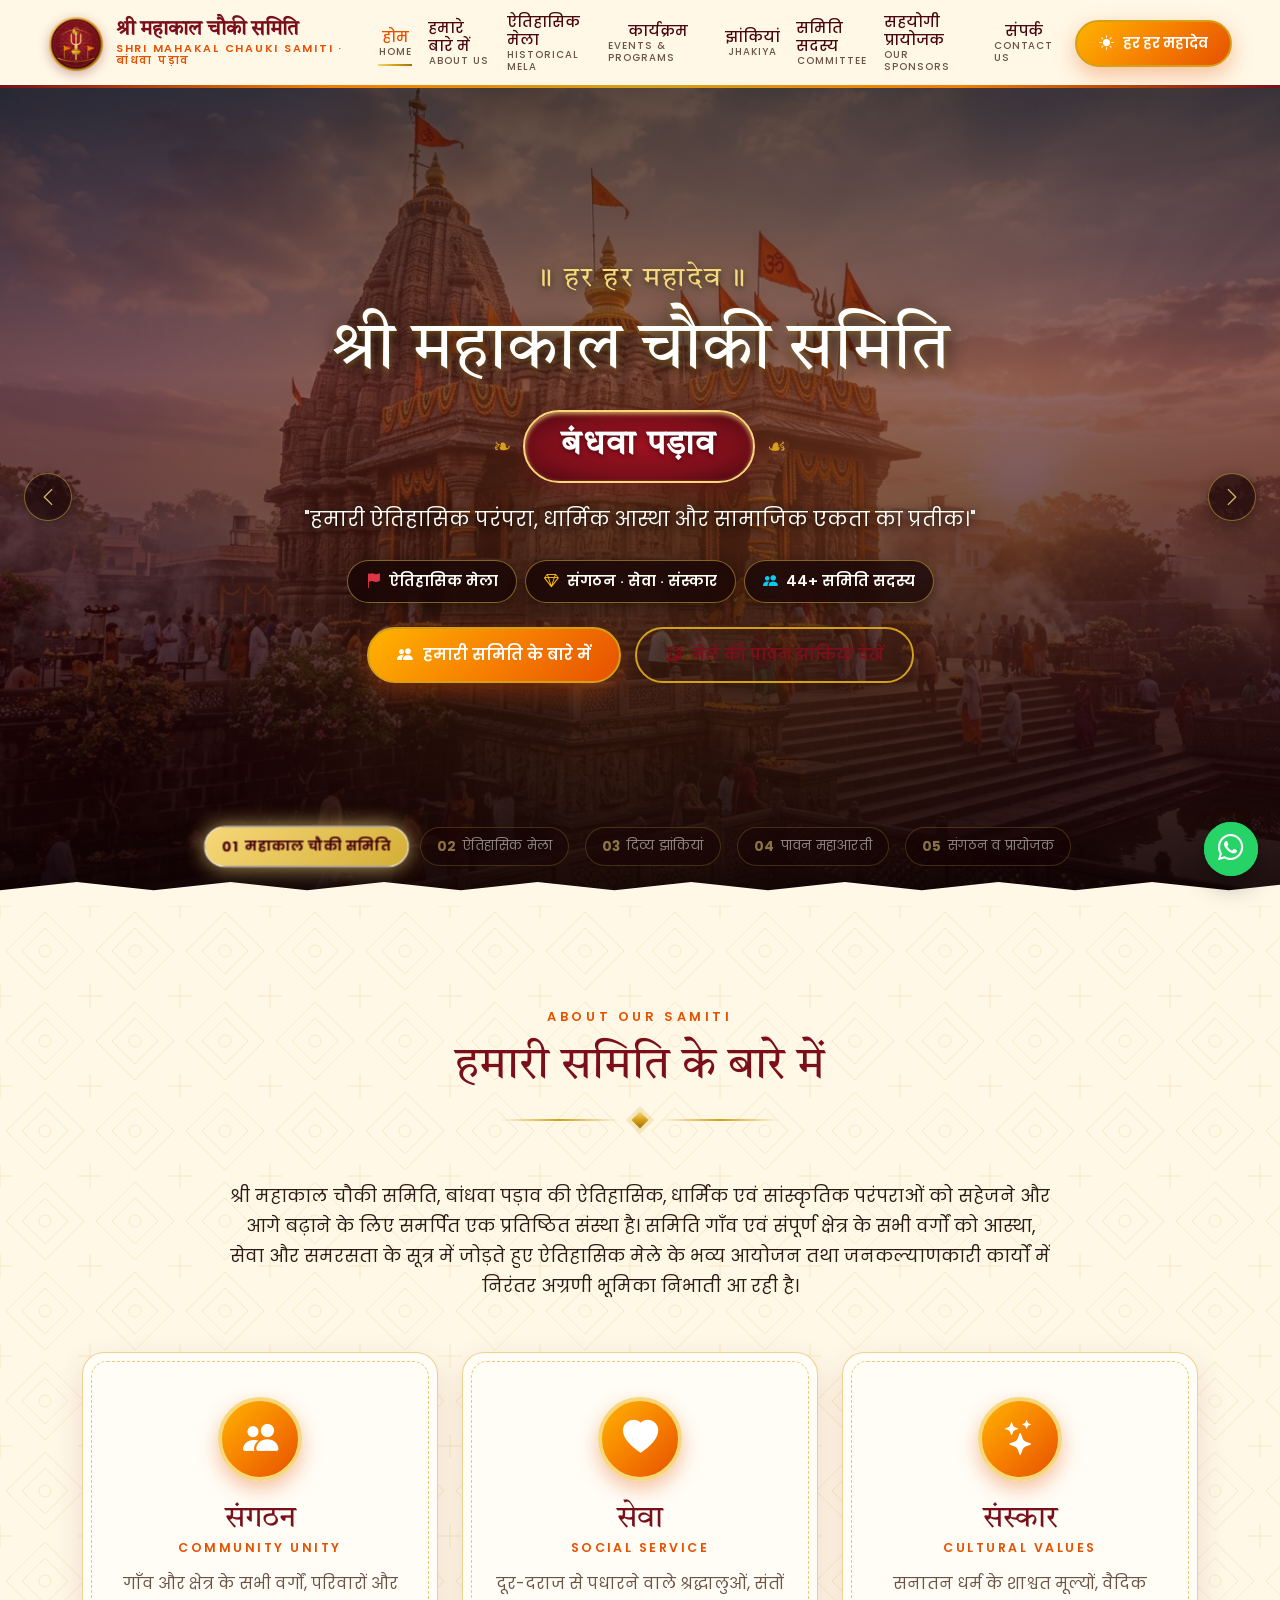
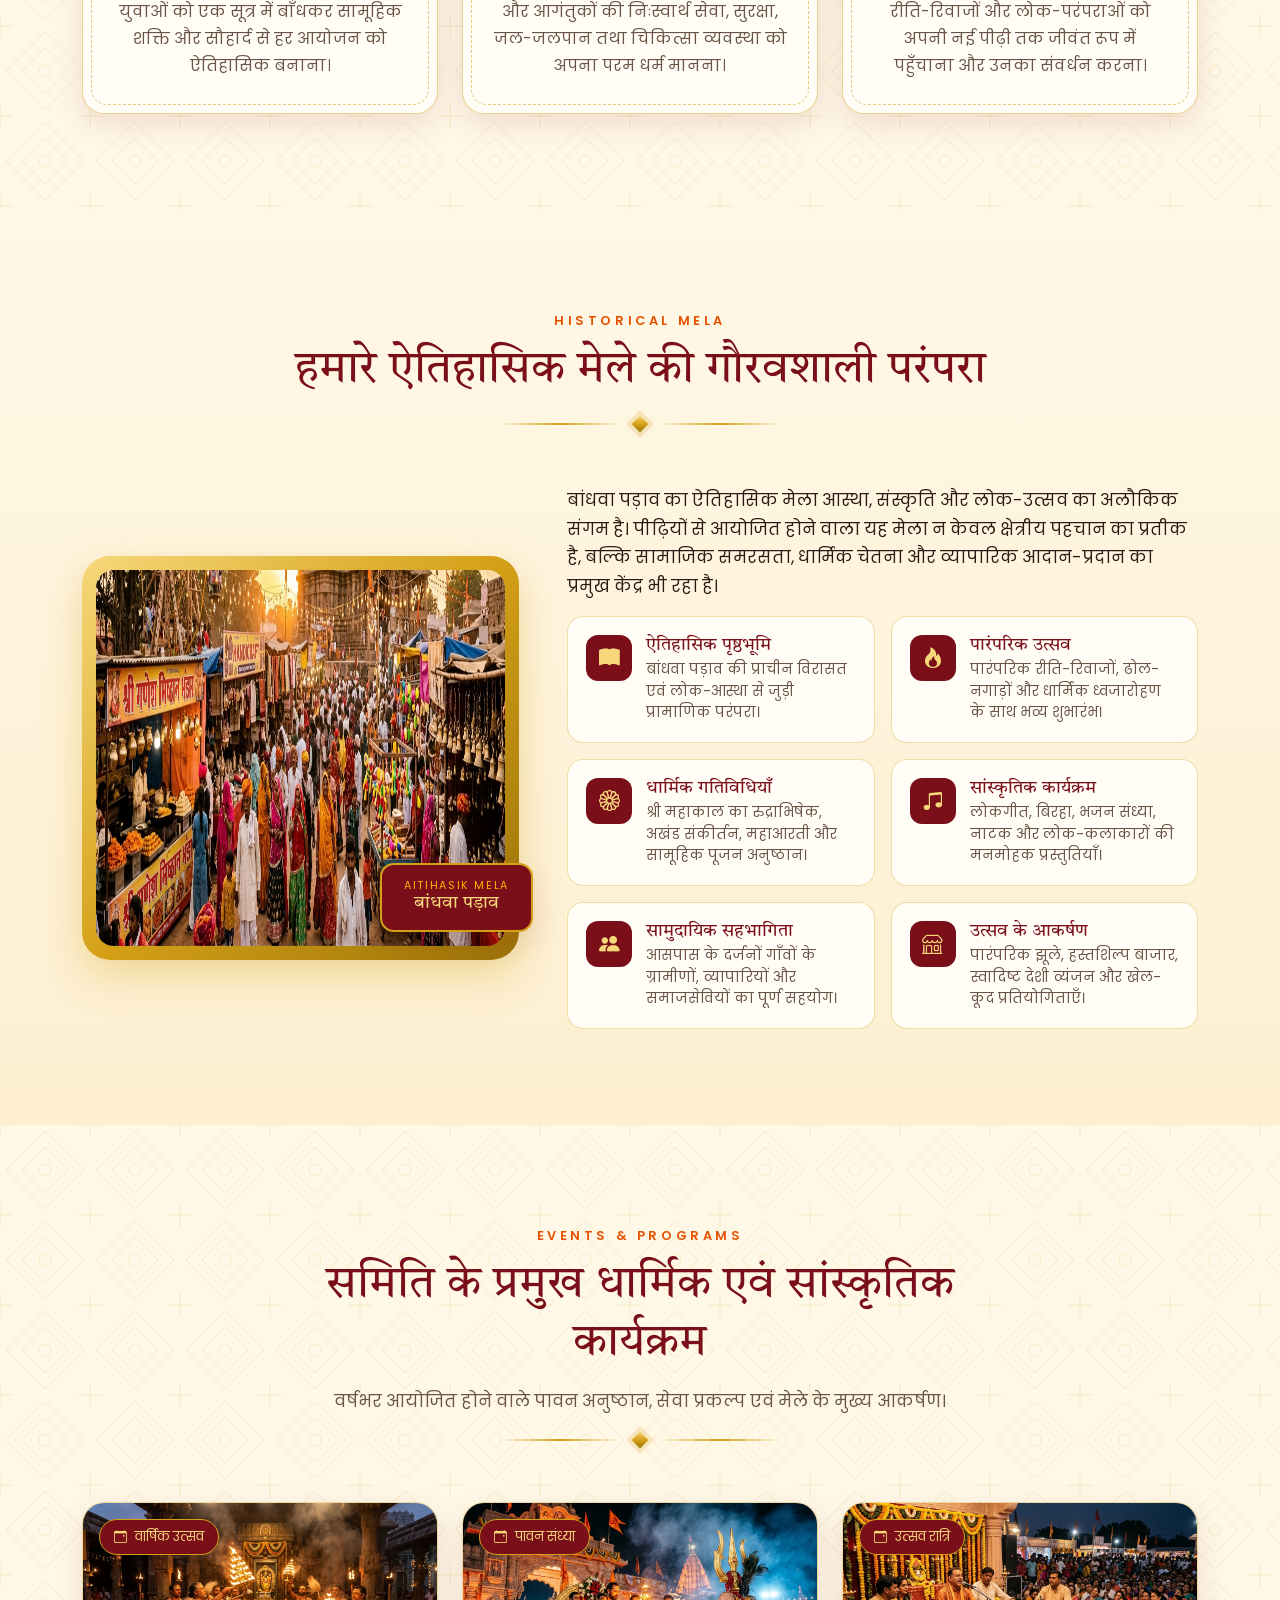
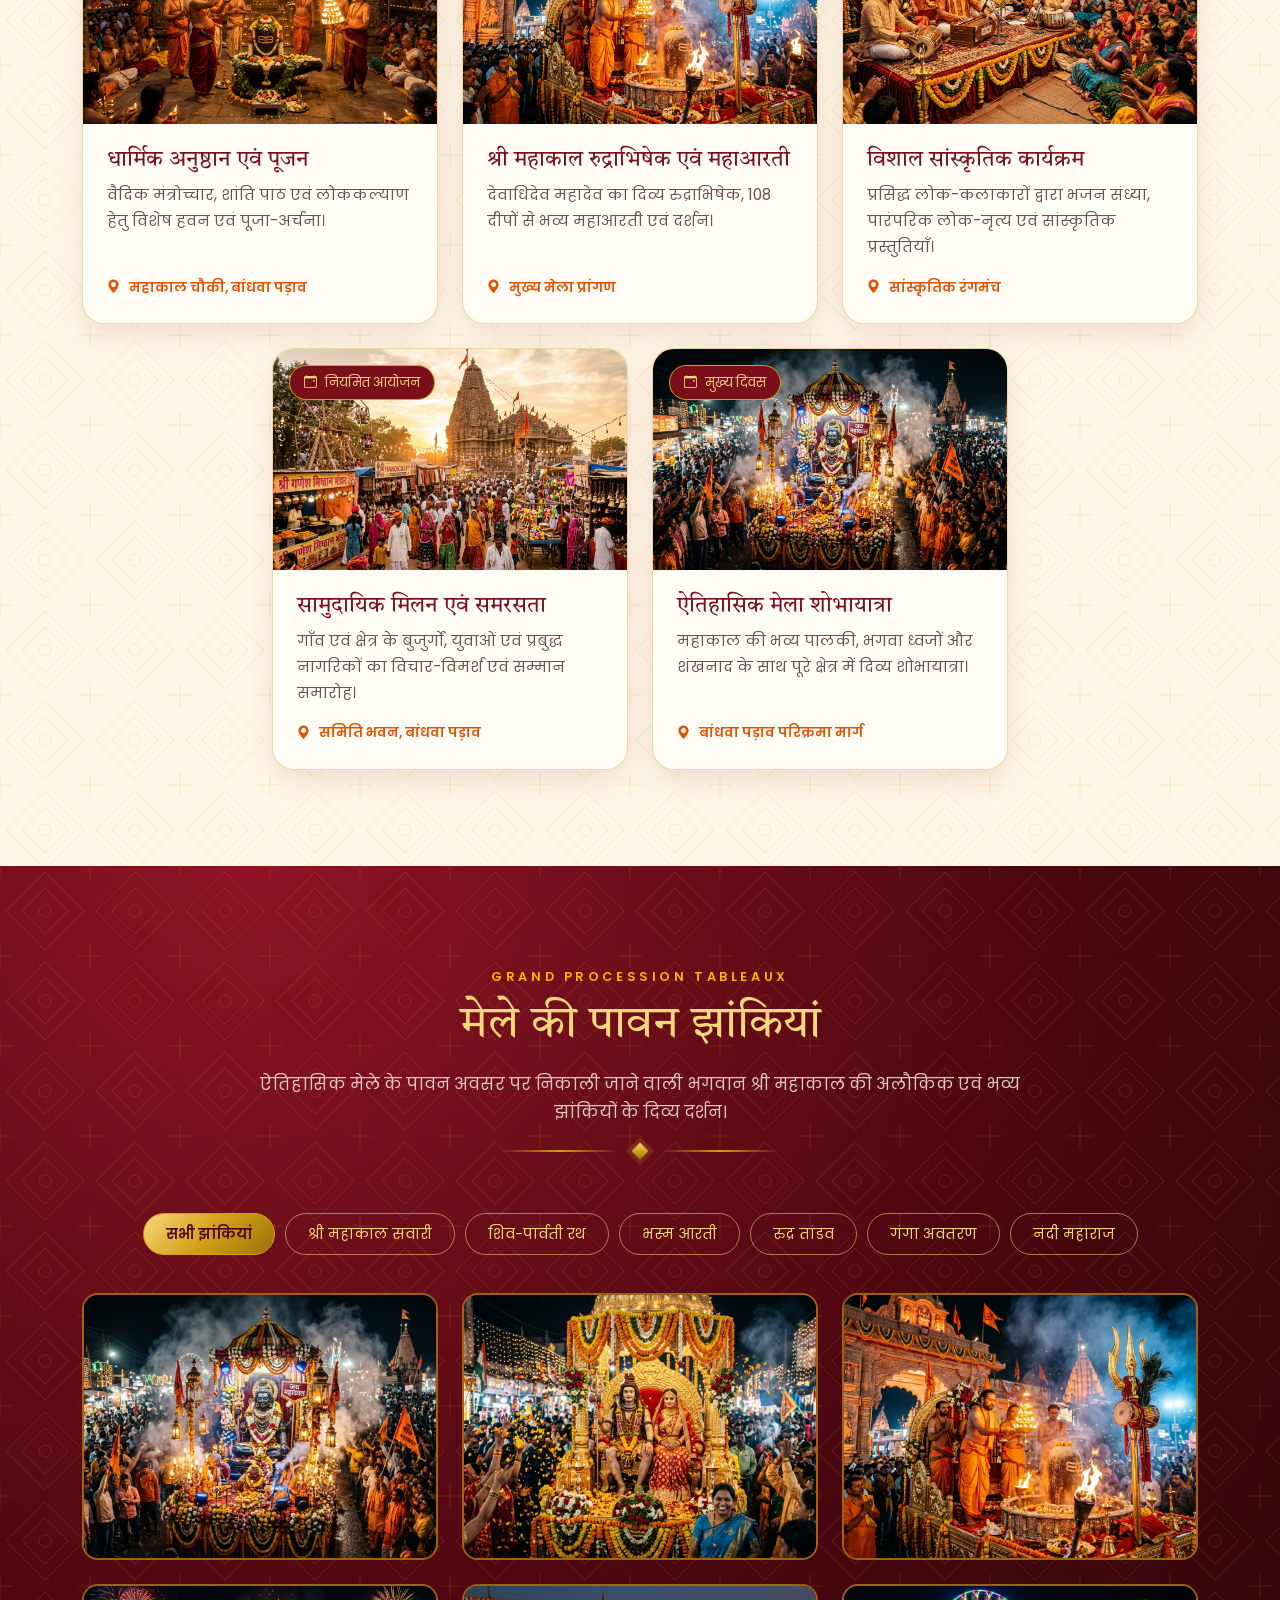
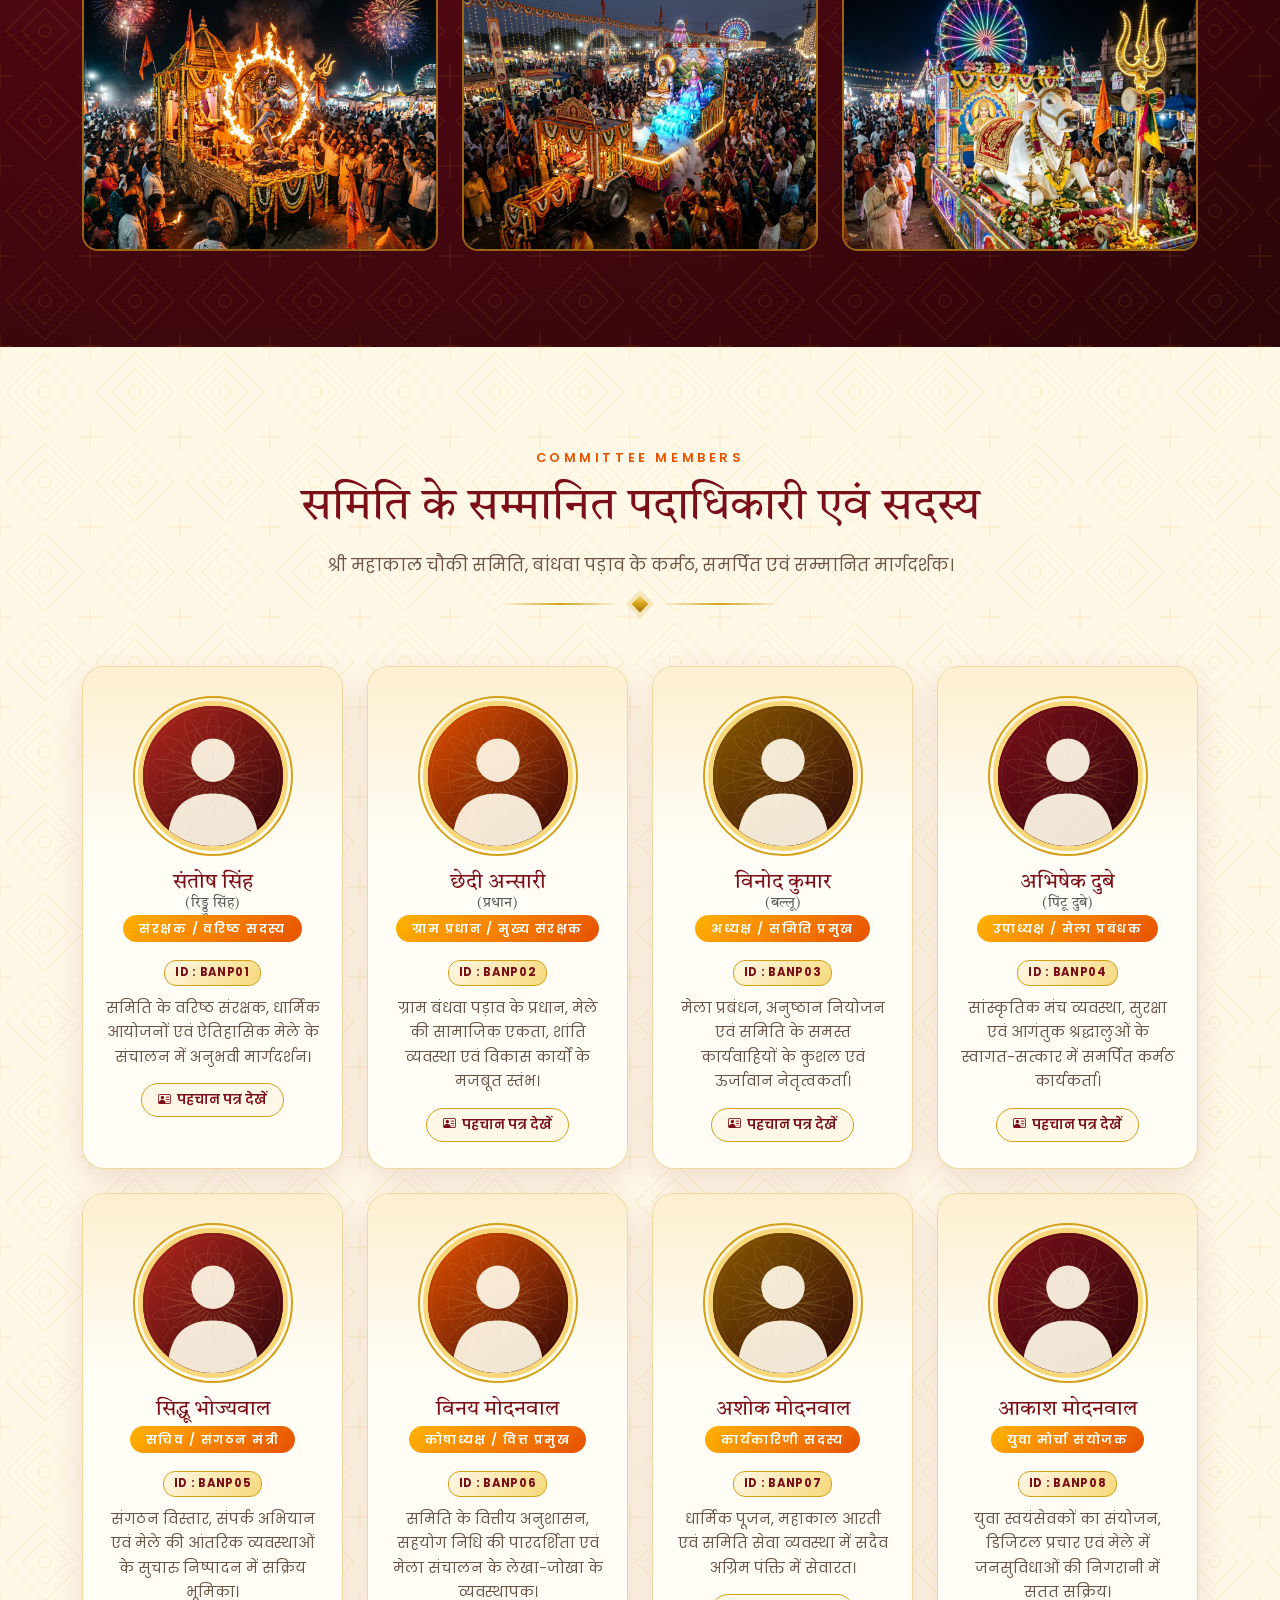
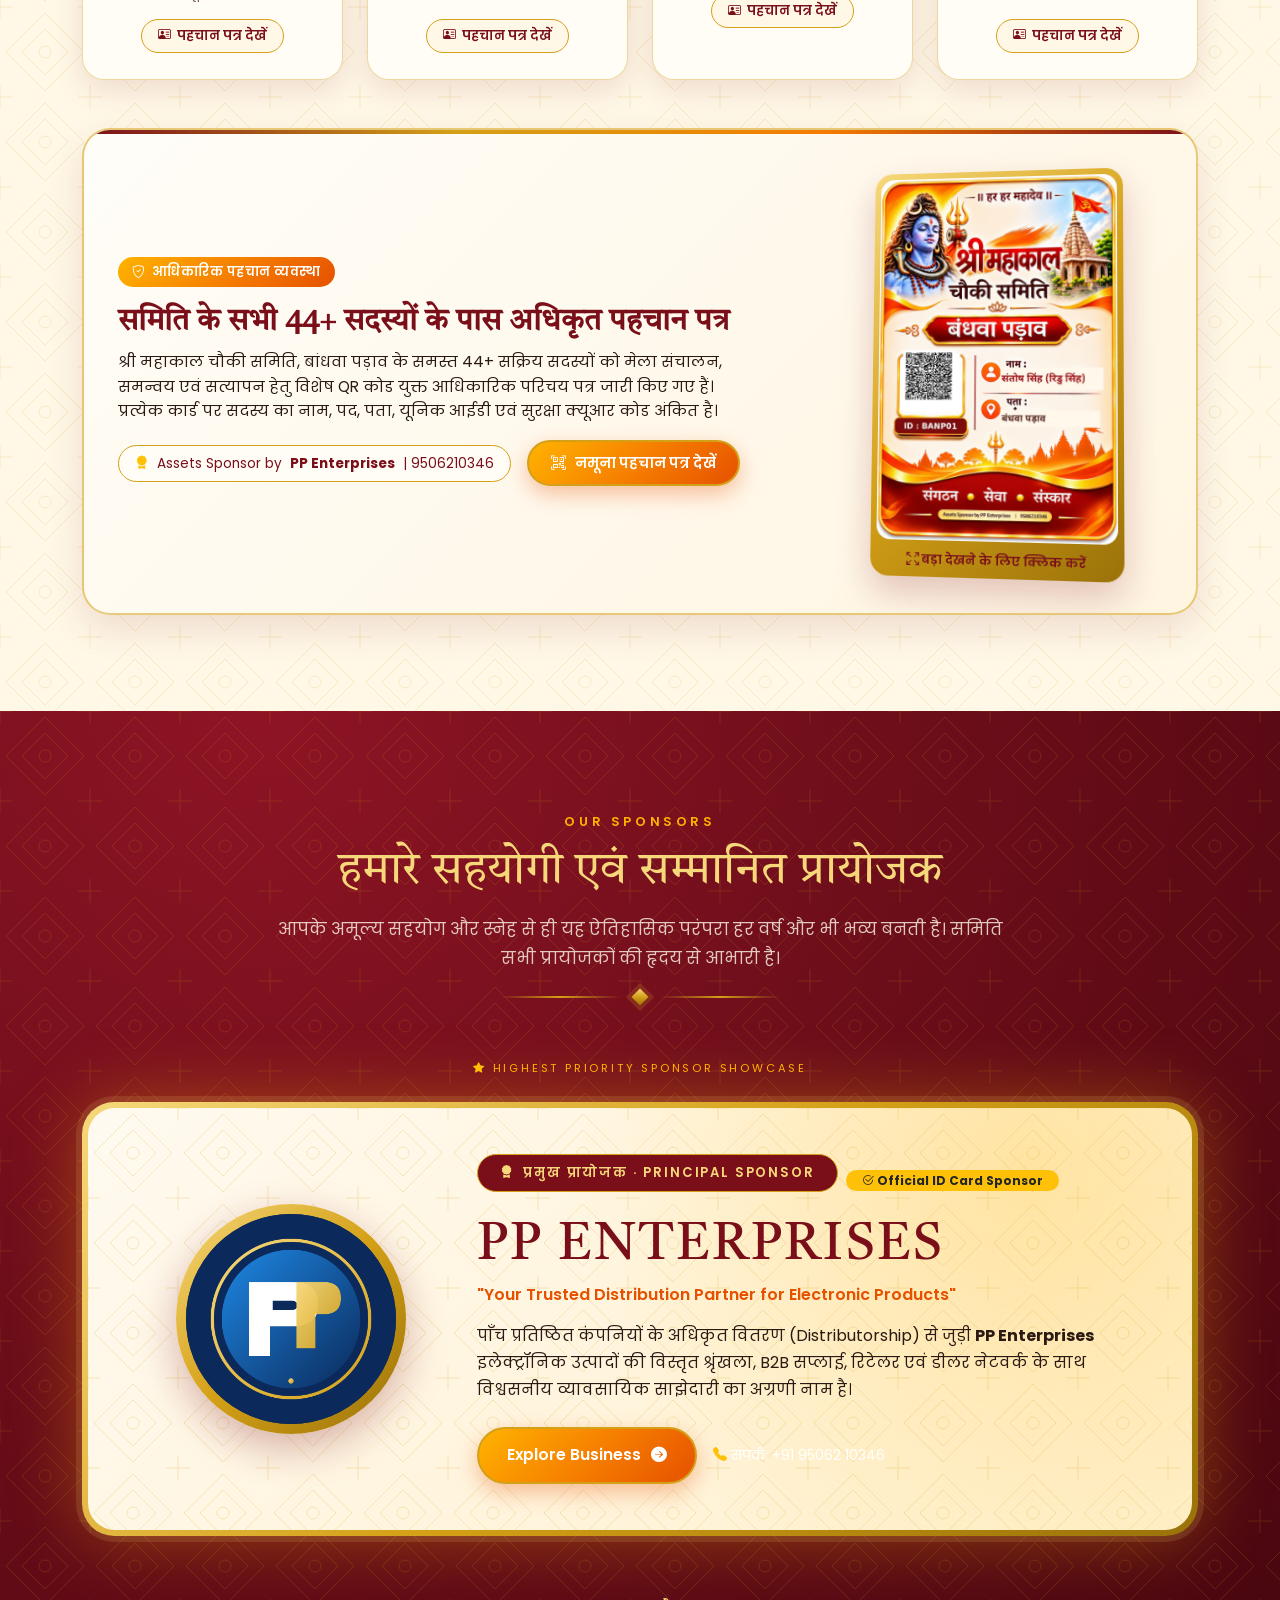
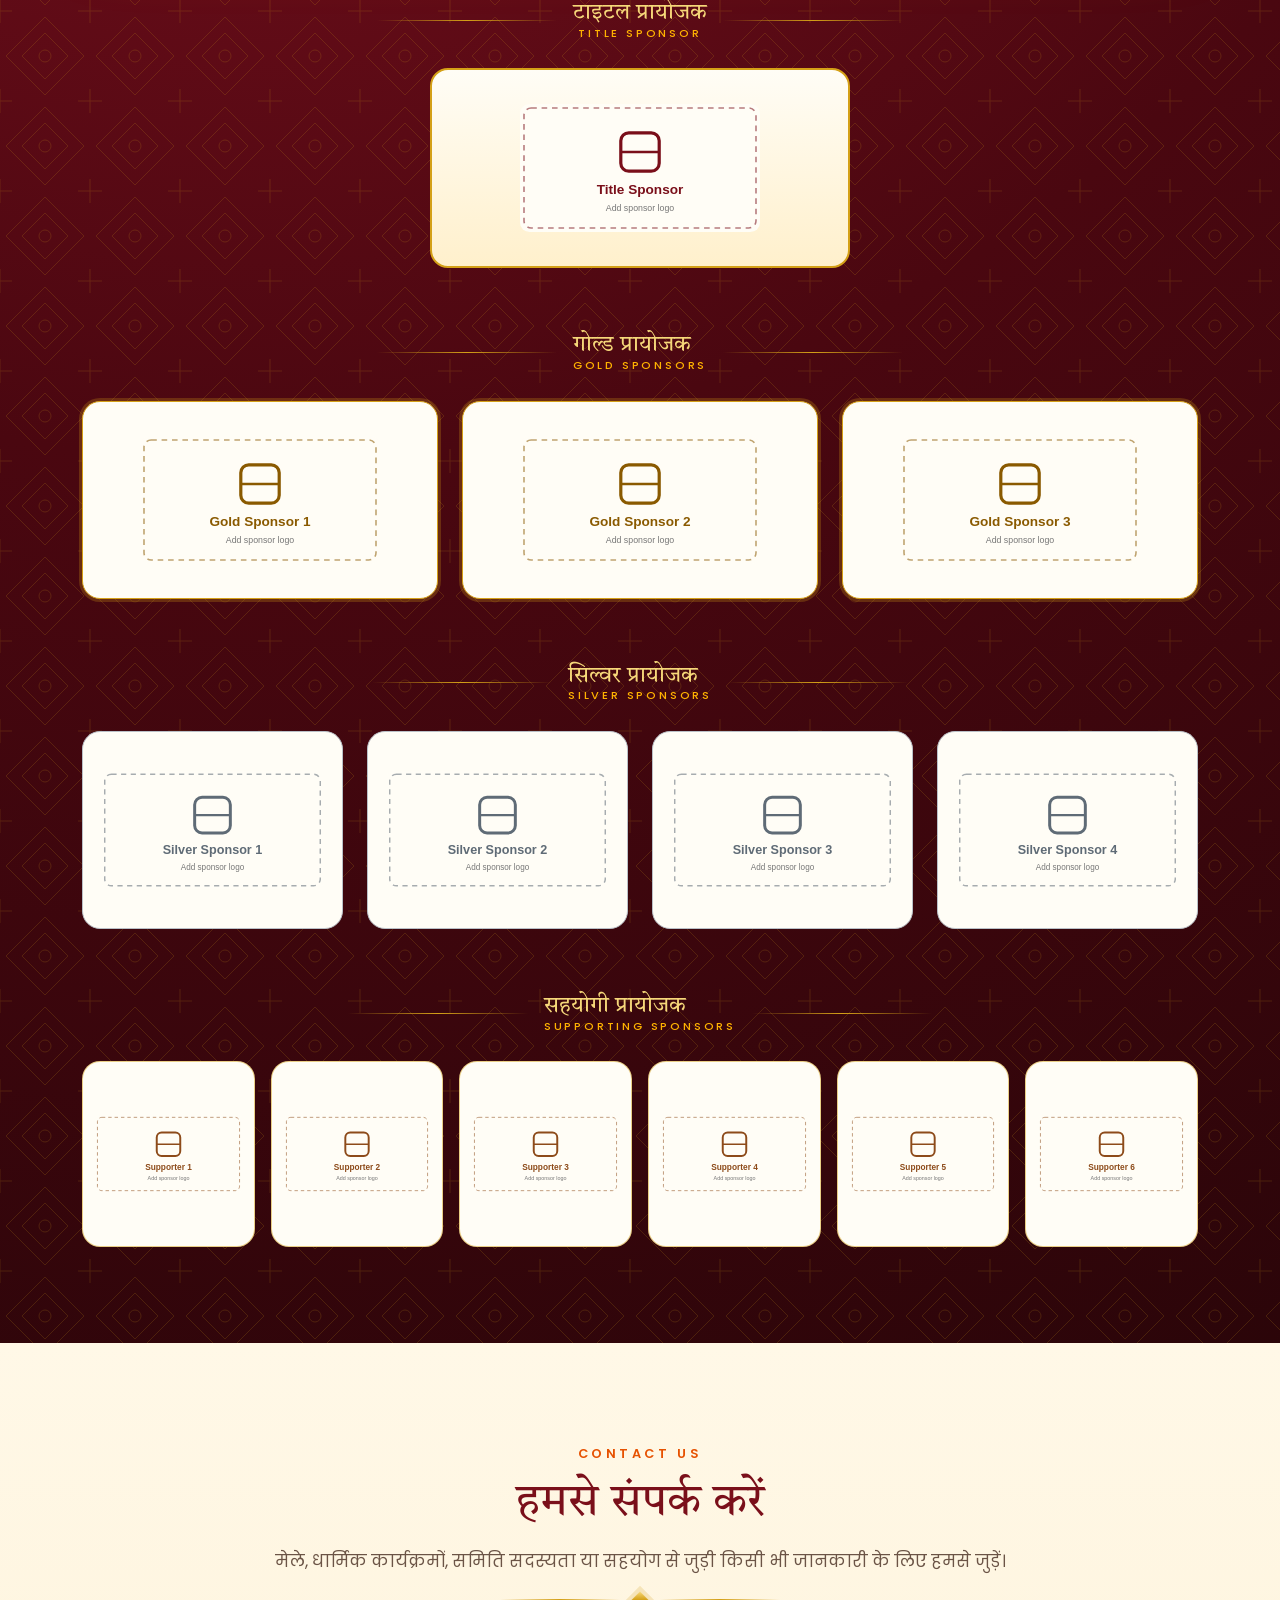
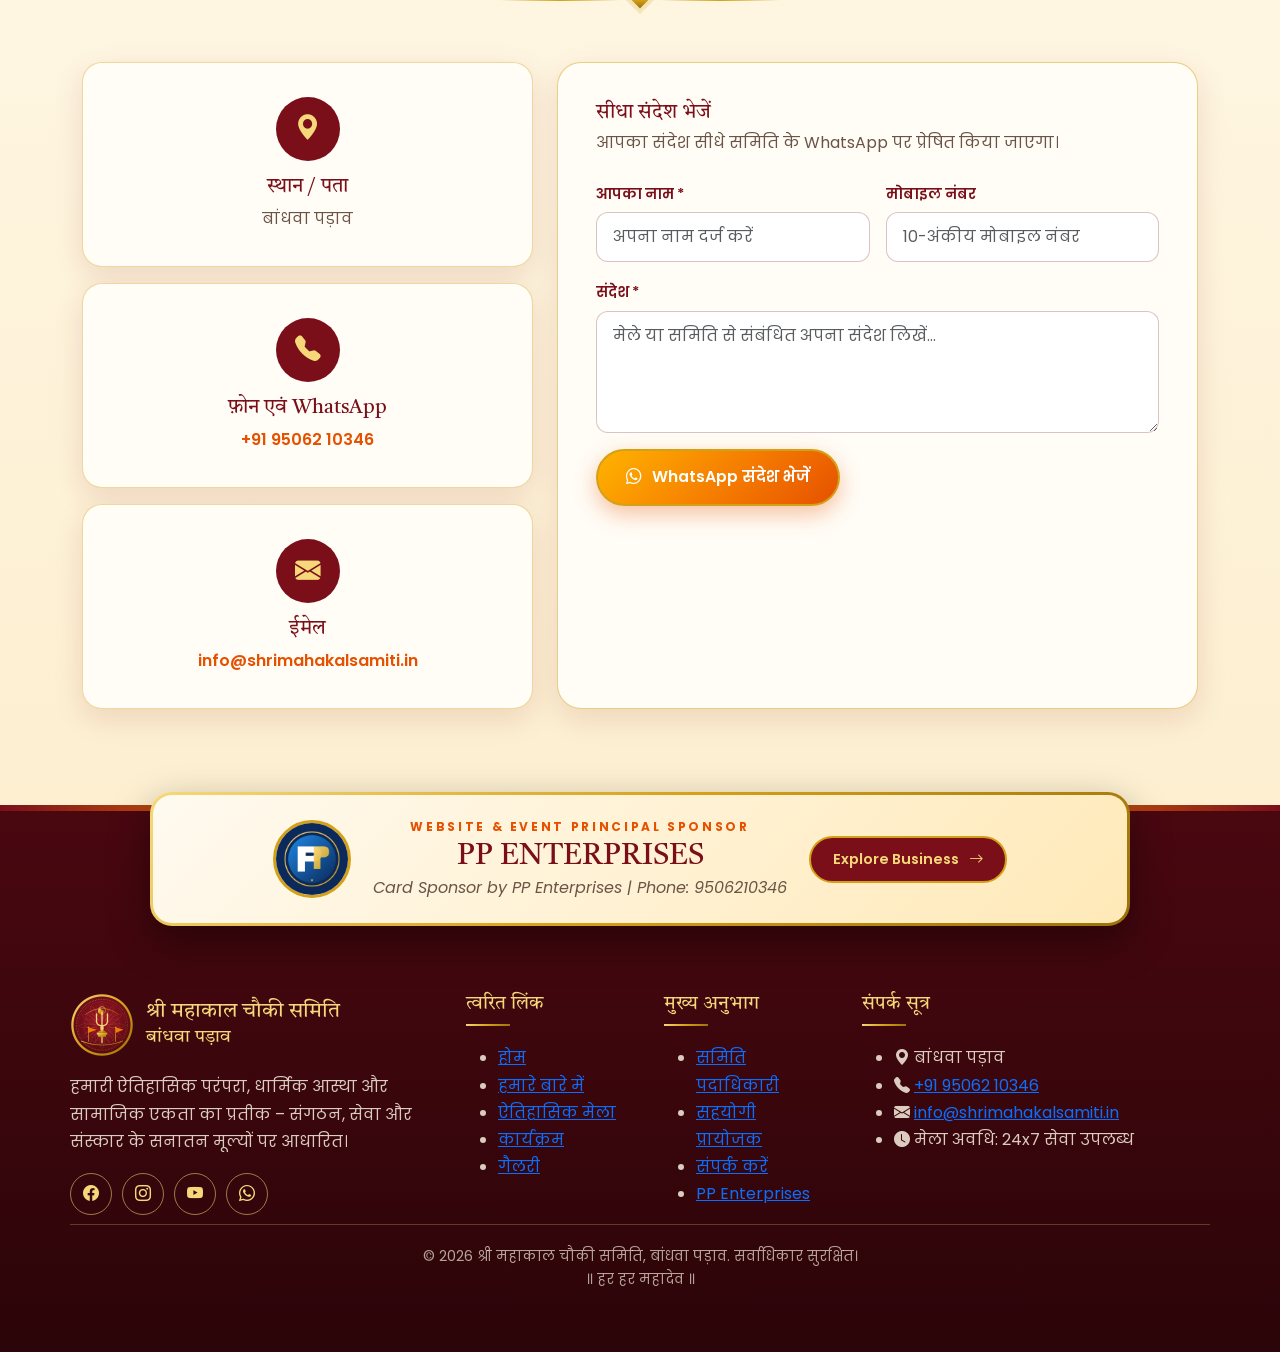
==== shri-mahakal-website/index.html @ ec93f0cd "first commit" ====
<!DOCTYPE html>
<html lang="hi">
<head>
  <meta charset="utf-8">
  <meta name="viewport" content="width=device-width, initial-scale=1">
  <title>श्री महाकाल चौकी समिति, बांधवा पड़ाव | Shri Mahakal Chauki Samiti – Official Website</title>
  <meta name="description" content="श्री महाकाल चौकी समिति, बांधवा पड़ाव की आधिकारिक वेबसाइट – ऐतिहासिक मेले की परंपरा, धार्मिक आस्था, सांस्कृतिक कार्यक्रम और सामाजिक एकता का प्रतीक। Official website of Shri Mahakal Chauki Samiti, Bandhwa Padav.">
  <meta name="keywords" content="श्री महाकाल चौकी समिति, बांधवा पड़ाव, ऐतिहासिक मेला, Shri Mahakal Chauki Samiti, Bandhwa Padav, Mahakal, village fair">
  <meta name="theme-color" content="#7a0f1a">
  <link rel="canonical" href="index.html">

  <!-- Social sharing -->
  <meta property="og:type" content="website">
  <meta property="og:site_name" content="श्री महाकाल चौकी समिति">
  <meta property="og:title" content="श्री महाकाल चौकी समिति, बांधवा पड़ाव">
  <meta property="og:description" content="हमारी ऐतिहासिक परंपरा, धार्मिक आस्था और सामाजिक एकता का प्रतीक।">
  <meta property="og:image" content="assets/images/hero-composite-art.png">
  <meta property="og:url" content="index.html">
  <meta property="og:locale" content="hi_IN">
  <meta name="twitter:card" content="summary_large_image">
  <meta name="twitter:title" content="श्री महाकाल चौकी समिति, बांधवा पड़ाव">
  <meta name="twitter:description" content="हमारी ऐतिहासिक परंपरा, धार्मिक आस्था और सामाजिक एकता का प्रतीक।">
  <meta name="twitter:image" content="assets/images/hero-composite-art.png">

  <link rel="icon" type="image/png" href="assets/images/favicon.png">
  <link rel="apple-touch-icon" href="assets/images/logo.png">

  <!-- Google Fonts: Devanagari & Premium Display Typography -->
  <link rel="preconnect" href="https://fonts.googleapis.com">
  <link rel="preconnect" href="https://fonts.gstatic.com" crossorigin>
  <link href="https://fonts.googleapis.com/css2?family=Noto+Sans+Devanagari:wght@400;500;600;700&family=Poppins:wght@400;500;600;700&family=Tiro+Devanagari+Hindi:ital@0;1&family=Playfair+Display:wght@600;700&display=swap" rel="stylesheet">
  <link href="https://cdn.jsdelivr.net/npm/bootstrap@5.3.3/dist/css/bootstrap.min.css" rel="stylesheet">
  <link href="https://cdn.jsdelivr.net/npm/bootstrap-icons@1.11.3/font/bootstrap-icons.min.css" rel="stylesheet">
  <link href="assets/css/style.css" rel="stylesheet">

  <script type="application/ld+json">
  {
    "@context": "https://schema.org",
    "@type": "Organization",
    "name": "Shri Mahakal Chauki Samiti",
    "alternateName": "श्री महाकाल चौकी समिति",
    "address": { "@type": "PostalAddress", "addressLocality": "Bandhwa Padav", "addressRegion": "Uttar Pradesh", "addressCountry": "IN" },
    "logo": "assets/images/logo.png"
  }
  </script>
</head>

<body class="site-body">
  <a class="skip-link" href="#main">Skip to main content</a>

  <!-- =====================================================================
       HEADER & NAVIGATION
       ===================================================================== -->
  <header class="site-header" id="siteHeader">
    <nav class="navbar navbar-expand-xl site-nav" aria-label="Main navigation">
      <div class="container-fluid px-3 px-xl-5">
        <a class="brand-link" href="#home" aria-label="Shri Mahakal Chauki Samiti – Home">
          <img class="brand-logo" src="assets/images/logo.png" alt="Shri Mahakal Chauki Samiti logo" width="56" height="56">
          <span class="brand-text">
            <span class="brand-name">श्री महाकाल चौकी समिति</span>
            <span class="brand-sub">Shri Mahakal Chauki Samiti · बांधवा पड़ाव</span>
          </span>
        </a>

        <button class="nav-toggler d-xl-none" type="button" data-bs-toggle="collapse" data-bs-target="#mainMenu" aria-controls="mainMenu" aria-expanded="false" aria-label="Toggle navigation">
          <i class="bi bi-list"></i>
        </button>

        <div class="collapse navbar-collapse justify-content-end" id="mainMenu">
          <ul class="navbar-nav align-items-xl-center">
            <li class="nav-item"><a class="nav-link is-active" href="#home"><span class="nav-hi">होम</span><span class="nav-en">Home</span></a></li>
            <li class="nav-item"><a class="nav-link" href="#about"><span class="nav-hi">हमारे बारे में</span><span class="nav-en">About Us</span></a></li>
            <li class="nav-item"><a class="nav-link" href="#mela"><span class="nav-hi">ऐतिहासिक मेला</span><span class="nav-en">Historical Mela</span></a></li>
            <li class="nav-item"><a class="nav-link" href="#events"><span class="nav-hi">कार्यक्रम</span><span class="nav-en">Events &amp; Programs</span></a></li>
            <li class="nav-item"><a class="nav-link" href="#gallery"><span class="nav-hi">झांकियां</span><span class="nav-en">Jhakiya</span></a></li>
            <li class="nav-item"><a class="nav-link" href="#committee"><span class="nav-hi">समिति सदस्य</span><span class="nav-en">Committee</span></a></li>
            <li class="nav-item"><a class="nav-link" href="#sponsors"><span class="nav-hi">सहयोगी प्रायोजक</span><span class="nav-en">Our Sponsors</span></a></li>
            <li class="nav-item"><a class="nav-link" href="#contact"><span class="nav-hi">संपर्क</span><span class="nav-en">Contact Us</span></a></li>
            <li class="nav-item"><a class="btn-mahadev btn-small nav-cta" href="#home"><i class="bi bi-brightness-high-fill"></i> हर हर महादेव</a></li>
          </ul>
        </div>
      </div>
    </nav>
  </header>

  <main id="main">

    <!-- =====================================================================
         HERO SECTION: DYNAMIC SLIDING BANNER (4-5 BANNERS WITH FOREGROUND TEXT)
         ===================================================================== -->
    <section class="hero-slider-section" id="home" aria-labelledby="heroTitle">
      <div id="heroCarousel" class="carousel slide carousel-fade" data-bs-ride="carousel" data-bs-interval="5500" data-bs-pause="hover">
        
        <!-- Indicators (Numbered Navigation Pills) -->
        <div class="carousel-indicators hero-indicators">
          <button type="button" data-bs-target="#heroCarousel" data-bs-slide-to="0" class="active" aria-current="true" aria-label="बैनर 1: महाकाल चौकी समिति">
            <span class="indicator-num">01</span>
            <span class="indicator-label">महाकाल चौकी समिति</span>
          </button>
          <button type="button" data-bs-target="#heroCarousel" data-bs-slide-to="1" aria-label="बैनर 2: ऐतिहासिक मेला">
            <span class="indicator-num">02</span>
            <span class="indicator-label">ऐतिहासिक मेला</span>
          </button>
          <button type="button" data-bs-target="#heroCarousel" data-bs-slide-to="2" aria-label="बैनर 3: पावन झांकियां">
            <span class="indicator-num">03</span>
            <span class="indicator-label">दिव्य झांकियां</span>
          </button>
          <button type="button" data-bs-target="#heroCarousel" data-bs-slide-to="3" aria-label="बैनर 4: महाआरती व अनुष्ठान">
            <span class="indicator-num">04</span>
            <span class="indicator-label">पावन महाआरती</span>
          </button>
          <button type="button" data-bs-target="#heroCarousel" data-bs-slide-to="4" aria-label="बैनर 5: संगठन व मुख्य प्रायोजक">
            <span class="indicator-num">05</span>
            <span class="indicator-label">संगठन व प्रायोजक</span>
          </button>
        </div>

        <div class="carousel-inner">

          <!-- SLIDE 1: Shri Mahakal Chauki Samiti - Bandhwa Padav -->
          <div class="carousel-item active">
            <div class="hero-slide-bg">
              <img src="assets/images/banners/banner-1.jpg" alt="श्री महाकाल चौकी समिति, बांधवा पड़ाव" class="hero-bg-img" loading="eager">
              <div class="hero-slide-overlay"></div>
            </div>
            <div class="container hero-slide-container">
              <div class="hero-slide-content text-center">
                <span class="hero-mantra">॥ हर हर महादेव ॥</span>
                <h1 class="hero-title" id="heroTitle">श्री महाकाल चौकी समिति</h1>
                <div class="hero-cartouche-wrap">
                  <span class="cartouche-flourish" aria-hidden="true">❧</span>
                  <span class="hero-cartouche">बंधवा पड़ाव</span>
                  <span class="cartouche-flourish" aria-hidden="true">☙</span>
                </div>
                <p class="hero-text mx-auto">
                  "हमारी ऐतिहासिक परंपरा, धार्मिक आस्था और सामाजिक एकता का प्रतीक।"
                </p>
                <div class="d-flex flex-wrap justify-content-center gap-2 mb-4">
                  <span class="hero-pill-badge"><i class="bi bi-flag-fill text-danger"></i> ऐतिहासिक मेला</span>
                  <span class="hero-pill-badge"><i class="bi bi-gem text-warning"></i> संगठन · सेवा · संस्कार</span>
                  <span class="hero-pill-badge"><i class="bi bi-people-fill text-info"></i> 44+ समिति सदस्य</span>
                </div>
                <div class="hero-actions justify-content-center">
                  <a class="btn-mahadev" href="#about"><i class="bi bi-people-fill"></i> हमारी समिति के बारे में</a>
                  <a class="btn-gold-outline" href="#gallery"><i class="bi bi-images"></i> मेले की पावन झांकियां देखें</a>
                </div>
              </div>
            </div>
          </div>

          <!-- SLIDE 2: Historical Village Fair / Aitihasik Mela -->
          <div class="carousel-item">
            <div class="hero-slide-bg">
              <img src="assets/images/banners/banner-2.jpg" alt="बांधवा पड़ाव का ऐतिहासिक मेला" class="hero-bg-img" loading="lazy">
              <div class="hero-slide-overlay"></div>
            </div>
            <div class="container hero-slide-container">
              <div class="hero-slide-content text-center">
                <span class="hero-mantra">॥ जय श्री महाकाल ॥</span>
                <h2 class="hero-title">बांधवा पड़ाव का ऐतिहासिक मेला</h2>
                <div class="hero-cartouche-wrap">
                  <span class="cartouche-flourish" aria-hidden="true">❧</span>
                  <span class="hero-cartouche">गौरवशाली परंपरा</span>
                  <span class="cartouche-flourish" aria-hidden="true">☙</span>
                </div>
                <p class="hero-text mx-auto">
                  "दशकों पुरानी सांस्कृतिक धरोहर, धार्मिक उल्लास एवं संपूर्ण ग्रामीण क्षेत्र की समरसता का विराट संगम।"
                </p>
                <div class="d-flex flex-wrap justify-content-center gap-2 mb-4">
                  <span class="hero-pill-badge"><i class="bi bi-sun-fill text-warning"></i> प्राचीन ग्रामीण मेला</span>
                  <span class="hero-pill-badge"><i class="bi bi-stars text-warning"></i> पारंपरिक सांस्कृतिक उत्सव</span>
                  <span class="hero-pill-badge"><i class="bi bi-geo-alt-fill text-danger"></i> बांधवा पड़ाव तीर्थ प्रांगण</span>
                </div>
                <div class="hero-actions justify-content-center">
                  <a class="btn-mahadev" href="#mela"><i class="bi bi-journal-text"></i> मेले का इतिहास पढ़ें</a>
                  <a class="btn-gold-outline" href="#events"><i class="bi bi-calendar-check-fill"></i> मुख्य कार्यक्रम देखें</a>
                </div>
              </div>
            </div>
          </div>

          <!-- SLIDE 3: Grand Shobha Yatra & Divine Jhankis -->
          <div class="carousel-item">
            <div class="hero-slide-bg">
              <img src="assets/images/banners/banner-3.jpg" alt="भव्य शोभायात्रा एवं पावन झांकियां" class="hero-bg-img" loading="lazy">
              <div class="hero-slide-overlay"></div>
            </div>
            <div class="container hero-slide-container">
              <div class="hero-slide-content text-center">
                <span class="hero-mantra">॥ ॐ नमः शिवाय ॥</span>
                <h2 class="hero-title">अलौकिक शोभायात्रा एवं झांकियां</h2>
                <div class="hero-cartouche-wrap">
                  <span class="cartouche-flourish" aria-hidden="true">❧</span>
                  <span class="hero-cartouche">दिव्य दर्शन</span>
                  <span class="cartouche-flourish" aria-hidden="true">☙</span>
                </div>
                <p class="hero-text mx-auto">
                  "ऐतिहासिक मेले के पावन अवसर पर भगवान श्री महाकाल की भव्य सवारी व 6 दिव्य झांकियों के अलौकिक दर्शन।"
                </p>
                <div class="d-flex flex-wrap justify-content-center gap-2 mb-4">
                  <span class="hero-pill-badge"><i class="bi bi-shield-fill-check text-warning"></i> श्री महाकाल पालकी सवारी</span>
                  <span class="hero-pill-badge"><i class="bi bi-fire text-danger"></i> रुद्र तांडव व भस्म आरती</span>
                  <span class="hero-pill-badge"><i class="bi bi-magic text-info"></i> 6 विशेष जीवंत झांकियां</span>
                </div>
                <div class="hero-actions justify-content-center">
                  <a class="btn-mahadev" href="#gallery"><i class="bi bi-images"></i> सभी झांकियों के दर्शन करें</a>
                  <a class="btn-gold-outline" href="#events"><i class="bi bi-compass-fill"></i> शोभायात्रा विवरण</a>
                </div>
              </div>
            </div>
          </div>

          <!-- SLIDE 4: Maha Aarti & Religious Rituals -->
          <div class="carousel-item">
            <div class="hero-slide-bg">
              <img src="assets/images/banners/banner-4.jpg" alt="पावन महाआरती एवं रुद्राभिषेक" class="hero-bg-img" loading="lazy">
              <div class="hero-slide-overlay"></div>
            </div>
            <div class="container hero-slide-container">
              <div class="hero-slide-content text-center">
                <span class="hero-mantra">॥ कर्पूरगौरं करुणावतारम् ॥</span>
                <h2 class="hero-title">पावन महाआरती एवं रुद्राभिषेक</h2>
                <div class="hero-cartouche-wrap">
                  <span class="cartouche-flourish" aria-hidden="true">❧</span>
                  <span class="hero-cartouche">108 दीप महाआरती</span>
                  <span class="cartouche-flourish" aria-hidden="true">☙</span>
                </div>
                <p class="hero-text mx-auto">
                  "वैदिक मंत्रोच्चार, शंखनाद, डमरू की ध्वनि और 108 अखंड दीपों की ज्योति से पावन होता बांधवा पड़ाव धाम।"
                </p>
                <div class="d-flex flex-wrap justify-content-center gap-2 mb-4">
                  <span class="hero-pill-badge"><i class="bi bi-brightness-high-fill text-warning"></i> 108 दीप महाआरती</span>
                  <span class="hero-pill-badge"><i class="bi bi-droplet-fill text-info"></i> पवित्र रुद्राभिषेक</span>
                  <span class="hero-pill-badge"><i class="bi bi-bell-fill text-warning"></i> अखंड भजन संध्या</span>
                </div>
                <div class="hero-actions justify-content-center">
                  <a class="btn-mahadev" href="#events"><i class="bi bi-calendar-event"></i> धार्मिक कार्यक्रम देखें</a>
                  <a class="btn-gold-outline" href="#contact"><i class="bi bi-telephone-fill"></i> समिति से संपर्क करें</a>
                </div>
              </div>
            </div>
          </div>

          <!-- SLIDE 5: Organization, Values & PP Enterprises Sponsor -->
          <div class="carousel-item">
            <div class="hero-slide-bg">
              <img src="assets/images/banners/banner-5.jpg" alt="संगठन सेवा संस्कार एवं मुख्य प्रायोजक" class="hero-bg-img" loading="lazy">
              <div class="hero-slide-overlay"></div>
            </div>
            <div class="container hero-slide-container">
              <div class="hero-slide-content text-center">
                <span class="hero-mantra">॥ संगठन ● सेवा ● संस्कार ॥</span>
                <h2 class="hero-title">श्री महाकाल चौकी समिति परिवार</h2>
                <div class="hero-cartouche-wrap">
                  <span class="cartouche-flourish" aria-hidden="true">❧</span>
                  <span class="hero-cartouche">Principal Sponsor: PP Enterprises</span>
                  <span class="cartouche-flourish" aria-hidden="true">☙</span>
                </div>
                <p class="hero-text mx-auto">
                  "समर्पित 44+ सदस्यों की एकजुट शक्ति एवं मुख्य सहयोगी पी. पी. एंटरप्राइजेज (PP Enterprises | 9506210346) का पावन सहयोग।"
                </p>
                <div class="d-flex flex-wrap justify-content-center gap-2 mb-4">
                  <span class="hero-pill-badge"><i class="bi bi-award-fill text-warning"></i> मुख्य प्रायोजक: PP Enterprises</span>
                  <span class="hero-pill-badge"><i class="bi bi-people-fill text-primary"></i> 44+ समिति सदस्य</span>
                  <span class="hero-pill-badge"><i class="bi bi-telephone-fill text-success"></i> 9506210346</span>
                </div>
                <div class="hero-actions justify-content-center">
                  <a class="btn-mahadev" href="pp-enterprises.html"><i class="bi bi-briefcase-fill"></i> PP Enterprises एक्सप्लोर करें</a>
                  <a class="btn-gold-outline" href="#committee"><i class="bi bi-person-lines-fill"></i> समिति सदस्यों की सूची</a>
                </div>
              </div>
            </div>
          </div>

        </div>

        <!-- Carousel Prev / Next Controls -->
        <button class="carousel-control-prev hero-carousel-btn" type="button" data-bs-target="#heroCarousel" data-bs-slide="prev" aria-label="पिछला बैनर">
          <span class="hero-nav-circle" aria-hidden="true"><i class="bi bi-chevron-left"></i></span>
          <span class="visually-hidden">Previous</span>
        </button>
        <button class="carousel-control-next hero-carousel-btn" type="button" data-bs-target="#heroCarousel" data-bs-slide="next" aria-label="अगला बैनर">
          <span class="hero-nav-circle" aria-hidden="true"><i class="bi bi-chevron-right"></i></span>
          <span class="visually-hidden">Next</span>
        </button>

      </div>
      <div class="hero-wave" aria-hidden="true"></div>
    </section>

    <!-- =====================================================================
         ABOUT OUR SAMITI
         ===================================================================== -->
    <section class="section-pad bg-cream section-pattern" id="about" aria-labelledby="aboutTitle">
      <div class="container">
        <div class="section-head reveal">
          <span class="section-eyebrow">About Our Samiti</span>
          <h2 class="section-title" id="aboutTitle">हमारी समिति के बारे में</h2>
          <div class="gold-divider"><span class="gold-divider-icon"></span></div>
        </div>

        <p class="about-intro reveal">
          श्री महाकाल चौकी समिति, बांधवा पड़ाव की ऐतिहासिक, धार्मिक एवं सांस्कृतिक परंपराओं को सहेजने और आगे बढ़ाने के लिए समर्पित एक प्रतिष्ठित संस्था है। समिति गाँव एवं संपूर्ण क्षेत्र के सभी वर्गों को आस्था, सेवा और समरसता के सूत्र में जोड़ते हुए ऐतिहासिक मेले के भव्य आयोजन तथा जनकल्याणकारी कार्यों में निरंतर अग्रणी भूमिका निभाती आ रही है।
        </p>

        <!-- Three Core Values from the Official ID Card: संगठन · सेवा · संस्कार -->
        <div class="row g-4 justify-content-center">
          <div class="col-md-4 reveal">
            <article class="value-card">
              <div class="value-icon"><i class="bi bi-people-fill"></i></div>
              <h3 class="value-title">संगठन</h3>
              <span class="value-sub">Community Unity</span>
              <p class="value-text">गाँव और क्षेत्र के सभी वर्गों, परिवारों और युवाओं को एक सूत्र में बाँधकर सामूहिक शक्ति और सौहार्द से हर आयोजन को ऐतिहासिक बनाना।</p>
            </article>
          </div>
          <div class="col-md-4 reveal reveal-delay-1">
            <article class="value-card">
              <div class="value-icon"><i class="bi bi-heart-fill"></i></div>
              <h3 class="value-title">सेवा</h3>
              <span class="value-sub">Social Service</span>
              <p class="value-text">दूर-दराज से पधारने वाले श्रद्धालुओं, संतों और आगंतुकों की निःस्वार्थ सेवा, सुरक्षा, जल-जलपान तथा चिकित्सा व्यवस्था को अपना परम धर्म मानना।</p>
            </article>
          </div>
          <div class="col-md-4 reveal reveal-delay-2">
            <article class="value-card">
              <div class="value-icon"><i class="bi bi-stars"></i></div>
              <h3 class="value-title">संस्कार</h3>
              <span class="value-sub">Cultural Values</span>
              <p class="value-text">सनातन धर्म के शाश्वत मूल्यों, वैदिक रीति-रिवाजों और लोक-परंपराओं को अपनी नई पीढ़ी तक जीवंत रूप में पहुँचाना और उनका संवर्धन करना।</p>
            </article>
          </div>
        </div>
      </div>
    </section>

    <!-- =====================================================================
         HISTORICAL MELA
         ===================================================================== -->
    <section class="section-pad bg-warm" id="mela" aria-labelledby="melaTitle">
      <div class="container">
        <div class="section-head reveal">
          <span class="section-eyebrow">Historical Mela</span>
          <h2 class="section-title" id="melaTitle">हमारे ऐतिहासिक मेले की गौरवशाली परंपरा</h2>
          <div class="gold-divider"><span class="gold-divider-icon"></span></div>
        </div>

        <div class="row align-items-center g-5">
          <div class="col-lg-5 reveal reveal-left">
            <div class="mela-frame">
              <div class="mela-frame-inner">
                <img class="mela-temple" src="assets/images/mela-history.jpg" alt="बांधवा पड़ाव ऐतिहासिक मेला एवं मंदिर प्रांगण" loading="lazy" width="800" height="640">
              </div>
              <div class="mela-badge"><span class="mela-badge-small">Aitihasik Mela</span>बांधवा पड़ाव</div>
            </div>
          </div>

          <div class="col-lg-7 reveal reveal-right">
            <p class="mela-text">
              बांधवा पड़ाव का ऐतिहासिक मेला आस्था, संस्कृति और लोक-उत्सव का अलौकिक संगम है। पीढ़ियों से आयोजित होने वाला यह मेला न केवल क्षेत्रीय पहचान का प्रतीक है, बल्कि सामाजिक समरसता, धार्मिक चेतना और व्यापारिक आदान-प्रदान का प्रमुख केंद्र भी रहा है।
            </p>

            <div class="row g-3">
              <div class="col-sm-6">
                <div class="mela-point"><span class="mela-point-icon"><i class="bi bi-book-fill"></i></span>
                  <div><h3 class="mela-point-title">ऐतिहासिक पृष्ठभूमि</h3><p class="mela-point-text">बांधवा पड़ाव की प्राचीन विरासत एवं लोक-आस्था से जुड़ी प्रामाणिक परंपरा।</p></div></div>
              </div>
              <div class="col-sm-6">
                <div class="mela-point"><span class="mela-point-icon"><i class="bi bi-fire"></i></span>
                  <div><h3 class="mela-point-title">पारंपरिक उत्सव</h3><p class="mela-point-text">पारंपरिक रीति-रिवाजों, ढोल-नगाड़ों और धार्मिक ध्वजारोहण के साथ भव्य शुभारंभ।</p></div></div>
              </div>
              <div class="col-sm-6">
                <div class="mela-point"><span class="mela-point-icon"><i class="bi bi-flower1"></i></span>
                  <div><h3 class="mela-point-title">धार्मिक गतिविधियाँ</h3><p class="mela-point-text">श्री महाकाल का रुद्राभिषेक, अखंड संकीर्तन, महाआरती और सामूहिक पूजन अनुष्ठान।</p></div></div>
              </div>
              <div class="col-sm-6">
                <div class="mela-point"><span class="mela-point-icon"><i class="bi bi-music-note-beamed"></i></span>
                  <div><h3 class="mela-point-title">सांस्कृतिक कार्यक्रम</h3><p class="mela-point-text">लोकगीत, बिरहा, भजन संध्या, नाटक और लोक-कलाकारों की मनमोहक प्रस्तुतियाँ।</p></div></div>
              </div>
              <div class="col-sm-6">
                <div class="mela-point"><span class="mela-point-icon"><i class="bi bi-people-fill"></i></span>
                  <div><h3 class="mela-point-title">सामुदायिक सहभागिता</h3><p class="mela-point-text">आसपास के दर्जनों गाँवों के ग्रामीणों, व्यापारियों और समाजसेवियों का पूर्ण सहयोग।</p></div></div>
              </div>
              <div class="col-sm-6">
                <div class="mela-point"><span class="mela-point-icon"><i class="bi bi-shop"></i></span>
                  <div><h3 class="mela-point-title">उत्सव के आकर्षण</h3><p class="mela-point-text">पारंपरिक झूले, हस्तशिल्प बाजार, स्वादिष्ट देशी व्यंजन और खेल-कूद प्रतियोगिताएँ।</p></div></div>
              </div>
            </div>
          </div>
        </div>
      </div>
    </section>

    <!-- =====================================================================
         EVENTS & PROGRAMS
         ===================================================================== -->
    <section class="section-pad bg-cream section-pattern" id="events" aria-labelledby="eventsTitle">
      <div class="container">
        <div class="section-head reveal">
          <span class="section-eyebrow">Events &amp; Programs</span>
          <h2 class="section-title" id="eventsTitle">समिति के प्रमुख धार्मिक एवं सांस्कृतिक कार्यक्रम</h2>
          <p class="section-lead">वर्षभर आयोजित होने वाले पावन अनुष्ठान, सेवा प्रकल्प एवं मेले के मुख्य आकर्षण।</p>
          <div class="gold-divider"><span class="gold-divider-icon"></span></div>
        </div>

        <div class="row g-4 justify-content-center">
          <div class="col-md-6 col-lg-4 reveal">
            <article class="event-card">
              <div class="event-media">
                <img class="event-img" src="assets/images/events/event-maha-aarti.jpg" alt="धार्मिक अनुष्ठान एवं पूजन" loading="lazy" width="800" height="600">
                <span class="event-date"><i class="bi bi-calendar-event"></i> वार्षिक उत्सव</span>
              </div>
              <div class="event-body">
                <h3 class="event-title">धार्मिक अनुष्ठान एवं पूजन</h3>
                <p class="event-text">वैदिक मंत्रोच्चार, शांति पाठ एवं लोककल्याण हेतु विशेष हवन एवं पूजा-अर्चना।</p>
                <p class="event-meta"><i class="bi bi-geo-alt-fill"></i> महाकाल चौकी, बांधवा पड़ाव</p>
              </div>
            </article>
          </div>

          <div class="col-md-6 col-lg-4 reveal reveal-delay-1">
            <article class="event-card">
              <div class="event-media">
                <img class="event-img" src="assets/images/jhakiya/jhanki-bhasma-aarti.jpg" alt="श्री महाकाल रुद्राभिषेक एवं महाआरती" loading="lazy" width="800" height="600">
                <span class="event-date"><i class="bi bi-calendar-event"></i> पावन संध्या</span>
              </div>
              <div class="event-body">
                <h3 class="event-title">श्री महाकाल रुद्राभिषेक एवं महाआरती</h3>
                <p class="event-text">देवाधिदेव महादेव का दिव्य रुद्राभिषेक, 108 दीपों से भव्य महाआरती एवं दर्शन।</p>
                <p class="event-meta"><i class="bi bi-geo-alt-fill"></i> मुख्य मेला प्रांगण</p>
              </div>
            </article>
          </div>

          <div class="col-md-6 col-lg-4 reveal reveal-delay-2">
            <article class="event-card">
              <div class="event-media">
                <img class="event-img" src="assets/images/events/event-bhajan-sandhya.jpg" alt="विशाल सांस्कृतिक कार्यक्रम" loading="lazy" width="800" height="600">
                <span class="event-date"><i class="bi bi-calendar-event"></i> उत्सव रात्रि</span>
              </div>
              <div class="event-body">
                <h3 class="event-title">विशाल सांस्कृतिक कार्यक्रम</h3>
                <p class="event-text">प्रसिद्ध लोक-कलाकारों द्वारा भजन संध्या, पारंपरिक लोक-नृत्य एवं सांस्कृतिक प्रस्तुतियाँ।</p>
                <p class="event-meta"><i class="bi bi-geo-alt-fill"></i> सांस्कृतिक रंगमंच</p>
              </div>
            </article>
          </div>

          <div class="col-md-6 col-lg-4 reveal">
            <article class="event-card">
              <div class="event-media">
                <img class="event-img" src="assets/images/mela-history.jpg" alt="सामुदायिक मिलन एवं समरसता" loading="lazy" width="800" height="600">
                <span class="event-date"><i class="bi bi-calendar-event"></i> नियमित आयोजन</span>
              </div>
              <div class="event-body">
                <h3 class="event-title">सामुदायिक मिलन एवं समरसता</h3>
                <p class="event-text">गाँव एवं क्षेत्र के बुजुर्गों, युवाओं एवं प्रबुद्ध नागरिकों का विचार-विमर्श एवं सम्मान समारोह।</p>
                <p class="event-meta"><i class="bi bi-geo-alt-fill"></i> समिति भवन, बांधवा पड़ाव</p>
              </div>
            </article>
          </div>

          <div class="col-md-6 col-lg-4 reveal reveal-delay-1">
            <article class="event-card">
              <div class="event-media">
                <img class="event-img" src="assets/images/jhakiya/jhanki-mahakal.jpg" alt="विशेष मेला उत्सव एवं शोभायात्रा" loading="lazy" width="800" height="600">
                <span class="event-date"><i class="bi bi-calendar-event"></i> मुख्य दिवस</span>
              </div>
              <div class="event-body">
                <h3 class="event-title">ऐतिहासिक मेला शोभायात्रा</h3>
                <p class="event-text">महाकाल की भव्य पालकी, भगवा ध्वजों और शंखनाद के साथ पूरे क्षेत्र में दिव्य शोभायात्रा।</p>
                <p class="event-meta"><i class="bi bi-geo-alt-fill"></i> बांधवा पड़ाव परिक्रमा मार्ग</p>
              </div>
            </article>
          </div>
        </div>
      </div>
    </section>

    <!-- =====================================================================
         GALLERY
         ===================================================================== -->
    <section class="section-pad bg-maroon section-pattern" id="gallery" aria-labelledby="galleryTitle">
      <div class="container">
        <div class="section-head reveal">
          <span class="section-eyebrow">Grand Procession Tableaux</span>
          <h2 class="section-title" id="galleryTitle">मेले की पावन झांकियां</h2>
          <p class="section-lead">ऐतिहासिक मेले के पावन अवसर पर निकाली जाने वाली भगवान श्री महाकाल की अलौकिक एवं भव्य झांकियों के दिव्य दर्शन।</p>
          <div class="gold-divider"><span class="gold-divider-icon"></span></div>
        </div>

        <div class="gallery-filters reveal" role="group" aria-label="झांकी श्रेणियां">
          <button class="filter-btn is-active" type="button" data-filter="all">सभी झांकियां</button>
          <button class="filter-btn" type="button" data-filter="mahakal">श्री महाकाल सवारी</button>
          <button class="filter-btn" type="button" data-filter="shiv-parvati">शिव-पार्वती रथ</button>
          <button class="filter-btn" type="button" data-filter="bhasma">भस्म आरती</button>
          <button class="filter-btn" type="button" data-filter="tandav">रुद्र तांडव</button>
          <button class="filter-btn" type="button" data-filter="ganga">गंगा अवतरण</button>
          <button class="filter-btn" type="button" data-filter="nandi">नंदी महाराज</button>
        </div>

        <div class="row g-4" id="galleryGrid">
          <!-- Jhanki 1: Mahakal Sawari -->
          <div class="col-md-6 col-lg-4 gallery-item" data-category="mahakal">
            <a class="gallery-link" href="assets/images/jhakiya/jhanki-mahakal.jpg" data-caption="भगवान श्री महाकाल की दिव्य सवारी झांकी - बांधवा पड़ाव ऐतिहासिक मेला">
              <img class="gallery-img" src="assets/images/jhakiya/jhanki-mahakal.jpg" alt="भगवान श्री महाकाल की दिव्य सवारी झांकी" loading="lazy" width="800" height="600">
              <span class="gallery-cap">श्री महाकाल दिव्य सवारी झांकी <i class="bi bi-zoom-in"></i></span>
            </a>
          </div>

          <!-- Jhanki 2: Shiv-Parvati Rath -->
          <div class="col-md-6 col-lg-4 gallery-item" data-category="shiv-parvati">
            <a class="gallery-link" href="assets/images/jhakiya/jhanki-shiv-parvati.jpg" data-caption="देवाधिदेव शिव एवं माता पार्वती का स्वर्ण रथ झांकी - बांधवा पड़ाव">
              <img class="gallery-img" src="assets/images/jhakiya/jhanki-shiv-parvati.jpg" alt="देवाधिदेव शिव एवं माता पार्वती का स्वर्ण रथ झांकी" loading="lazy" width="800" height="600">
              <span class="gallery-cap">शिव-पार्वती स्वर्ण रथ झांकी <i class="bi bi-zoom-in"></i></span>
            </a>
          </div>

          <!-- Jhanki 3: Bhasma Aarti -->
          <div class="col-md-6 col-lg-4 gallery-item" data-category="bhasma">
            <a class="gallery-link" href="assets/images/jhakiya/jhanki-bhasma-aarti.jpg" data-caption="महाकाल दिव्य भस्म आरती, त्रिशूल-डमरू एवं महादीप झांकी">
              <img class="gallery-img" src="assets/images/jhakiya/jhanki-bhasma-aarti.jpg" alt="महाकाल दिव्य भस्म आरती एवं महादीप झांकी" loading="lazy" width="800" height="600">
              <span class="gallery-cap">भस्म आरती एवं महादीप झांकी <i class="bi bi-zoom-in"></i></span>
            </a>
          </div>

          <!-- Jhanki 4: Rudra Tandav -->
          <div class="col-md-6 col-lg-4 gallery-item" data-category="tandav">
            <a class="gallery-link" href="assets/images/jhakiya/jhanki-rudra-tandav.jpg" data-caption="भगवान महाकाल का अलौकिक अग्नि-वलय रुद्र तांडव स्वरूप झांकी">
              <img class="gallery-img" src="assets/images/jhakiya/jhanki-rudra-tandav.jpg" alt="भगवान महाकाल का अलौकिक रुद्र तांडव झांकी" loading="lazy" width="800" height="600">
              <span class="gallery-cap">रुद्र तांडव स्वरूप झांकी <i class="bi bi-zoom-in"></i></span>
            </a>
          </div>

          <!-- Jhanki 5: Ganga Avataran -->
          <div class="col-md-6 col-lg-4 gallery-item" data-category="ganga">
            <a class="gallery-link" href="assets/images/jhakiya/jhanki-ganga-avataran.jpg" data-caption="पावन गंगा अवतरण एवं कैलास पर्वत झांकी - भव्य जल-प्रपात दर्शन">
              <img class="gallery-img" src="assets/images/jhakiya/jhanki-ganga-avataran.jpg" alt="पावन गंगा अवतरण एवं कैलास पर्वत झांकी" loading="lazy" width="800" height="600">
              <span class="gallery-cap">पावन गंगा अवतरण झांकी <i class="bi bi-zoom-in"></i></span>
            </a>
          </div>

          <!-- Jhanki 6: Nandi Maharaj & Trishul -->
          <div class="col-md-6 col-lg-4 gallery-item" data-category="nandi">
            <a class="gallery-link" href="assets/images/jhakiya/jhanki-nandi-trishul.jpg" data-caption="नंदी महाराज एवं ज्योतिर्मय स्वर्ण त्रिशूल झांकी - मेला शोभायात्रा">
              <img class="gallery-img" src="assets/images/jhakiya/jhanki-nandi-trishul.jpg" alt="नंदी महाराज एवं ज्योतिर्मय त्रिशूल झांकी" loading="lazy" width="800" height="600">
              <span class="gallery-cap">नंदी महाराज एवं त्रिशूल झांकी <i class="bi bi-zoom-in"></i></span>
            </a>
          </div>
        </div>
      </div>
    </section>

    <!-- =====================================================================
         COMMITTEE MEMBERS (Featuring Authentic Members from Official ID Cards)
         ===================================================================== -->
    <section class="section-pad bg-cream section-pattern" id="committee" aria-labelledby="committeeTitle">
      <div class="container">
        <div class="section-head reveal">
          <span class="section-eyebrow">Committee Members</span>
          <h2 class="section-title" id="committeeTitle">समिति के सम्मानित पदाधिकारी एवं सदस्य</h2>
          <p class="section-lead">श्री महाकाल चौकी समिति, बांधवा पड़ाव के कर्मठ, समर्पित एवं सम्मानित मार्गदर्शक।</p>
          <div class="gold-divider"><span class="gold-divider-icon"></span></div>
        </div>

        <div class="row g-4">
          <!-- Member 1: संतोष सिंह (रिड्डु सिंह) - BANP01 -->
          <div class="col-sm-6 col-lg-3 reveal">
            <article class="member-card">
              <div class="member-photo-wrap">
                <img class="member-photo" src="assets/images/committee/member-1.svg" alt="संतोष सिंह (रिड्डु सिंह)" loading="lazy" width="150" height="150">
              </div>
              <h3 class="member-name">संतोष सिंह <small class="d-block text-muted" style="font-size:0.85rem;">(रिड्डु सिंह)</small></h3>
              <span class="member-role">संरक्षक / वरिष्ठ सदस्य</span>
              <div><span class="member-id-pill">ID : BANP01</span></div>
              <p class="member-text">समिति के वरिष्ठ संरक्षक, धार्मिक आयोजनों एवं ऐतिहासिक मेले के संचालन में अनुभवी मार्गदर्शन।</p>
              <button class="btn-card-preview" type="button" data-card="assets/images/official-id-card-sample.jpg" data-name="संतोष सिंह (रिड्डु सिंह)" data-id="BANP01">
                <i class="bi bi-person-vcard"></i> पहचान पत्र देखें
              </button>
            </article>
          </div>

          <!-- Member 2: छेदी अन्सारी (प्रधान) - BANP02 -->
          <div class="col-sm-6 col-lg-3 reveal reveal-delay-1">
            <article class="member-card">
              <div class="member-photo-wrap">
                <img class="member-photo" src="assets/images/committee/member-2.svg" alt="छेदी अन्सारी (प्रधान)" loading="lazy" width="150" height="150">
              </div>
              <h3 class="member-name">छेदी अन्सारी <small class="d-block text-muted" style="font-size:0.85rem;">(प्रधान)</small></h3>
              <span class="member-role">ग्राम प्रधान / मुख्य संरक्षक</span>
              <div><span class="member-id-pill">ID : BANP02</span></div>
              <p class="member-text">ग्राम बंधवा पड़ाव के प्रधान, मेले की सामाजिक एकता, शांति व्यवस्था एवं विकास कार्यों के मजबूत स्तंभ।</p>
              <button class="btn-card-preview" type="button" data-card="assets/images/committee/card-banp02.jpg" data-name="छेदी अन्सारी (प्रधान)" data-id="BANP02">
                <i class="bi bi-person-vcard"></i> पहचान पत्र देखें
              </button>
            </article>
          </div>

          <!-- Member 3: विनोद कुमार (बल्लू) - BANP03 -->
          <div class="col-sm-6 col-lg-3 reveal reveal-delay-2">
            <article class="member-card">
              <div class="member-photo-wrap">
                <img class="member-photo" src="assets/images/committee/member-3.svg" alt="विनोद कुमार (बल्लू)" loading="lazy" width="150" height="150">
              </div>
              <h3 class="member-name">विनोद कुमार <small class="d-block text-muted" style="font-size:0.85rem;">(बल्लू)</small></h3>
              <span class="member-role">अध्यक्ष / समिति प्रमुख</span>
              <div><span class="member-id-pill">ID : BANP03</span></div>
              <p class="member-text">मेला प्रबंधन, अनुष्ठान नियोजन एवं समिति के समस्त कार्यवाहियों के कुशल एवं ऊर्जावान नेतृत्वकर्ता।</p>
              <button class="btn-card-preview" type="button" data-card="assets/images/committee/card-banp03.jpg" data-name="विनोद कुमार (बल्लू)" data-id="BANP03">
                <i class="bi bi-person-vcard"></i> पहचान पत्र देखें
              </button>
            </article>
          </div>

          <!-- Member 4: अभिषेक दुबे (पिंटू दुबे) - BANP04 -->
          <div class="col-sm-6 col-lg-3 reveal reveal-delay-3">
            <article class="member-card">
              <div class="member-photo-wrap">
                <img class="member-photo" src="assets/images/committee/member-4.svg" alt="अभिषेक दुबे (पिंटू दुबे)" loading="lazy" width="150" height="150">
              </div>
              <h3 class="member-name">अभिषेक दुबे <small class="d-block text-muted" style="font-size:0.85rem;">(पिंटू दुबे)</small></h3>
              <span class="member-role">उपाध्यक्ष / मेला प्रबंधक</span>
              <div><span class="member-id-pill">ID : BANP04</span></div>
              <p class="member-text">सांस्कृतिक मंच व्यवस्था, सुरक्षा एवं आगंतुक श्रद्धालुओं के स्वागत-सत्कार में समर्पित कर्मठ कार्यकर्ता।</p>
              <button class="btn-card-preview" type="button" data-card="assets/images/committee/card-banp04.jpg" data-name="अभिषेक दुबे (पिंटू दुबे)" data-id="BANP04">
                <i class="bi bi-person-vcard"></i> पहचान पत्र देखें
              </button>
            </article>
          </div>

          <!-- Member 5: सिद्धू भोज्यवाल - BANP05 -->
          <div class="col-sm-6 col-lg-3 reveal">
            <article class="member-card">
              <div class="member-photo-wrap">
                <img class="member-photo" src="assets/images/committee/member-5.svg" alt="सिद्धू भोज्यवाल" loading="lazy" width="150" height="150">
              </div>
              <h3 class="member-name">सिद्धू भोज्यवाल</h3>
              <span class="member-role">सचिव / संगठन मंत्री</span>
              <div><span class="member-id-pill">ID : BANP05</span></div>
              <p class="member-text">संगठन विस्तार, संपर्क अभियान एवं मेले की आंतरिक व्यवस्थाओं के सुचारु निष्पादन में सक्रिय भूमिका।</p>
              <button class="btn-card-preview" type="button" data-card="assets/images/official-id-card-sample.jpg" data-name="सिद्धू भोज्यवाल" data-id="BANP05">
                <i class="bi bi-person-vcard"></i> पहचान पत्र देखें
              </button>
            </article>
          </div>

          <!-- Member 6: विनय मोदनवाल - BANP06 -->
          <div class="col-sm-6 col-lg-3 reveal reveal-delay-1">
            <article class="member-card">
              <div class="member-photo-wrap">
                <img class="member-photo" src="assets/images/committee/member-6.svg" alt="विनय मोदनवाल" loading="lazy" width="150" height="150">
              </div>
              <h3 class="member-name">विनय मोदनवाल</h3>
              <span class="member-role">कोषाध्यक्ष / वित्त प्रमुख</span>
              <div><span class="member-id-pill">ID : BANP06</span></div>
              <p class="member-text">समिति के वित्तीय अनुशासन, सहयोग निधि की पारदर्शिता एवं मेला संचालन के लेखा-जोखा के व्यवस्थापक।</p>
              <button class="btn-card-preview" type="button" data-card="assets/images/official-id-card-sample.jpg" data-name="विनय मोदनवाल" data-id="BANP06">
                <i class="bi bi-person-vcard"></i> पहचान पत्र देखें
              </button>
            </article>
          </div>

          <!-- Member 7: अशोक मोदनवाल - BANP07 -->
          <div class="col-sm-6 col-lg-3 reveal reveal-delay-2">
            <article class="member-card">
              <div class="member-photo-wrap">
                <img class="member-photo" src="assets/images/committee/member-7.svg" alt="अशोक मोदनवाल" loading="lazy" width="150" height="150">
              </div>
              <h3 class="member-name">अशोक मोदनवाल</h3>
              <span class="member-role">कार्यकारिणी सदस्य</span>
              <div><span class="member-id-pill">ID : BANP07</span></div>
              <p class="member-text">धार्मिक पूजन, महाकाल आरती एवं समिति सेवा व्यवस्था में सदैव अग्रिम पंक्ति में सेवारत।</p>
              <button class="btn-card-preview" type="button" data-card="assets/images/official-id-card-sample.jpg" data-name="अशोक मोदनवाल" data-id="BANP07">
                <i class="bi bi-person-vcard"></i> पहचान पत्र देखें
              </button>
            </article>
          </div>

          <!-- Member 8: आकाश मोदनवाल - BANP08 -->
          <div class="col-sm-6 col-lg-3 reveal reveal-delay-3">
            <article class="member-card">
              <div class="member-photo-wrap">
                <img class="member-photo" src="assets/images/committee/member-8.svg" alt="आकाश मोदनवाल" loading="lazy" width="150" height="150">
              </div>
              <h3 class="member-name">आकाश मोदनवाल</h3>
              <span class="member-role">युवा मोर्चा संयोजक</span>
              <div><span class="member-id-pill">ID : BANP08</span></div>
              <p class="member-text">युवा स्वयंसेवकों का संयोजन, डिजिटल प्रचार एवं मेले में जनसुविधाओं की निगरानी में सतत सक्रिय।</p>
              <button class="btn-card-preview" type="button" data-card="assets/images/official-id-card-sample.jpg" data-name="आकाश मोदनवाल" data-id="BANP08">
                <i class="bi bi-person-vcard"></i> पहचान पत्र देखें
              </button>
            </article>
          </div>
        </div>

        <!-- Official Member ID Card Showcase Box -->
        <div class="col-12 mt-5 reveal">
          <div class="id-showcase-box">
            <div class="row align-items-center g-4">
              <div class="col-lg-8">
                <span class="badge-saffron mb-2"><i class="bi bi-shield-check"></i> आधिकारिक पहचान व्यवस्था</span>
                <h3 class="id-showcase-title">समिति के सभी 44+ सदस्यों के पास अधिकृत पहचान पत्र</h3>
                <p class="id-showcase-text">
                  श्री महाकाल चौकी समिति, बांधवा पड़ाव के समस्त 44+ सक्रिय सदस्यों को मेला संचालन, समन्वय एवं सत्यापन हेतु विशेष QR कोड युक्त आधिकारिक परिचय पत्र जारी किए गए हैं। प्रत्येक कार्ड पर सदस्य का नाम, पद, पता, यूनिक आईडी एवं सुरक्षा क्यूआर कोड अंकित है।
                </p>
                <div class="d-flex flex-wrap gap-3 align-items-center mt-3">
                  <span class="ppe-sponsor-badge">
                    <i class="bi bi-award-fill text-warning"></i> Assets Sponsor by <strong>PP Enterprises</strong> | 9506210346
                  </span>
                  <button class="btn-mahadev btn-small" id="openSampleCardModal" type="button">
                    <i class="bi bi-qr-code-scan"></i> नमूना पहचान पत्र देखें
                  </button>
                </div>
              </div>
              <div class="col-lg-4 text-center">
                <div class="id-card-preview-tilt" title="बड़ा देखने के लिए क्लिक करें">
                  <img src="assets/images/official-id-card-sample.jpg" alt="Official Shri Mahakal Chauki Samiti ID Card" class="sample-id-img" loading="lazy">
                  <span class="id-card-hint"><i class="bi bi-arrows-fullscreen"></i> बड़ा देखने के लिए क्लिक करें</span>
                </div>
              </div>
            </div>
          </div>
        </div>

      </div>
    </section>

    <!-- =====================================================================
         OUR SPONSORS (Highest Visual Priority for PP Enterprises)
         ===================================================================== -->
    <section class="section-pad bg-maroon section-pattern" id="sponsors" aria-labelledby="sponsorsTitle">
      <div class="container">
        <div class="section-head reveal">
          <span class="section-eyebrow">Our Sponsors</span>
          <h2 class="section-title" id="sponsorsTitle">हमारे सहयोगी एवं सम्मानित प्रायोजक</h2>
          <p class="section-lead">आपके अमूल्य सहयोग और स्नेह से ही यह ऐतिहासिक परंपरा हर वर्ष और भी भव्य बनती है। समिति सभी प्रायोजकों की हृदय से आभारी है।</p>
          <div class="gold-divider"><span class="gold-divider-icon"></span></div>
        </div>

        <!-- 1. PRINCIPAL SPONSOR – PP ENTERPRISES (Highest Visual Priority) -->
        <div class="mb-4 text-center">
          <span class="sponsor-tier-en reveal"><i class="bi bi-star-fill text-warning"></i> Highest Priority Sponsor Showcase</span>
        </div>

        <div class="ppe-spotlight reveal" id="ppeCard" data-href="pp-enterprises.html" role="region" aria-label="PP Enterprises - Principal Sponsor">
          <div class="ppe-spotlight-inner">
            <div class="row align-items-center g-4">
              <div class="col-md-4 text-center">
                <a class="ppe-logo-link" href="pp-enterprises.html" aria-label="PP Enterprises – view dedicated business page">
                  <div class="ppe-logo-frame">
                    <img class="ppe-logo" src="assets/images/sponsors/pp-enterprises-logo.png" alt="PP Enterprises logo" width="400" height="400">
                  </div>
                </a>
              </div>
              <div class="col-md-8">
                <div class="d-flex flex-wrap gap-2 align-items-center mb-2">
                  <span class="ppe-ribbon"><i class="bi bi-award-fill"></i> प्रमुख प्रायोजक · Principal Sponsor</span>
                  <span class="badge bg-warning text-dark fw-bold px-3 py-1 rounded-pill" style="font-size:0.75rem;">
                    <i class="bi bi-check2-circle"></i> Official ID Card Sponsor
                  </span>
                </div>
                <a class="ppe-name-link" href="pp-enterprises.html"><h3 class="ppe-name">PP ENTERPRISES</h3></a>
                <p class="ppe-tagline">"Your Trusted Distribution Partner for Electronic Products"</p>
                <p class="ppe-text">
                  पाँच प्रतिष्ठित कंपनियों के अधिकृत वितरण (Distributorship) से जुड़ी <strong>PP Enterprises</strong> इलेक्ट्रॉनिक उत्पादों की विस्तृत श्रृंखला, B2B सप्लाई, रिटेलर एवं डीलर नेटवर्क के साथ विश्वसनीय व्यावसायिक साझेदारी का अग्रणी नाम है।
                </p>
                <div class="d-flex flex-wrap align-items-center gap-3 mt-3">
                  <a class="btn-mahadev ppe-cta" href="pp-enterprises.html">
                    Explore Business <i class="bi bi-arrow-right-circle-fill"></i>
                  </a>
                  <span class="text-white small d-inline-flex align-items-center gap-1">
                    <i class="bi bi-telephone-fill text-warning"></i> संपर्क: +91 95062 10346
                  </span>
                </div>
              </div>
            </div>
          </div>
        </div>

        <!-- 2. TITLE SPONSOR -->
        <h3 class="sponsor-tier-label reveal"><span>टाइटल प्रायोजक<span class="sponsor-tier-en">Title Sponsor</span></span></h3>
        <div class="row justify-content-center reveal">
          <div class="col-md-6 col-lg-5">
            <a class="sponsor-card sponsor-title-card" href="#" data-sponsor="title" target="_blank" rel="noopener">
              <img class="sponsor-logo" src="assets/images/sponsors/title-sponsor.svg" alt="Title Sponsor logo" loading="lazy" width="300" height="160">
            </a>
          </div>
        </div>

        <!-- 3. GOLD SPONSORS -->
        <h3 class="sponsor-tier-label reveal"><span>गोल्ड प्रायोजक<span class="sponsor-tier-en">Gold Sponsors</span></span></h3>
        <div class="row g-4 justify-content-center">
          <div class="col-6 col-md-4 reveal"><a class="sponsor-card sponsor-gold-card" href="#" target="_blank" rel="noopener"><img class="sponsor-logo" src="assets/images/sponsors/gold-1.svg" alt="Gold Sponsor 1 logo" loading="lazy" width="300" height="160"></a></div>
          <div class="col-6 col-md-4 reveal reveal-delay-1"><a class="sponsor-card sponsor-gold-card" href="#" target="_blank" rel="noopener"><img class="sponsor-logo" src="assets/images/sponsors/gold-2.svg" alt="Gold Sponsor 2 logo" loading="lazy" width="300" height="160"></a></div>
          <div class="col-6 col-md-4 reveal reveal-delay-2"><a class="sponsor-card sponsor-gold-card" href="#" target="_blank" rel="noopener"><img class="sponsor-logo" src="assets/images/sponsors/gold-3.svg" alt="Gold Sponsor 3 logo" loading="lazy" width="300" height="160"></a></div>
        </div>

        <!-- 4. SILVER SPONSORS -->
        <h3 class="sponsor-tier-label reveal"><span>सिल्वर प्रायोजक<span class="sponsor-tier-en">Silver Sponsors</span></span></h3>
        <div class="row g-4 justify-content-center">
          <div class="col-6 col-md-3 reveal"><a class="sponsor-card sponsor-silver-card" href="#" target="_blank" rel="noopener"><img class="sponsor-logo" src="assets/images/sponsors/silver-1.svg" alt="Silver Sponsor 1 logo" loading="lazy" width="300" height="160"></a></div>
          <div class="col-6 col-md-3 reveal reveal-delay-1"><a class="sponsor-card sponsor-silver-card" href="#" target="_blank" rel="noopener"><img class="sponsor-logo" src="assets/images/sponsors/silver-2.svg" alt="Silver Sponsor 2 logo" loading="lazy" width="300" height="160"></a></div>
          <div class="col-6 col-md-3 reveal reveal-delay-2"><a class="sponsor-card sponsor-silver-card" href="#" target="_blank" rel="noopener"><img class="sponsor-logo" src="assets/images/sponsors/silver-3.svg" alt="Silver Sponsor 3 logo" loading="lazy" width="300" height="160"></a></div>
          <div class="col-6 col-md-3 reveal reveal-delay-3"><a class="sponsor-card sponsor-silver-card" href="#" target="_blank" rel="noopener"><img class="sponsor-logo" src="assets/images/sponsors/silver-4.svg" alt="Silver Sponsor 4 logo" loading="lazy" width="300" height="160"></a></div>
        </div>

        <!-- 5. SUPPORTING SPONSORS -->
        <h3 class="sponsor-tier-label reveal"><span>सहयोगी प्रायोजक<span class="sponsor-tier-en">Supporting Sponsors</span></span></h3>
        <div class="row g-3 justify-content-center">
          <div class="col-6 col-md-4 col-lg-2 reveal"><a class="sponsor-card sponsor-support-card" href="#" target="_blank" rel="noopener"><img class="sponsor-logo" src="assets/images/sponsors/support-1.svg" alt="Supporting Sponsor 1 logo" loading="lazy" width="300" height="160"></a></div>
          <div class="col-6 col-md-4 col-lg-2 reveal reveal-delay-1"><a class="sponsor-card sponsor-support-card" href="#" target="_blank" rel="noopener"><img class="sponsor-logo" src="assets/images/sponsors/support-2.svg" alt="Supporting Sponsor 2 logo" loading="lazy" width="300" height="160"></a></div>
          <div class="col-6 col-md-4 col-lg-2 reveal reveal-delay-2"><a class="sponsor-card sponsor-support-card" href="#" target="_blank" rel="noopener"><img class="sponsor-logo" src="assets/images/sponsors/support-3.svg" alt="Supporting Sponsor 3 logo" loading="lazy" width="300" height="160"></a></div>
          <div class="col-6 col-md-4 col-lg-2 reveal"><a class="sponsor-card sponsor-support-card" href="#" target="_blank" rel="noopener"><img class="sponsor-logo" src="assets/images/sponsors/support-4.svg" alt="Supporting Sponsor 4 logo" loading="lazy" width="300" height="160"></a></div>
          <div class="col-6 col-md-4 col-lg-2 reveal reveal-delay-1"><a class="sponsor-card sponsor-support-card" href="#" target="_blank" rel="noopener"><img class="sponsor-logo" src="assets/images/sponsors/support-5.svg" alt="Supporting Sponsor 5 logo" loading="lazy" width="300" height="160"></a></div>
          <div class="col-6 col-md-4 col-lg-2 reveal reveal-delay-2"><a class="sponsor-card sponsor-support-card" href="#" target="_blank" rel="noopener"><img class="sponsor-logo" src="assets/images/sponsors/support-6.svg" alt="Supporting Sponsor 6 logo" loading="lazy" width="300" height="160"></a></div>
        </div>
      </div>
    </section>

    <!-- =====================================================================
         CONTACT US
         ===================================================================== -->
    <section class="section-pad bg-warm" id="contact" aria-labelledby="contactTitle">
      <div class="container">
        <div class="section-head reveal">
          <span class="section-eyebrow">Contact Us</span>
          <h2 class="section-title" id="contactTitle">हमसे संपर्क करें</h2>
          <p class="section-lead">मेले, धार्मिक कार्यक्रमों, समिति सदस्यता या सहयोग से जुड़ी किसी भी जानकारी के लिए हमसे जुड़ें।</p>
          <div class="gold-divider"><span class="gold-divider-icon"></span></div>
        </div>

        <div class="row g-4 align-items-stretch">
          <div class="col-lg-5">
            <div class="row g-3 h-100">
              <div class="col-sm-6 col-lg-12 reveal">
                <div class="contact-card">
                  <div class="contact-icon"><i class="bi bi-geo-alt-fill"></i></div>
                  <h3 class="contact-title">स्थान / पता</h3>
                  <p class="contact-text" data-config="address">बंधवा पड़ाव, उत्तर प्रदेश</p>
                </div>
              </div>
              <div class="col-sm-6 col-lg-12 reveal reveal-delay-1">
                <div class="contact-card">
                  <div class="contact-icon"><i class="bi bi-telephone-fill"></i></div>
                  <h3 class="contact-title">फ़ोन एवं WhatsApp</h3>
                  <p class="contact-text">
                    <a class="contact-link" href="tel:+919506210346" data-config-href="phone">
                      <span data-config="phoneDisplay">+91 95062 10346</span>
                    </a>
                  </p>
                </div>
              </div>
              <div class="col-sm-12 col-lg-12 reveal reveal-delay-2">
                <div class="contact-card">
                  <div class="contact-icon"><i class="bi bi-envelope-fill"></i></div>
                  <h3 class="contact-title">ईमेल</h3>
                  <p class="contact-text">
                    <a class="contact-link" href="mailto:info@shrimahakalsamiti.in" data-config-href="email">
                      <span data-config="email">info@shrimahakalsamiti.in</span>
                    </a>
                  </p>
                </div>
              </div>
            </div>
          </div>

          <div class="col-lg-7 reveal reveal-right">
            <div class="contact-form-wrap h-100">
              <h3 class="contact-title mb-1">सीधा संदेश भेजें</h3>
              <p class="contact-text mb-4">आपका संदेश सीधे समिति के WhatsApp पर प्रेषित किया जाएगा।</p>
              <form id="contactForm" novalidate>
                <div class="row g-3">
                  <div class="col-md-6">
                    <label class="form-label-custom" for="cName">आपका नाम *</label>
                    <input class="form-control form-control-custom" id="cName" name="name" type="text" required autocomplete="name" placeholder="अपना नाम दर्ज करें">
                    <div class="invalid-feedback">कृपया अपना नाम लिखें।</div>
                  </div>
                  <div class="col-md-6">
                    <label class="form-label-custom" for="cPhone">मोबाइल नंबर</label>
                    <input class="form-control form-control-custom" id="cPhone" name="phone" type="tel" inputmode="numeric" autocomplete="tel" placeholder="10-अंकीय मोबाइल नंबर">
                  </div>
                  <div class="col-12">
                    <label class="form-label-custom" for="cMessage">संदेश *</label>
                    <textarea class="form-control form-control-custom" id="cMessage" name="message" rows="4" required placeholder="मेले या समिति से संबंधित अपना संदेश लिखें..."></textarea>
                    <div class="invalid-feedback">कृपया अपना संदेश लिखें।</div>
                  </div>
                  <div class="col-12">
                    <button class="btn-mahadev" type="submit"><i class="bi bi-whatsapp"></i> WhatsApp संदेश भेजें</button>
                  </div>
                </div>
              </form>
            </div>
          </div>
        </div>
      </div>
    </section>
  </main>

  <!-- =====================================================================
       FOOTER
       ===================================================================== -->
  <footer class="site-footer">
    <!-- Dedicated Principal Sponsor Area in Footer -->
    <div class="container pt-5">
      <div class="footer-sponsor">
        <div class="footer-sponsor-inner">
          <a href="pp-enterprises.html" aria-label="PP Enterprises">
            <img class="footer-sponsor-logo" src="assets/images/sponsors/pp-enterprises-logo.png" alt="PP Enterprises logo" loading="lazy" width="78" height="78">
          </a>
          <div>
            <span class="footer-sponsor-label">Website &amp; Event Principal Sponsor</span>
            <a class="footer-sponsor-name" href="pp-enterprises.html">PP ENTERPRISES</a>
            <p class="footer-sponsor-sub">Card Sponsor by PP Enterprises | Phone: 9506210346</p>
          </div>
          <a class="btn-maroon btn-small" href="pp-enterprises.html">Explore Business <i class="bi bi-arrow-right"></i></a>
        </div>
      </div>
    </div>

    <!-- Main Footer Body -->
    <div class="container footer-main">
      <div class="row g-5">
        <div class="col-lg-4">
          <a class="footer-brand" href="#home">
            <img class="footer-logo" src="assets/images/logo.png" alt="Shri Mahakal Chauki Samiti logo" loading="lazy" width="64" height="64">
            <span class="footer-brand-name">श्री महाकाल चौकी समिति<br><small>बांधवा पड़ाव</small></span>
          </a>
          <p>
            हमारी ऐतिहासिक परंपरा, धार्मिक आस्था और सामाजिक एकता का प्रतीक – संगठन, सेवा और संस्कार के सनातन मूल्यों पर आधारित।
          </p>
          <div class="social-row">
            <a class="social-btn" href="#" data-config-href="facebook" aria-label="Facebook" target="_blank" rel="noopener"><i class="bi bi-facebook"></i></a>
            <a class="social-btn" href="#" data-config-href="instagram" aria-label="Instagram" target="_blank" rel="noopener"><i class="bi bi-instagram"></i></a>
            <a class="social-btn" href="#" data-config-href="youtube" aria-label="YouTube" target="_blank" rel="noopener"><i class="bi bi-youtube"></i></a>
            <a class="social-btn" href="https://wa.me/919506210346" data-config-href="whatsapp" aria-label="WhatsApp" target="_blank" rel="noopener"><i class="bi bi-whatsapp"></i></a>
          </div>
        </div>

        <div class="col-6 col-lg-2">
          <h4 class="footer-title">त्वरित लिंक</h4>
          <ul class="footer-links">
            <li><a href="#home">होम</a></li>
            <li><a href="#about">हमारे बारे में</a></li>
            <li><a href="#mela">ऐतिहासिक मेला</a></li>
            <li><a href="#events">कार्यक्रम</a></li>
            <li><a href="#gallery">गैलरी</a></li>
          </ul>
        </div>

        <div class="col-6 col-lg-2">
          <h4 class="footer-title">मुख्य अनुभाग</h4>
          <ul class="footer-links">
            <li><a href="#committee">समिति पदाधिकारी</a></li>
            <li><a href="#sponsors">सहयोगी प्रायोजक</a></li>
            <li><a href="#contact">संपर्क करें</a></li>
            <li><a href="pp-enterprises.html">PP Enterprises</a></li>
          </ul>
        </div>

        <div class="col-lg-4">
          <h4 class="footer-title">संपर्क सूत्र</h4>
          <ul class="footer-contact-list">
            <li><i class="bi bi-geo-alt-fill"></i> <span data-config="address">बांधवा पड़ाव, उत्तर प्रदेश</span></li>
            <li><i class="bi bi-telephone-fill"></i> <a href="tel:+919506210346" data-config-href="phone"><span data-config="phoneDisplay">+91 95062 10346</span></a></li>
            <li><i class="bi bi-envelope-fill"></i> <a href="mailto:info@shrimahakalsamiti.in" data-config-href="email"><span data-config="email">info@shrimahakalsamiti.in</span></a></li>
            <li><i class="bi bi-clock-fill"></i> <span>मेला अवधि: 24x7 सेवा उपलब्ध</span></li>
          </ul>
        </div>
      </div>

      <div class="footer-bottom">
        <p class="mb-0">© <span id="year">2026</span> श्री महाकाल चौकी समिति, बांधवा पड़ाव. सर्वाधिकार सुरक्षित।</p>
        <p class="footer-credit mb-0">॥ हर हर महादेव ॥</p>
      </div>
    </div>
  </footer>

  <!-- =====================================================================
       FLOATING ACTION BUTTONS
       ===================================================================== -->
  <a class="float-btn float-whatsapp" href="https://wa.me/919506210346" data-config-href="whatsapp" aria-label="Chat on WhatsApp" target="_blank" rel="noopener">
    <i class="bi bi-whatsapp"></i>
  </a>
  <button class="float-btn float-top" id="backToTop" type="button" aria-label="Back to top">
    <i class="bi bi-arrow-up"></i>
  </button>

  <!-- =====================================================================
       GALLERY LIGHTBOX MODAL
       ===================================================================== -->
  <div class="lightbox" id="lightbox" role="dialog" aria-modal="true" aria-hidden="true" aria-label="Image preview">
    <button class="lightbox-close" id="lbClose" type="button" aria-label="Close image"><i class="bi bi-x-lg"></i></button>
    <button class="lightbox-nav lightbox-prev" id="lbPrev" type="button" aria-label="Previous image"><i class="bi bi-chevron-left"></i></button>
    <figure class="lightbox-fig">
      <img class="lightbox-img" id="lbImg" src="" alt="">
      <figcaption class="lightbox-cap" id="lbCaption"></figcaption>
    </figure>
    <button class="lightbox-nav lightbox-next" id="lbNext" type="button" aria-label="Next image"><i class="bi bi-chevron-right"></i></button>
  </div>

  <!-- =====================================================================
       OFFICIAL MEMBER ID CARD PREVIEW MODAL
       ===================================================================== -->
  <div class="id-card-modal" id="idCardModal" role="dialog" aria-modal="true" aria-hidden="true" aria-label="Official Member ID Card">
    <div class="id-modal-backdrop"></div>
    <div class="id-modal-content">
      <button class="id-modal-close" id="idModalClose" type="button" aria-label="Close ID card preview"><i class="bi bi-x-lg"></i></button>
      <img class="id-modal-img" id="idModalImg" src="" alt="Official Member ID Card">
      <h4 class="id-modal-title" id="idModalTitle">आधिकारिक पहचान पत्र</h4>
      <p class="id-modal-sub" id="idModalSub">श्री महाकाल चौकी समिति, बांधवा पड़ाव | प्रायोजक: PP Enterprises</p>
    </div>
  </div>

  <script src="https://cdn.jsdelivr.net/npm/bootstrap@5.3.3/dist/js/bootstrap.bundle.min.js"></script>
  <script src="assets/js/main.js"></script>
</body>
</html>
---- shri-mahakal-website/assets/css/style.css ----
/* ==========================================================================
   Shri Mahakal Chauki Samiti - Homepage styles
   Convention: class selectors only (no direct HTML tag selectors).
   ========================================================================== */

:root {
  --saffron: #f57c00;
  --saffron-deep: #e65100;
  --saffron-light: #ffb300;
  --maroon: #7a0f1a;
  --maroon-dark: #4a0710;
  --maroon-deeper: #2b0509;
  --gold: #d4a017;
  --gold-light: #f6d87a;
  --gold-dark: #9a7209;
  --cream: #fff8e7;
  --cream-2: #fdefd0;
  --ink: #2b1a14;
  --ink-soft: #6b5446;
  --gold-grad: linear-gradient(135deg, #f6d87a 0%, #d4a017 50%, #9a7209 100%);
  --saffron-grad: linear-gradient(135deg, #ffb300 0%, #f57c00 55%, #e65100 100%);
  --font-display: "Tiro Devanagari Hindi", "Playfair Display", serif;
  --font-body: "Poppins", "Noto Sans Devanagari", sans-serif;
  --header-h: 82px;
  --shadow-soft: 0 10px 30px rgba(122, 15, 26, 0.12);
  --shadow-gold: 0 14px 40px rgba(212, 160, 23, 0.35);
  scroll-behavior: smooth;
  scroll-padding-top: calc(var(--header-h) + 8px);
}

.site-body {
  font-family: var(--font-body);
  color: var(--ink);
  background: var(--cream);
  line-height: 1.7;
  overflow-x: hidden;
}

.site-body::selection,
.site-body .section-title::selection {
  background: var(--saffron-light);
  color: var(--maroon-dark);
}

.skip-link {
  position: absolute;
  left: -999px;
  top: 8px;
  z-index: 3000;
  background: var(--maroon);
  color: #fff;
  padding: 8px 16px;
  border-radius: 8px;
}
.skip-link:focus { left: 8px; color: #fff; }

/* ---------- Layout helpers ---------- */
.section-pad { padding: 96px 0; position: relative; }
.section-pattern::before {
  content: "";
  position: absolute;
  inset: 0;
  background: url("../images/pattern.svg") repeat;
  opacity: 0.35;
  pointer-events: none;
}
.section-pattern > .container { position: relative; z-index: 1; }

.bg-cream { background: var(--cream); }
.bg-warm { background: linear-gradient(180deg, var(--cream) 0%, var(--cream-2) 100%); }
.bg-maroon {
  background: radial-gradient(circle at 20% 0%, #8e1424 0%, var(--maroon-dark) 55%, var(--maroon-deeper) 100%);
  color: #fff;
}

/* ---------- Section headings ---------- */
.section-head { text-align: center; max-width: 760px; margin: 0 auto 56px; }
.section-eyebrow {
  display: inline-block;
  font-size: 0.8rem;
  letter-spacing: 0.28em;
  text-transform: uppercase;
  font-weight: 600;
  color: var(--saffron-deep);
  margin-bottom: 10px;
}
.section-title {
  font-family: var(--font-display);
  font-size: clamp(1.9rem, 3.6vw, 2.8rem);
  color: var(--maroon);
  line-height: 1.3;
  margin: 0 0 14px;
}
.section-lead { color: var(--ink-soft); font-size: 1.05rem; margin: 0; }
.bg-maroon .section-title { color: var(--gold-light); }
.bg-maroon .section-eyebrow { color: var(--saffron-light); }
.bg-maroon .section-lead { color: rgba(255, 248, 231, 0.8); }

.gold-divider {
  display: flex;
  align-items: center;
  justify-content: center;
  gap: 14px;
  margin: 18px auto 0;
  max-width: 280px;
}
.gold-divider::before,
.gold-divider::after {
  content: "";
  flex: 1;
  height: 2px;
  background: linear-gradient(90deg, transparent, var(--gold), transparent);
}
.gold-divider-icon {
  width: 12px;
  height: 12px;
  background: var(--gold-grad);
  transform: rotate(45deg);
  box-shadow: 0 0 0 4px rgba(212, 160, 23, 0.2);
}

/* ---------- Buttons ---------- */
.btn-mahadev,
.btn-gold-outline,
.btn-maroon {
  display: inline-flex;
  align-items: center;
  justify-content: center;
  gap: 10px;
  padding: 13px 28px;
  border-radius: 50px;
  font-weight: 600;
  font-size: 0.98rem;
  text-decoration: none;
  border: 2px solid transparent;
  transition: transform 0.3s ease, box-shadow 0.3s ease, background 0.3s ease, color 0.3s ease;
  cursor: pointer;
}
.btn-mahadev {
  background: var(--saffron-grad);
  color: #fff;
  border-color: var(--gold);
  box-shadow: 0 8px 22px rgba(230, 81, 0, 0.35);
}
.btn-mahadev:hover { color: #fff; transform: translateY(-3px); box-shadow: 0 14px 30px rgba(230, 81, 0, 0.45); }
.btn-gold-outline { background: transparent; color: var(--maroon); border-color: var(--gold); }
.btn-gold-outline:hover { background: var(--gold-grad); color: var(--maroon-dark); transform: translateY(-3px); box-shadow: var(--shadow-gold); }
.btn-maroon { background: var(--maroon); color: var(--gold-light); border-color: var(--gold); }
.btn-maroon:hover { background: var(--maroon-dark); color: #fff; transform: translateY(-3px); box-shadow: var(--shadow-soft); }
.btn-small { padding: 9px 22px; font-size: 0.9rem; }

/* ---------- Header ---------- */
.site-header {
  position: sticky;
  top: 0;
  z-index: 1030;
  background: rgba(255, 248, 231, 0.96);
  backdrop-filter: blur(10px);
  border-bottom: 1px solid rgba(212, 160, 23, 0.35);
  transition: box-shadow 0.3s ease;
}
.site-header::after {
  content: "";
  position: absolute;
  left: 0;
  right: 0;
  bottom: -1px;
  height: 3px;
  background: linear-gradient(90deg, var(--maroon), var(--saffron), var(--gold), var(--saffron), var(--maroon));
}
.site-header.is-scrolled { box-shadow: 0 8px 28px rgba(74, 7, 16, 0.18); }

.site-nav { min-height: var(--header-h); padding: 6px 0; }
.brand-link { display: flex; align-items: center; gap: 12px; text-decoration: none; }
.brand-logo { width: 56px; height: 56px; filter: drop-shadow(0 3px 6px rgba(122, 15, 26, 0.35)); }
.brand-text { display: flex; flex-direction: column; line-height: 1.15; }
.brand-name { font-family: var(--font-display); font-size: 1.28rem; color: var(--maroon); font-weight: 700; }
.brand-sub { font-size: 0.68rem; letter-spacing: 0.16em; text-transform: uppercase; color: var(--saffron-deep); font-weight: 600; }

.site-nav .nav-link {
  display: flex;
  flex-direction: column;
  align-items: center;
  line-height: 1.2;
  padding: 8px 12px;
  color: var(--maroon-dark);
  font-weight: 500;
  position: relative;
  transition: color 0.3s ease;
}
.nav-hi { font-size: 0.92rem; }
.nav-en { font-size: 0.62rem; letter-spacing: 0.1em; text-transform: uppercase; color: var(--ink-soft); }
.site-nav .nav-link::after {
  content: "";
  position: absolute;
  left: 50%;
  bottom: 0;
  width: 0;
  height: 2px;
  background: var(--gold-grad);
  transition: width 0.3s ease, left 0.3s ease;
}
.site-nav .nav-link:hover,
.site-nav .nav-link.is-active { color: var(--saffron-deep); }
.site-nav .nav-link:hover::after,
.site-nav .nav-link.is-active::after { width: 70%; left: 15%; }

.nav-cta { margin-left: 12px; white-space: nowrap; }
.nav-toggler {
  border: 2px solid var(--gold);
  border-radius: 10px;
  padding: 6px 10px;
  color: var(--maroon);
  background: transparent;
  font-size: 1.5rem;
  line-height: 1;
}
.nav-toggler:focus { box-shadow: 0 0 0 3px rgba(245, 124, 0, 0.3); }

@media (max-width: 1199.98px) {
  .site-nav .navbar-collapse {
    background: #fffdf6;
    margin-top: 10px;
    padding: 14px;
    border-radius: 16px;
    border: 1px solid rgba(212, 160, 23, 0.4);
    box-shadow: var(--shadow-soft);
  }
  .site-nav .nav-link { flex-direction: row; justify-content: space-between; gap: 10px; padding: 12px 8px; border-bottom: 1px dashed rgba(212, 160, 23, 0.35); }
  .site-nav .nav-link::after { display: none; }
  .nav-cta { margin: 14px 0 4px; width: 100%; }
}

/* ---------- Hero Slider (Dynamic 4-5 Banners) ---------- */
.hero-slider-section {
  position: relative;
  overflow: hidden;
  background: #140205;
  color: #FFF;
}

#heroCarousel {
  position: relative;
  width: 100%;
}

.hero-slider-section .carousel-item {
  min-height: calc(100vh - var(--header-h));
  position: relative;
  overflow: hidden;
  background-color: #120104;
}

/* Background image with Ken Burns subtle animation */
.hero-slide-bg {
  position: absolute;
  inset: 0;
  z-index: 1;
  overflow: hidden;
}

.hero-bg-img {
  width: 100%;
  height: 100%;
  object-fit: cover;
  object-position: center;
  transform: scale(1.06);
  transition: transform 6s cubic-bezier(0.25, 1, 0.5, 1);
}

.carousel-item.active .hero-bg-img {
  transform: scale(1);
}

/* Rich spiritual overlay: ensures text readability on top of any image */
.hero-slide-overlay {
  position: absolute;
  inset: 0;
  background: linear-gradient(
    180deg,
    rgba(20, 2, 5, 0.72) 0%,
    rgba(74, 7, 16, 0.62) 35%,
    rgba(35, 3, 7, 0.78) 70%,
    rgba(14, 1, 3, 0.94) 100%
  );
  pointer-events: none;
}

.hero-slide-overlay::after {
  content: "";
  position: absolute;
  inset: 0;
  background-image: radial-gradient(circle at 50% 45%, rgba(212, 175, 55, 0.16) 0%, transparent 68%);
  pointer-events: none;
}

/* Foreground content container */
.hero-slide-container {
  position: relative;
  z-index: 3;
  min-height: calc(100vh - var(--header-h));
  display: flex;
  align-items: center;
  justify-content: center;
  padding: 85px 20px 140px;
}

.hero-slide-content {
  max-width: 900px;
  margin: 0 auto;
}

.hero-slide-content .hero-mantra {
  font-family: var(--font-display);
  font-size: clamp(1.2rem, 2.2vw, 1.85rem);
  color: #F6D87A;
  letter-spacing: 0.08em;
  margin-bottom: 8px;
  display: inline-block;
  text-shadow: 0 2px 10px rgba(0, 0, 0, 0.8), 0 0 16px rgba(246, 216, 122, 0.45);
}

.hero-slide-content .hero-title {
  font-family: var(--font-display);
  font-size: clamp(2.3rem, 5.2vw, 4.2rem);
  line-height: 1.18;
  color: #FFFFFF;
  margin: 0 0 10px;
  text-shadow: 0 4px 20px rgba(0, 0, 0, 0.9), 0 2px 6px rgba(212, 175, 55, 0.6);
}

.hero-slide-content .hero-text {
  font-size: clamp(1.05rem, 1.8vw, 1.25rem);
  color: #FFFDF8;
  max-width: 760px;
  margin: 0 auto 24px;
  text-shadow: 0 2px 10px rgba(0, 0, 0, 0.9);
  line-height: 1.65;
}

.hero-slide-content .hero-pill-badge {
  display: inline-flex;
  align-items: center;
  gap: 8px;
  padding: 8px 18px;
  border-radius: 999px;
  background: rgba(18, 2, 4, 0.72);
  border: 1px solid rgba(212, 175, 55, 0.55);
  backdrop-filter: blur(8px);
  -webkit-backdrop-filter: blur(8px);
  font-size: 0.92rem;
  font-weight: 600;
  color: #FFFDF8;
  box-shadow: 0 4px 15px rgba(0, 0, 0, 0.35);
  transition: transform 0.25s ease, border-color 0.25s ease;
}

.hero-slide-content .hero-pill-badge:hover {
  transform: translateY(-2px);
  border-color: var(--gold-light);
}

.hero-actions { display: flex; flex-wrap: wrap; gap: 14px; }

/* Indicators (Numbered Navigation Pills) */
.hero-indicators {
  position: absolute;
  bottom: 40px;
  left: 0;
  right: 0;
  z-index: 5;
  display: flex;
  justify-content: center;
  gap: 10px;
  margin: 0;
  padding: 0;
}

.hero-indicators button {
  width: auto !important;
  height: auto !important;
  text-indent: 0 !important;
  background: rgba(20, 2, 5, 0.72) !important;
  border: 1px solid rgba(212, 175, 55, 0.45) !important;
  border-radius: 30px !important;
  padding: 7px 16px !important;
  opacity: 0.75;
  transition: all 0.35s ease;
  display: inline-flex;
  align-items: center;
  gap: 7px;
  color: #FFFDF8;
  backdrop-filter: blur(8px);
  -webkit-backdrop-filter: blur(8px);
  cursor: pointer;
}

.hero-indicators button .indicator-num {
  font-weight: 700;
  font-size: 0.85rem;
  color: var(--gold-light);
}

.hero-indicators button .indicator-label {
  font-size: 0.82rem;
  display: none;
  letter-spacing: 0.02em;
}

@media (min-width: 992px) {
  .hero-indicators button .indicator-label {
    display: inline;
  }
}

.hero-indicators button.active {
  opacity: 1;
  background: linear-gradient(135deg, #F6D87A 0%, #D4AF37 100%) !important;
  border-color: #FFF !important;
  color: #4A0710 !important;
  box-shadow: 0 0 20px rgba(246, 216, 122, 0.75);
  transform: scale(1.05);
}

.hero-indicators button.active .indicator-num {
  color: #4A0710;
}

.hero-indicators button.active .indicator-label {
  font-weight: 700;
  color: #4A0710;
}

/* Prev / Next Buttons */
.hero-carousel-btn {
  width: 56px;
  height: 56px;
  top: 50%;
  transform: translateY(-50%);
  opacity: 0.85;
  z-index: 5;
  background: none;
  border: none;
  transition: all 0.3s ease;
}

.hero-carousel-btn.carousel-control-prev {
  left: 20px;
}

.hero-carousel-btn.carousel-control-next {
  right: 20px;
}

.hero-nav-circle {
  width: 48px;
  height: 48px;
  border-radius: 50%;
  background: rgba(20, 2, 5, 0.72);
  border: 1px solid rgba(212, 175, 55, 0.6);
  backdrop-filter: blur(8px);
  -webkit-backdrop-filter: blur(8px);
  display: flex;
  align-items: center;
  justify-content: center;
  color: var(--gold-light);
  font-size: 1.25rem;
  box-shadow: 0 4px 15px rgba(0, 0, 0, 0.4);
  transition: all 0.3s ease;
}

.hero-carousel-btn:hover .hero-nav-circle {
  background: linear-gradient(135deg, #F6D87A 0%, #D4AF37 100%);
  color: #4A0710;
  border-color: #FFF;
  transform: scale(1.12);
  box-shadow: 0 0 22px rgba(246, 216, 122, 0.85);
}

@media (max-width: 767.98px) {
  .hero-carousel-btn {
    display: none;
  }
  .hero-slide-container {
    padding: 60px 15px 120px;
  }
  .hero-indicators {
    bottom: 30px;
    gap: 6px;
  }
  .hero-indicators button {
    padding: 5px 10px !important;
  }
}

.hero-wave {
  position: absolute;
  left: 0;
  right: 0;
  bottom: -1px;
  height: 56px;
  z-index: 4;
  background: var(--cream);
  clip-path: polygon(0 100%, 0 70%, 6% 55%, 12% 70%, 18% 55%, 24% 70%, 30% 55%, 36% 70%, 42% 55%, 48% 70%, 54% 55%, 60% 70%, 66% 55%, 72% 70%, 78% 55%, 84% 70%, 90% 55%, 96% 70%, 100% 60%, 100% 100%);
}

/* ---------- About ---------- */
.about-intro { max-width: 820px; margin: 0 auto 50px; text-align: center; font-size: 1.1rem; color: var(--ink); }
.value-card {
  position: relative;
  height: 100%;
  background: #fffdf6;
  border-radius: 22px;
  padding: 44px 30px 34px;
  text-align: center;
  border: 1px solid rgba(212, 160, 23, 0.45);
  box-shadow: var(--shadow-soft);
  transition: transform 0.4s ease, box-shadow 0.4s ease;
}
.value-card::before {
  content: "";
  position: absolute;
  inset: 8px;
  border: 1px dashed rgba(212, 160, 23, 0.55);
  border-radius: 16px;
  pointer-events: none;
}
.value-card:hover { transform: translateY(-10px); box-shadow: var(--shadow-gold); }
.value-icon {
  width: 84px;
  height: 84px;
  margin: 0 auto 20px;
  border-radius: 50%;
  display: grid;
  place-items: center;
  font-size: 2.2rem;
  color: #fff;
  background: var(--saffron-grad);
  border: 4px solid var(--gold-light);
  box-shadow: 0 8px 20px rgba(230, 81, 0, 0.35);
}
.value-title { font-family: var(--font-display); font-size: 1.9rem; color: var(--maroon); margin: 0; }
.value-sub { display: block; font-size: 0.78rem; letter-spacing: 0.2em; text-transform: uppercase; color: var(--saffron-deep); font-weight: 600; margin-bottom: 12px; }
.value-text { color: var(--ink-soft); margin: 0; }

/* ---------- Mela ---------- */
.mela-frame {
  position: relative;
  padding: 14px;
  border-radius: 28px;
  background: var(--gold-grad);
  box-shadow: var(--shadow-gold);
}
.mela-frame-inner {
  position: relative;
  border-radius: 18px;
  overflow: hidden;
  background: linear-gradient(180deg, #ffe7b0 0%, #ffb74d 100%);
  aspect-ratio: 5 / 4.6;
  display: flex;
  align-items: flex-end;
}
.mela-frame-inner::before {
  content: "";
  position: absolute;
  inset: 0;
  background: url("../images/pattern.svg") repeat;
  opacity: 0.5;
}
.mela-temple { position: relative; width: 100%; }
.mela-badge {
  position: absolute;
  right: -14px;
  bottom: 28px;
  background: var(--maroon);
  color: var(--gold-light);
  padding: 14px 22px;
  border-radius: 14px;
  border: 2px solid var(--gold);
  box-shadow: var(--shadow-soft);
  font-family: var(--font-display);
  font-size: 1.1rem;
  line-height: 1.3;
  text-align: center;
}
.mela-badge-small { display: block; font-family: var(--font-body); font-size: 0.68rem; letter-spacing: 0.15em; text-transform: uppercase; color: var(--saffron-light); }
.mela-text { color: var(--ink); font-size: 1.05rem; }
.mela-note {
  margin-top: 18px;
  padding: 14px 18px;
  border-left: 4px solid var(--gold);
  background: rgba(212, 160, 23, 0.12);
  border-radius: 0 12px 12px 0;
  color: var(--ink-soft);
  font-size: 0.95rem;
}
.mela-point {
  display: flex;
  gap: 14px;
  height: 100%;
  padding: 18px;
  background: #fffdf6;
  border-radius: 16px;
  border: 1px solid rgba(212, 160, 23, 0.35);
  transition: transform 0.3s ease, box-shadow 0.3s ease, border-color 0.3s ease;
}
.mela-point:hover { transform: translateY(-4px); box-shadow: var(--shadow-soft); border-color: var(--gold); }
.mela-point-icon {
  flex: 0 0 46px;
  height: 46px;
  display: grid;
  place-items: center;
  border-radius: 12px;
  font-size: 1.3rem;
  color: var(--gold-light);
  background: var(--maroon);
}
.mela-point-title { font-family: var(--font-display); font-size: 1.12rem; color: var(--maroon); margin: 0 0 2px; }
.mela-point-text { font-size: 0.88rem; color: var(--ink-soft); margin: 0; line-height: 1.55; }

/* ---------- Events ---------- */
.event-card {
  height: 100%;
  background: #fffdf6;
  border-radius: 22px;
  overflow: hidden;
  border: 1px solid rgba(212, 160, 23, 0.4);
  box-shadow: var(--shadow-soft);
  display: flex;
  flex-direction: column;
  transition: transform 0.4s ease, box-shadow 0.4s ease;
}
.event-card:hover { transform: translateY(-8px); box-shadow: var(--shadow-gold); }
.event-media { position: relative; overflow: hidden; aspect-ratio: 16 / 10; }
.event-img { width: 100%; height: 100%; object-fit: cover; transition: transform 0.6s ease; }
.event-card:hover .event-img { transform: scale(1.08); }
.event-date {
  position: absolute;
  left: 16px;
  top: 16px;
  display: inline-flex;
  align-items: center;
  gap: 8px;
  background: var(--maroon);
  color: var(--gold-light);
  padding: 6px 14px;
  border-radius: 30px;
  font-size: 0.8rem;
  border: 1px solid var(--gold);
}
.event-body { padding: 24px; display: flex; flex-direction: column; flex: 1; }
.event-title { font-family: var(--font-display); font-size: 1.35rem; color: var(--maroon); margin: 0 0 8px; }
.event-text { color: var(--ink-soft); font-size: 0.95rem; margin: 0 0 16px; flex: 1; }
.event-meta { font-size: 0.85rem; color: var(--saffron-deep); font-weight: 600; display: flex; align-items: center; gap: 8px; margin: 0; }

/* ---------- Gallery ---------- */
.gallery-filters { display: flex; flex-wrap: wrap; justify-content: center; gap: 10px; margin-bottom: 38px; }
.filter-btn {
  background: transparent;
  color: var(--gold-light);
  border: 1px solid rgba(246, 216, 122, 0.55);
  border-radius: 50px;
  padding: 8px 22px;
  font-size: 0.9rem;
  cursor: pointer;
  transition: all 0.3s ease;
}
.filter-btn:hover { background: rgba(246, 216, 122, 0.15); }
.filter-btn.is-active { background: var(--gold-grad); color: var(--maroon-dark); border-color: var(--gold); font-weight: 600; }

.gallery-item { transition: opacity 0.4s ease, transform 0.4s ease; }
.gallery-item.is-hidden { display: none; }
.gallery-link {
  position: relative;
  display: block;
  border-radius: 16px;
  overflow: hidden;
  border: 2px solid rgba(212, 160, 23, 0.6);
  aspect-ratio: 4 / 3;
  background: var(--maroon-dark);
  cursor: zoom-in;
}
.gallery-img { width: 100%; height: 100%; object-fit: cover; transition: transform 0.6s ease; }
.gallery-link:hover .gallery-img { transform: scale(1.1); }
.gallery-cap {
  position: absolute;
  inset: auto 0 0 0;
  padding: 36px 16px 14px;
  background: linear-gradient(180deg, transparent, rgba(43, 5, 9, 0.9));
  color: var(--gold-light);
  font-size: 0.92rem;
  display: flex;
  align-items: center;
  justify-content: space-between;
  transform: translateY(100%);
  transition: transform 0.4s ease;
}
.gallery-link:hover .gallery-cap,
.gallery-link:focus-visible .gallery-cap { transform: translateY(0); }

/* Lightbox */
.lightbox {
  position: fixed;
  inset: 0;
  z-index: 2000;
  display: none;
  align-items: center;
  justify-content: center;
  background: rgba(30, 3, 6, 0.94);
  padding: 20px;
}
.lightbox.is-open { display: flex; animation: fade-in 0.3s ease; }
.lightbox-figure { margin: 0; max-width: min(1000px, 92vw); text-align: center; }
.lightbox-img { max-width: 100%; max-height: 78vh; border-radius: 12px; border: 3px solid var(--gold); box-shadow: 0 20px 60px rgba(0, 0, 0, 0.6); }
.lightbox-caption { color: var(--gold-light); margin-top: 14px; font-size: 1rem; }
.lightbox-btn {
  position: absolute;
  width: 48px;
  height: 48px;
  border-radius: 50%;
  border: 1px solid var(--gold);
  background: rgba(122, 15, 26, 0.85);
  color: var(--gold-light);
  font-size: 1.3rem;
  display: grid;
  place-items: center;
  cursor: pointer;
  transition: background 0.3s ease, transform 0.3s ease;
}
.lightbox-btn:hover { background: var(--saffron-deep); transform: scale(1.08); }
.lightbox-close { top: 20px; right: 20px; }
.lightbox-prev { left: 20px; top: 50%; margin-top: -24px; }
.lightbox-next { right: 20px; top: 50%; margin-top: -24px; }
@keyframes fade-in { from { opacity: 0; } to { opacity: 1; } }

/* ---------- Committee ---------- */
.member-card {
  height: 100%;
  background: #fffdf6;
  border-radius: 22px;
  padding: 0 0 26px;
  text-align: center;
  border: 1px solid rgba(212, 160, 23, 0.4);
  box-shadow: var(--shadow-soft);
  overflow: hidden;
  transition: transform 0.4s ease, box-shadow 0.4s ease;
}
.member-card:hover { transform: translateY(-8px); box-shadow: var(--shadow-gold); }
.member-photo-wrap {
  position: relative;
  padding: 34px 0 0;
  background: linear-gradient(180deg, var(--cream-2), #fffdf6);
}
.member-photo {
  width: 150px;
  height: 150px;
  object-fit: cover;
  border-radius: 50%;
  border: 5px solid var(--gold-light);
  outline: 2px solid var(--gold);
  outline-offset: 3px;
  background: var(--maroon);
}
.member-name { font-family: var(--font-display); font-size: 1.3rem; color: var(--maroon); margin: 20px 0 2px; }
.member-role {
  display: inline-block;
  font-size: 0.78rem;
  letter-spacing: 0.12em;
  text-transform: uppercase;
  font-weight: 600;
  color: #fff;
  background: var(--saffron-grad);
  padding: 3px 16px;
  border-radius: 30px;
  margin-bottom: 12px;
}
.member-text { font-size: 0.9rem; color: var(--ink-soft); padding: 0 22px; margin: 0; }

/* ---------- Sponsors ---------- */
.sponsor-tier-label {
  display: flex;
  align-items: center;
  gap: 16px;
  justify-content: center;
  margin: 64px 0 28px;
  color: var(--gold-light);
  font-family: var(--font-display);
  font-size: 1.4rem;
}
.sponsor-tier-label::before,
.sponsor-tier-label::after {
  content: "";
  flex: 1;
  max-width: 180px;
  height: 1px;
  background: linear-gradient(90deg, transparent, var(--gold), transparent);
}
.sponsor-tier-en { font-family: var(--font-body); font-size: 0.7rem; letter-spacing: 0.25em; text-transform: uppercase; color: var(--saffron-light); display: block; text-align: center; }

.ppe-spotlight {
  position: relative;
  padding: 6px;
  border-radius: 32px;
  background: var(--gold-grad);
  box-shadow: 0 0 0 6px rgba(246, 216, 122, 0.12), 0 0 70px rgba(255, 179, 0, 0.35);
  animation: gold-glow 4.5s ease-in-out infinite;
  transition: transform 0.4s ease;
}
.ppe-spotlight:hover { transform: translateY(-6px) scale(1.01); }
.ppe-spotlight-inner {
  position: relative;
  border-radius: 27px;
  padding: 46px 40px;
  background:
    radial-gradient(circle at 85% 15%, rgba(255, 179, 0, 0.25), transparent 45%),
    linear-gradient(135deg, #fffaf0 0%, #fff0cc 100%);
  overflow: hidden;
}
.ppe-spotlight-inner::before {
  content: "";
  position: absolute;
  inset: 0;
  background: url("../images/pattern.svg") repeat;
  opacity: 0.45;
  pointer-events: none;
}
.ppe-spotlight-inner > .row { position: relative; z-index: 1; }
.ppe-ribbon {
  display: inline-flex;
  align-items: center;
  gap: 8px;
  background: var(--maroon);
  color: var(--gold-light);
  padding: 7px 22px;
  border-radius: 30px;
  border: 1px solid var(--gold);
  font-size: 0.82rem;
  letter-spacing: 0.14em;
  text-transform: uppercase;
  font-weight: 600;
  margin-bottom: 16px;
}
.ppe-logo-link { position: relative; z-index: 3; display: block; width: fit-content; margin: 0 auto; }
.ppe-logo-frame {
  width: 230px;
  height: 230px;
  border-radius: 50%;
  padding: 10px;
  background: var(--gold-grad);
  box-shadow: 0 14px 40px rgba(122, 15, 26, 0.3);
  transition: transform 0.4s ease;
}
.ppe-logo-link:hover .ppe-logo-frame { transform: rotate(-4deg) scale(1.05); }
.ppe-logo { width: 100%; height: 100%; border-radius: 50%; object-fit: cover; background: #0b2a5b; }
.ppe-name-link { position: relative; z-index: 3; text-decoration: none; }
.ppe-name {
  font-family: var(--font-display);
  font-size: clamp(2.1rem, 4.4vw, 3.3rem);
  color: var(--maroon);
  letter-spacing: 0.04em;
  margin: 0 0 4px;
  line-height: 1.15;
}
.ppe-tagline { font-weight: 600; color: var(--saffron-deep); margin-bottom: 14px; }
.ppe-text { color: var(--ink); margin-bottom: 24px; }
.ppe-cta { position: relative; z-index: 3; }

@keyframes gold-glow {
  0%, 100% { box-shadow: 0 0 0 6px rgba(246, 216, 122, 0.12), 0 0 55px rgba(255, 179, 0, 0.28); }
  50% { box-shadow: 0 0 0 10px rgba(246, 216, 122, 0.18), 0 0 95px rgba(255, 179, 0, 0.5); }
}

.sponsor-card {
  display: flex;
  flex-direction: column;
  align-items: center;
  justify-content: center;
  gap: 10px;
  height: 100%;
  padding: 18px;
  border-radius: 18px;
  background: #fffdf6;
  border: 1px solid rgba(212, 160, 23, 0.5);
  text-decoration: none;
  transition: transform 0.35s ease, box-shadow 0.35s ease;
}
.sponsor-card:hover { transform: translateY(-6px); box-shadow: 0 14px 34px rgba(0, 0, 0, 0.35); }
.sponsor-logo { width: 100%; max-width: 240px; border-radius: 10px; }
.sponsor-name { font-size: 0.85rem; font-weight: 600; color: var(--maroon); text-align: center; }
.sponsor-title-card { max-width: 420px; margin: 0 auto; border: 2px solid var(--gold); background: linear-gradient(180deg, #fffdf6, #fff0cc); }
.sponsor-gold-card { border-color: var(--gold); box-shadow: 0 0 0 3px rgba(212, 160, 23, 0.25); }
.sponsor-silver-card { border-color: #b9c0c7; }
.sponsor-support-card { padding: 12px; }
.sponsor-support-card .sponsor-logo { max-width: 160px; }

/* ---------- Contact ---------- */
.contact-card {
  height: 100%;
  text-align: center;
  background: #fffdf6;
  padding: 34px 22px;
  border-radius: 20px;
  border: 1px solid rgba(212, 160, 23, 0.4);
  box-shadow: var(--shadow-soft);
  transition: transform 0.3s ease, box-shadow 0.3s ease;
}
.contact-card:hover { transform: translateY(-6px); box-shadow: var(--shadow-gold); }
.contact-icon {
  width: 64px;
  height: 64px;
  margin: 0 auto 14px;
  border-radius: 50%;
  display: grid;
  place-items: center;
  font-size: 1.6rem;
  color: var(--gold-light);
  background: var(--maroon);
}
.contact-title { font-family: var(--font-display); font-size: 1.25rem; color: var(--maroon); margin: 0 0 6px; }
.contact-text { color: var(--ink-soft); margin: 0; word-break: break-word; }
.contact-link { color: var(--saffron-deep); text-decoration: none; font-weight: 600; }
.contact-link:hover { color: var(--maroon); }

.contact-form-wrap {
  background: #fffdf6;
  border-radius: 24px;
  padding: 38px;
  border: 1px solid rgba(212, 160, 23, 0.5);
  box-shadow: var(--shadow-soft);
}
.form-label-custom { font-weight: 600; color: var(--maroon); font-size: 0.9rem; margin-bottom: 6px; }
.form-control-custom {
  border: 1px solid rgba(122, 15, 26, 0.25);
  background: #fff;
  border-radius: 12px;
  padding: 12px 16px;
}
.form-control-custom:focus { border-color: var(--saffron); box-shadow: 0 0 0 4px rgba(245, 124, 0, 0.18); }

/* ---------- Footer ---------- */
.site-footer {
  position: relative;
  background: linear-gradient(180deg, var(--maroon-dark) 0%, var(--maroon-deeper) 100%);
  color: rgba(255, 248, 231, 0.82);
  padding-top: 0;
}
.site-footer::before {
  content: "";
  display: block;
  height: 6px;
  background: linear-gradient(90deg, var(--maroon), var(--saffron), var(--gold), var(--saffron), var(--maroon));
}
.footer-sponsor {
  position: relative;
  margin: 0 auto;
  transform: translateY(-50%);
  max-width: 980px;
  padding: 3px;
  border-radius: 22px;
  background: var(--gold-grad);
  box-shadow: 0 16px 40px rgba(0, 0, 0, 0.4);
}
.footer-sponsor-inner {
  display: flex;
  flex-wrap: wrap;
  align-items: center;
  justify-content: center;
  gap: 22px;
  text-align: center;
  padding: 22px 30px;
  border-radius: 19px;
  background: linear-gradient(135deg, #fffaf0, #ffe9b8);
}
.footer-sponsor-logo { width: 78px; height: 78px; border-radius: 50%; border: 3px solid var(--gold); }
.footer-sponsor-label { font-size: 0.75rem; letter-spacing: 0.22em; text-transform: uppercase; color: var(--saffron-deep); font-weight: 700; display: block; }
.footer-sponsor-name { font-family: var(--font-display); font-size: 1.9rem; color: var(--maroon); text-decoration: none; display: block; line-height: 1.2; }
.footer-sponsor-name:hover { color: var(--saffron-deep); }
.footer-sponsor-sub { color: var(--ink-soft); font-style: italic; margin: 0; }

.footer-main { padding: 0 0 40px; margin-top: -20px; }
.footer-brand { display: flex; align-items: center; gap: 12px; margin-bottom: 16px; text-decoration: none; }
.footer-logo { width: 64px; height: 64px; }
.footer-brand-name { font-family: var(--font-display); font-size: 1.3rem; color: var(--gold-light); line-height: 1.2; }
.footer-title { font-family: var(--font-display); font-size: 1.2rem; color: var(--gold-light); margin: 0 0 18px; position: relative; padding-bottom: 10px; }
.footer-title::after { content: ""; position: absolute; left: 0; bottom: 0; width: 44px; height: 2px; background: var(--gold-grad); }
.footer-list { list-style: none; padding: 0; margin: 0; }
.footer-list-item { margin-bottom: 8px; }
.footer-link { color: rgba(255, 248, 231, 0.8); text-decoration: none; transition: color 0.3s ease, padding-left 0.3s ease; }
.footer-link:hover { color: var(--saffron-light); padding-left: 6px; }
.footer-contact-row { display: flex; gap: 12px; margin-bottom: 12px; }
.footer-contact-icon { color: var(--saffron-light); margin-top: 3px; }

.social-row { display: flex; gap: 10px; margin-top: 18px; }
.social-btn {
  width: 42px;
  height: 42px;
  border-radius: 50%;
  display: grid;
  place-items: center;
  color: var(--gold-light);
  border: 1px solid rgba(246, 216, 122, 0.55);
  text-decoration: none;
  transition: all 0.3s ease;
}
.social-btn:hover { background: var(--gold-grad); color: var(--maroon-dark); transform: translateY(-3px); }

.footer-bottom {
  border-top: 1px solid rgba(246, 216, 122, 0.25);
  padding: 20px 0;
  font-size: 0.88rem;
  text-align: center;
  color: rgba(255, 248, 231, 0.65);
}
.footer-bottom-link { color: var(--saffron-light); text-decoration: none; }

/* ---------- Floating buttons ---------- */
.float-btn {
  position: fixed;
  right: 22px;
  width: 54px;
  height: 54px;
  border-radius: 50%;
  display: grid;
  place-items: center;
  font-size: 1.6rem;
  border: none;
  text-decoration: none;
  z-index: 1040;
  box-shadow: 0 10px 26px rgba(0, 0, 0, 0.3);
  transition: transform 0.3s ease, opacity 0.3s ease, visibility 0.3s ease;
}
.float-btn:hover { transform: translateY(-4px) scale(1.06); }
.float-whatsapp { bottom: 24px; background: #25d366; color: #fff; }
.float-whatsapp:hover { color: #fff; }
.float-whatsapp::before {
  content: "";
  position: absolute;
  inset: 0;
  border-radius: 50%;
  border: 2px solid #25d366;
  animation: ring-out 2.4s ease-out infinite;
}
.float-top { bottom: 90px; background: var(--maroon); color: var(--gold-light); border: 2px solid var(--gold); opacity: 0; visibility: hidden; }
.float-top.is-visible { opacity: 1; visibility: visible; }
@keyframes ring-out { 0% { transform: scale(1); opacity: 0.8; } 100% { transform: scale(1.7); opacity: 0; } }

/* ---------- Scroll reveal ---------- */
.reveal { opacity: 0; transform: translateY(34px); transition: opacity 0.8s ease, transform 0.8s ease; }
.reveal.reveal-left { transform: translateX(-40px); }
.reveal.reveal-right { transform: translateX(40px); }
.reveal.is-visible { opacity: 1; transform: none; }
.reveal-delay-1 { transition-delay: 0.12s; }
.reveal-delay-2 { transition-delay: 0.24s; }
.reveal-delay-3 { transition-delay: 0.36s; }

@media (max-width: 767.98px) {
  .section-pad { padding: 68px 0; }
  .ppe-spotlight-inner { padding: 34px 22px; text-align: center; }
  .ppe-logo-frame { width: 180px; height: 180px; margin-bottom: 8px; }
  .contact-form-wrap { padding: 24px; }
  .mela-badge { right: 8px; }
  .brand-name { font-size: 1.05rem; }
  .brand-logo { width: 46px; height: 46px; }
  .lightbox-prev { left: 8px; }
  .lightbox-next { right: 8px; }
}

@media (prefers-reduced-motion: reduce) {
  :root { scroll-behavior: auto; }
  .reveal { opacity: 1; transform: none; transition: none; }
  .hero-shiva, .hero-glow, .hero-flag, .hero-spark, .ppe-spotlight, .float-whatsapp::before { animation: none; }
}


/* ==========================================================================
   Enhanced Spiritual & Temple Branding Styles (ID Card Visual Direction)
   ========================================================================== */

/* Hero Balanced 3-Column Layout */
.hero-balanced {
  position: relative;
  min-height: calc(100vh - var(--header-h));
  display: flex;
  align-items: center;
  background: var(--cream) url("../images/hero-bg.jpg") center / cover no-repeat;
  overflow: hidden;
  padding: 50px 0 80px;
}
.hero-balanced::before {
  content: "";
  position: absolute;
  inset: 0;
  background: radial-gradient(circle at 50% 30%, rgba(255, 248, 231, 0.72) 0%, rgba(255, 248, 231, 0.94) 85%);
}

.hero-flank {
  display: flex;
  flex-direction: column;
  align-items: center;
  justify-content: center;
  position: relative;
  z-index: 2;
}

.hero-shiva-frame,
.hero-temple-frame {
  position: relative;
  display: inline-block;
  border-radius: 28px;
  padding: 7px;
  background: linear-gradient(145deg, #F6D87A, #D4A017, #7A0F1A);
  box-shadow: 0 16px 40px rgba(122, 15, 26, 0.28), 0 0 25px rgba(255, 179, 0, 0.35);
  transition: transform 0.4s ease, box-shadow 0.4s ease;
}
.hero-shiva-frame:hover,
.hero-temple-frame:hover {
  transform: translateY(-6px) scale(1.02);
  box-shadow: 0 22px 50px rgba(122, 15, 26, 0.36), 0 0 35px rgba(255, 179, 0, 0.5);
}

.hero-flank-img {
  display: block;
  width: 100%;
  max-width: 280px;
  height: auto;
  border-radius: 22px;
  object-fit: cover;
}

.hero-flank-badge {
  margin-top: 12px;
  font-family: var(--font-display);
  font-size: 0.95rem;
  font-weight: 600;
  color: var(--maroon);
  background: #FFF8E7;
  border: 1px solid var(--gold);
  padding: 4px 18px;
  border-radius: 20px;
  box-shadow: var(--shadow-soft);
  display: inline-flex;
  align-items: center;
  gap: 6px;
}

/* Ornate Cartouche for "बंधवा पड़ाव" */
.hero-cartouche-wrap {
  display: inline-flex;
  align-items: center;
  justify-content: center;
  gap: 12px;
  margin: 10px 0 20px;
}
.cartouche-flourish {
  color: var(--gold);
  font-size: 1.4rem;
  filter: drop-shadow(0 2px 4px rgba(122, 15, 26, 0.3));
}
.hero-cartouche {
  display: inline-flex;
  align-items: center;
  justify-content: center;
  padding: 6px 36px;
  border-radius: 40px;
  background: radial-gradient(ellipse at center, #9E1020 0%, #7A0F1A 60%, #4A0710 100%);
  border: 2px solid #F6D87A;
  box-shadow: 0 6px 20px rgba(122, 15, 26, 0.45), inset 0 2px 4px rgba(255, 224, 130, 0.7);
  color: #FFFFFF;
  font-family: var(--font-display);
  font-size: clamp(1.4rem, 2.6vw, 2.2rem);
  font-weight: 700;
  letter-spacing: 0.04em;
  text-shadow: 0 2px 4px rgba(0, 0, 0, 0.4);
}

.hero-pill-badge {
  display: inline-flex;
  align-items: center;
  gap: 8px;
  background: rgba(255, 248, 231, 0.92);
  border: 1px solid rgba(212, 160, 23, 0.6);
  padding: 6px 20px;
  border-radius: 30px;
  font-size: 0.88rem;
  font-weight: 600;
  color: var(--maroon);
  box-shadow: 0 4px 12px rgba(122, 15, 26, 0.08);
}

/* Committee Member Card enhancements */
.member-id-pill {
  display: inline-block;
  font-size: 0.72rem;
  font-weight: 700;
  letter-spacing: 0.06em;
  color: #7A0F1A;
  background: linear-gradient(135deg, #FFF8E7, #F6D87A);
  border: 1px solid var(--gold);
  border-radius: 12px;
  padding: 2px 10px;
  margin: 6px auto 10px;
}
.btn-card-preview {
  display: inline-flex;
  align-items: center;
  gap: 6px;
  font-size: 0.82rem;
  font-weight: 600;
  color: var(--maroon);
  background: #FFF8E7;
  border: 1px solid var(--gold);
  border-radius: 20px;
  padding: 5px 16px;
  margin-top: 14px;
  cursor: pointer;
  transition: all 0.25s ease;
}
.btn-card-preview:hover {
  background: var(--maroon);
  color: var(--gold-light);
  border-color: var(--maroon);
  transform: translateY(-2px);
  box-shadow: 0 4px 12px rgba(122, 15, 26, 0.25);
}

/* 44+ Member ID Showcase Card Box */
.id-showcase-box {
  background: linear-gradient(135deg, #FFFDF8 0%, #FFF5E1 100%);
  border: 2px solid rgba(212, 160, 23, 0.55);
  border-radius: 28px;
  padding: 38px 34px;
  box-shadow: 0 14px 36px rgba(122, 15, 26, 0.12);
  position: relative;
  overflow: hidden;
}
.id-showcase-box::before {
  content: "";
  position: absolute;
  top: 0;
  left: 0;
  right: 0;
  height: 4px;
  background: linear-gradient(90deg, var(--maroon), var(--gold), var(--saffron), var(--maroon));
}
.badge-saffron {
  display: inline-flex;
  align-items: center;
  gap: 6px;
  background: var(--saffron-grad);
  color: #fff;
  font-size: 0.8rem;
  font-weight: 600;
  padding: 4px 14px;
  border-radius: 20px;
  letter-spacing: 0.04em;
}
.id-showcase-title {
  font-family: var(--font-display);
  font-size: clamp(1.3rem, 2.4vw, 1.85rem);
  color: var(--maroon);
  font-weight: 700;
  margin: 10px 0;
}
.id-showcase-text {
  font-size: 0.96rem;
  color: var(--ink);
  line-height: 1.6;
  max-width: 620px;
}
.ppe-sponsor-badge {
  display: inline-flex;
  align-items: center;
  gap: 8px;
  background: #FFFDF6;
  border: 1px solid var(--gold);
  padding: 6px 16px;
  border-radius: 30px;
  font-size: 0.85rem;
  color: var(--maroon);
}
.id-card-preview-tilt {
  position: relative;
  display: inline-block;
  cursor: pointer;
  border-radius: 18px;
  padding: 6px;
  background: var(--gold-grad);
  box-shadow: 0 16px 35px rgba(122, 15, 26, 0.22);
  transform: perspective(700px) rotateY(-6deg) rotateX(3deg);
  transition: transform 0.4s ease, box-shadow 0.4s ease;
}
.id-card-preview-tilt:hover {
  transform: perspective(700px) rotateY(0deg) rotateX(0deg) scale(1.04);
  box-shadow: 0 22px 50px rgba(122, 15, 26, 0.35);
}
.sample-id-img {
  width: 100%;
  max-width: 240px;
  height: auto;
  border-radius: 14px;
  display: block;
}
.id-card-hint {
  display: block;
  margin-top: 8px;
  font-size: 0.78rem;
  font-weight: 600;
  color: var(--maroon);
}

/* ID Card Lightbox Modal */
.id-card-modal {
  position: fixed;
  inset: 0;
  z-index: 1080;
  display: none;
  align-items: center;
  justify-content: center;
  padding: 20px;
}
.id-card-modal.is-open { display: flex; }
.id-modal-backdrop {
  position: absolute;
  inset: 0;
  background: rgba(18, 3, 5, 0.86);
  backdrop-filter: blur(8px);
}
.id-modal-content {
  position: relative;
  z-index: 2;
  background: #FFFDF8;
  border: 2px solid var(--gold);
  border-radius: 24px;
  padding: 24px;
  max-width: 480px;
  width: 100%;
  box-shadow: 0 24px 60px rgba(0, 0, 0, 0.5);
  text-align: center;
  animation: modal-pop 0.3s cubic-bezier(0.16, 1, 0.3, 1);
}
@keyframes modal-pop {
  0% { opacity: 0; transform: scale(0.92); }
  100% { opacity: 1; transform: scale(1); }
}
.id-modal-close {
  position: absolute;
  top: 14px;
  right: 14px;
  width: 36px;
  height: 36px;
  border-radius: 50%;
  border: 1px solid var(--gold);
  background: #FFF8E7;
  color: var(--maroon);
  display: grid;
  place-items: center;
  font-size: 1.2rem;
  cursor: pointer;
  transition: all 0.2s ease;
}
.id-modal-close:hover {
  background: var(--maroon);
  color: var(--gold-light);
}
.id-modal-img {
  width: 100%;
  max-width: 360px;
  max-height: 70vh;
  object-fit: contain;
  border-radius: 16px;
  box-shadow: 0 10px 28px rgba(122, 15, 26, 0.2);
  border: 1px solid rgba(212, 160, 23, 0.4);
}
.id-modal-title {
  font-family: var(--font-display);
  font-size: 1.25rem;
  color: var(--maroon);
  margin: 14px 0 2px;
}
.id-modal-sub {
  font-size: 0.82rem;
  color: var(--ink-soft);
  margin: 0;
}
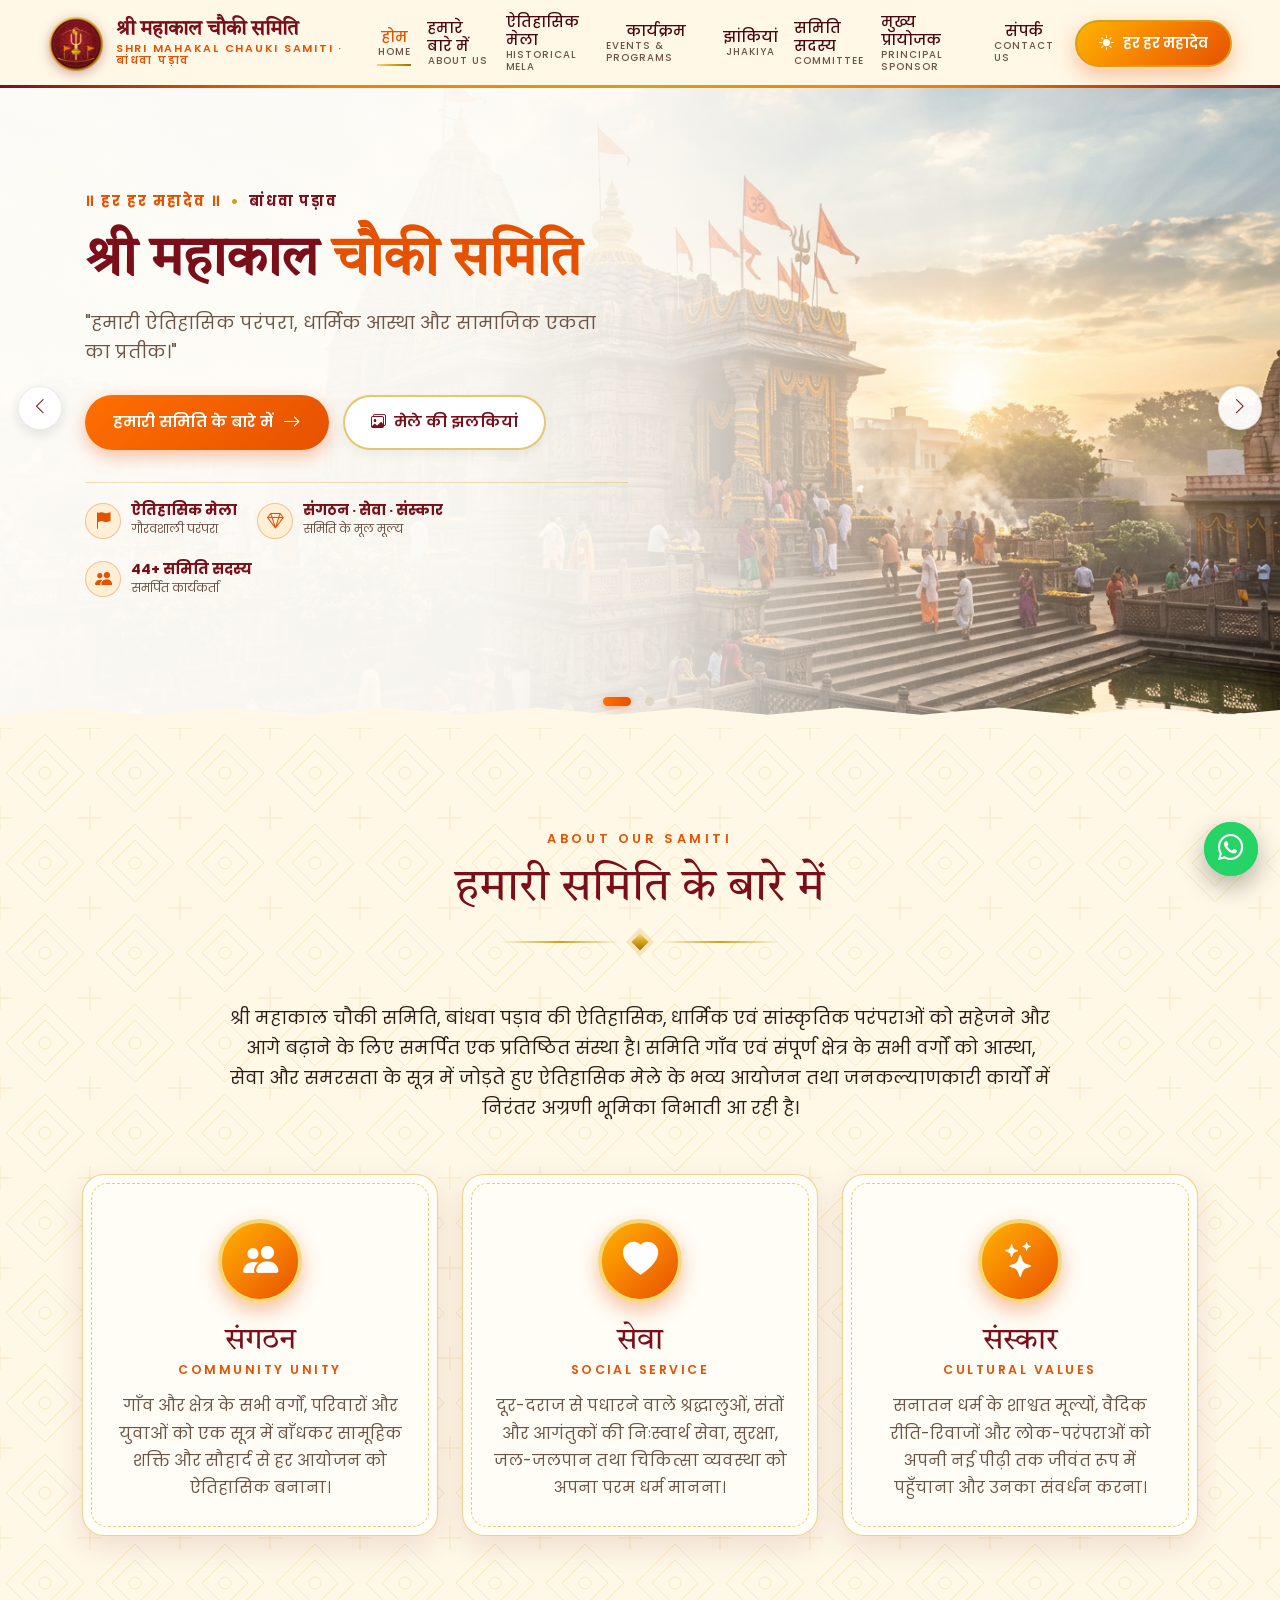
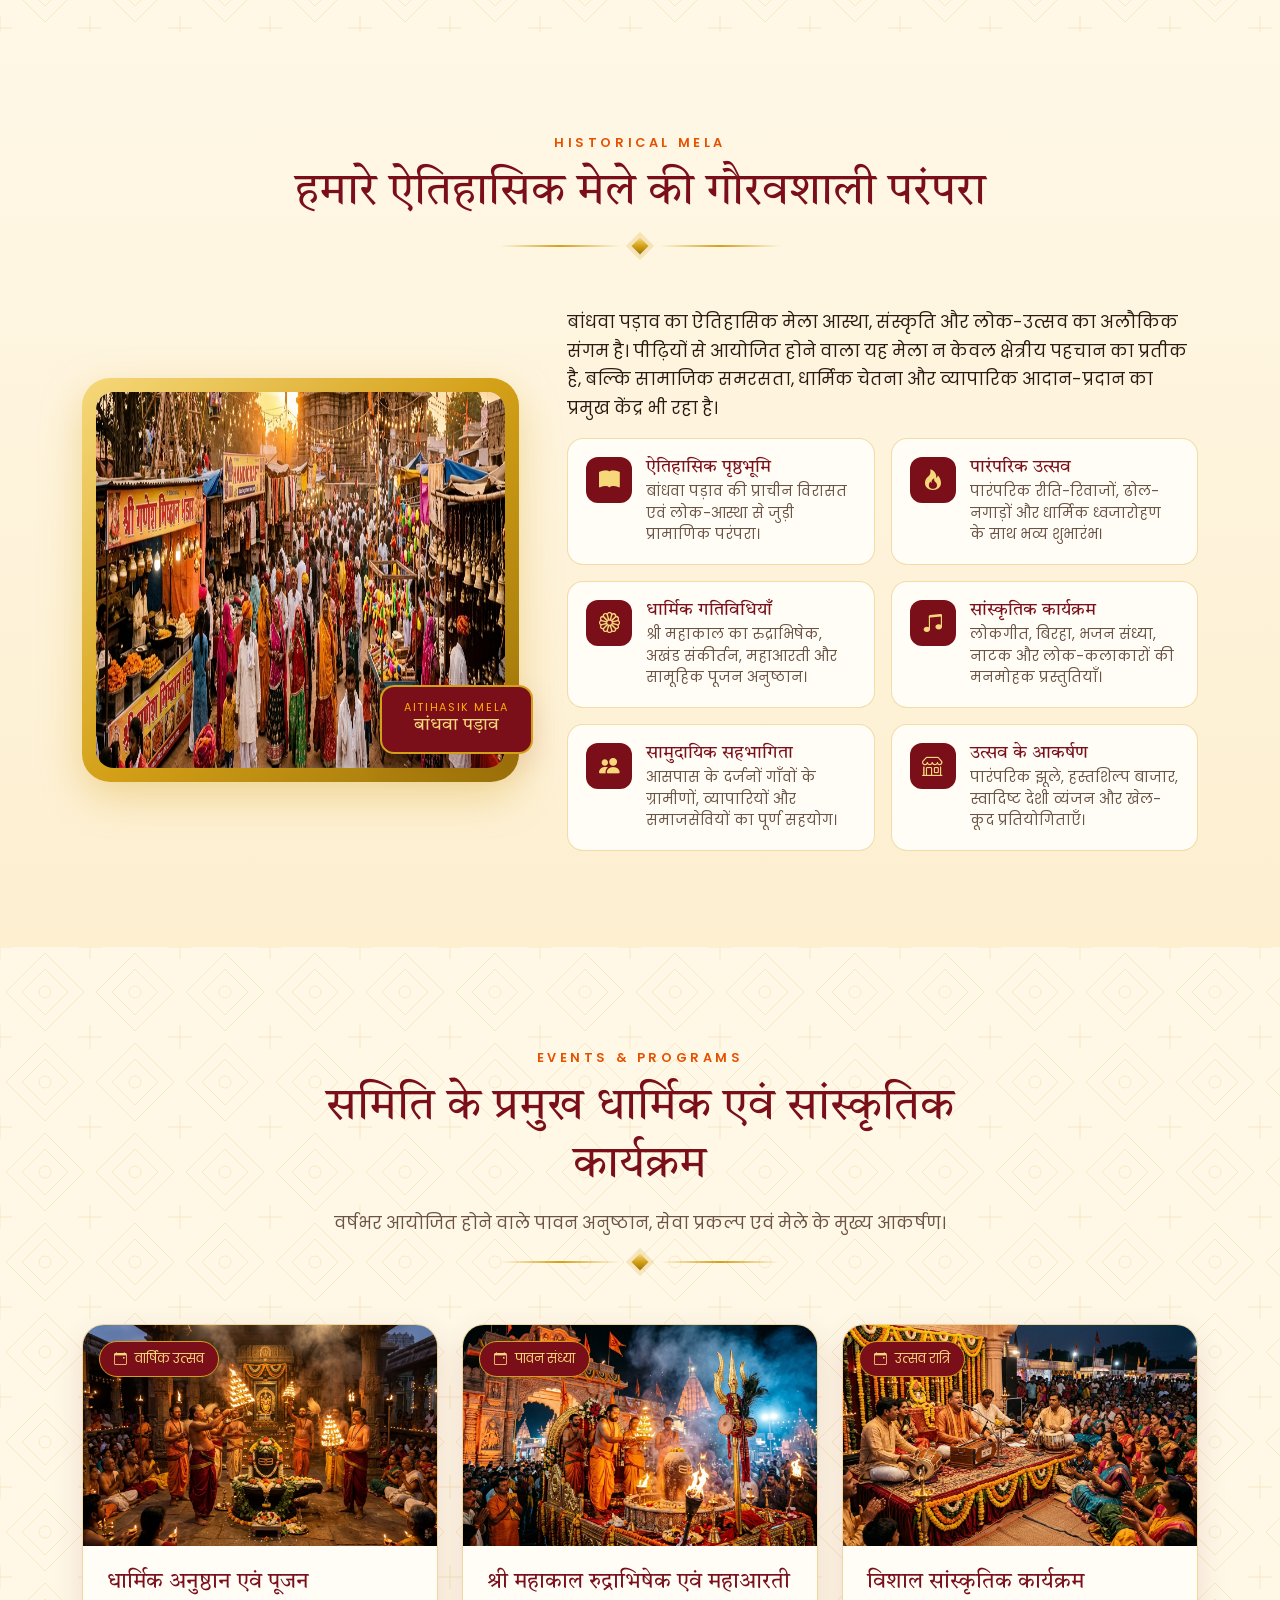
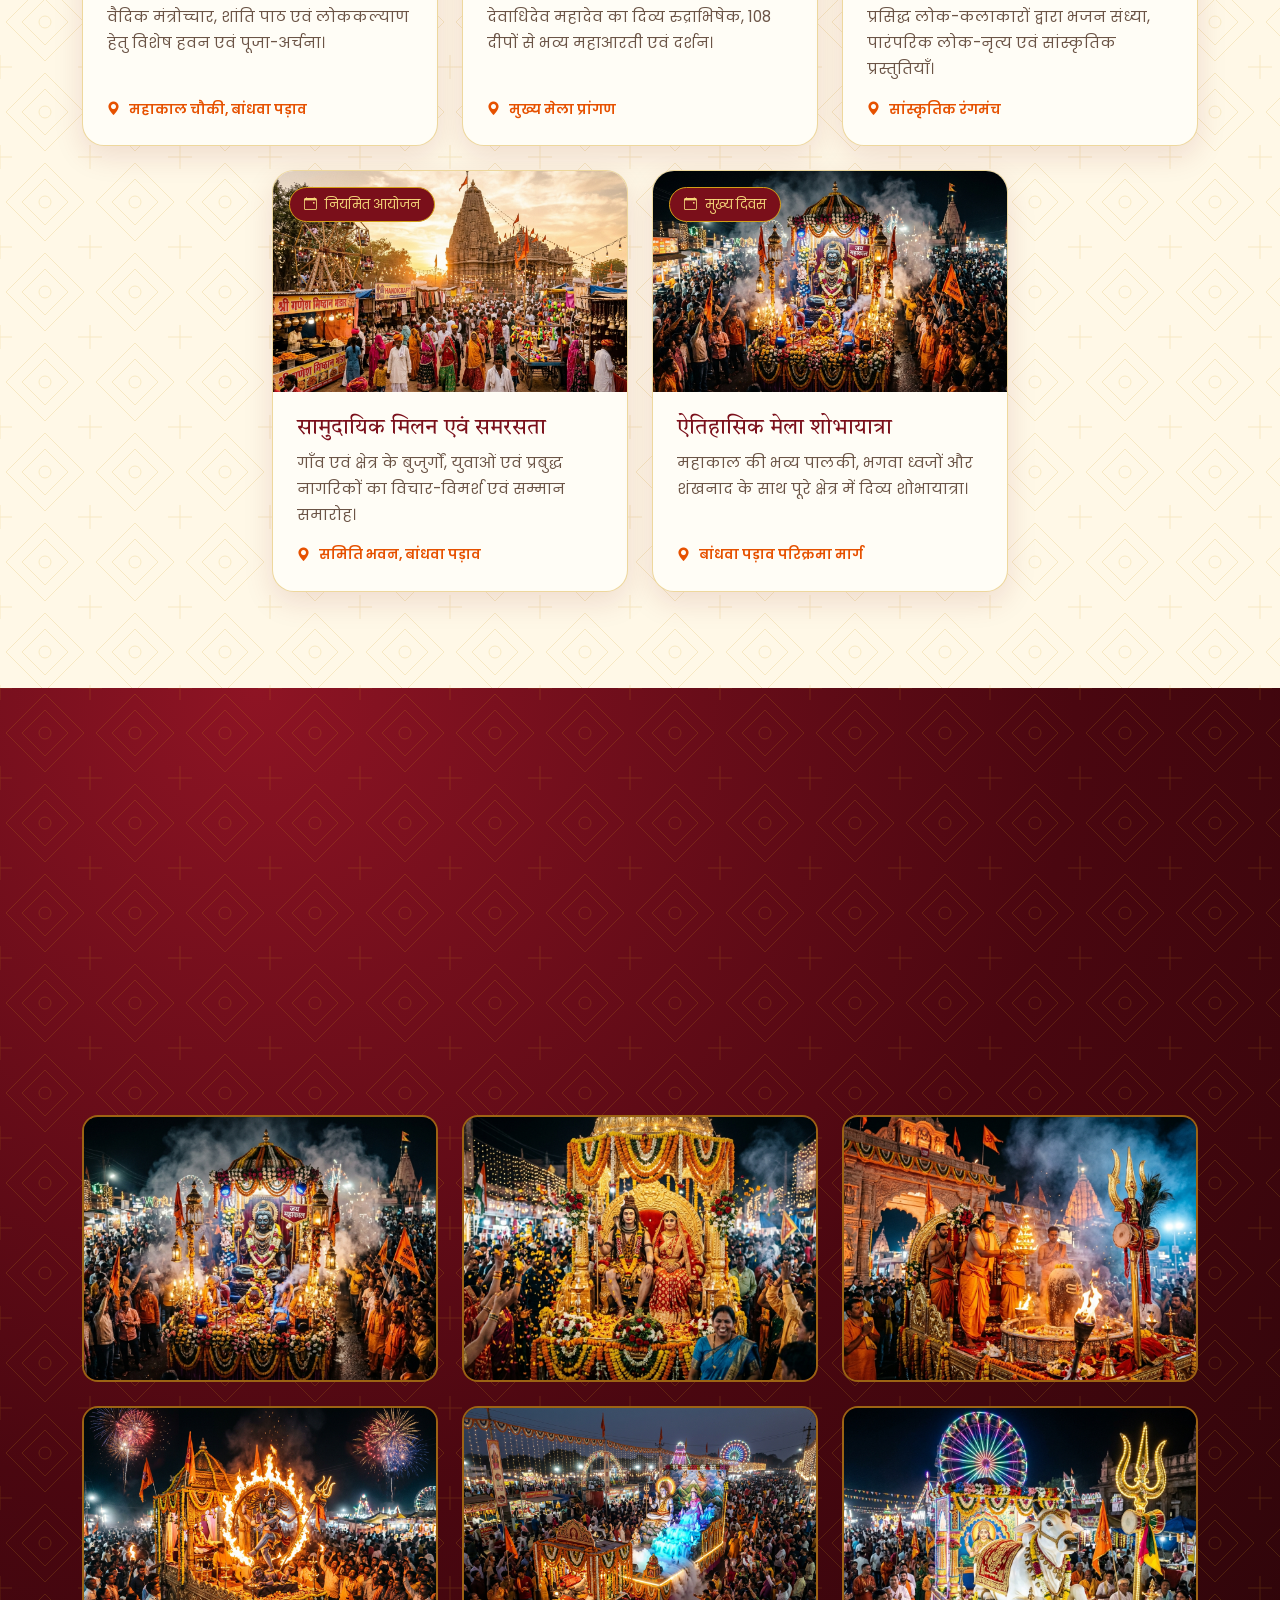
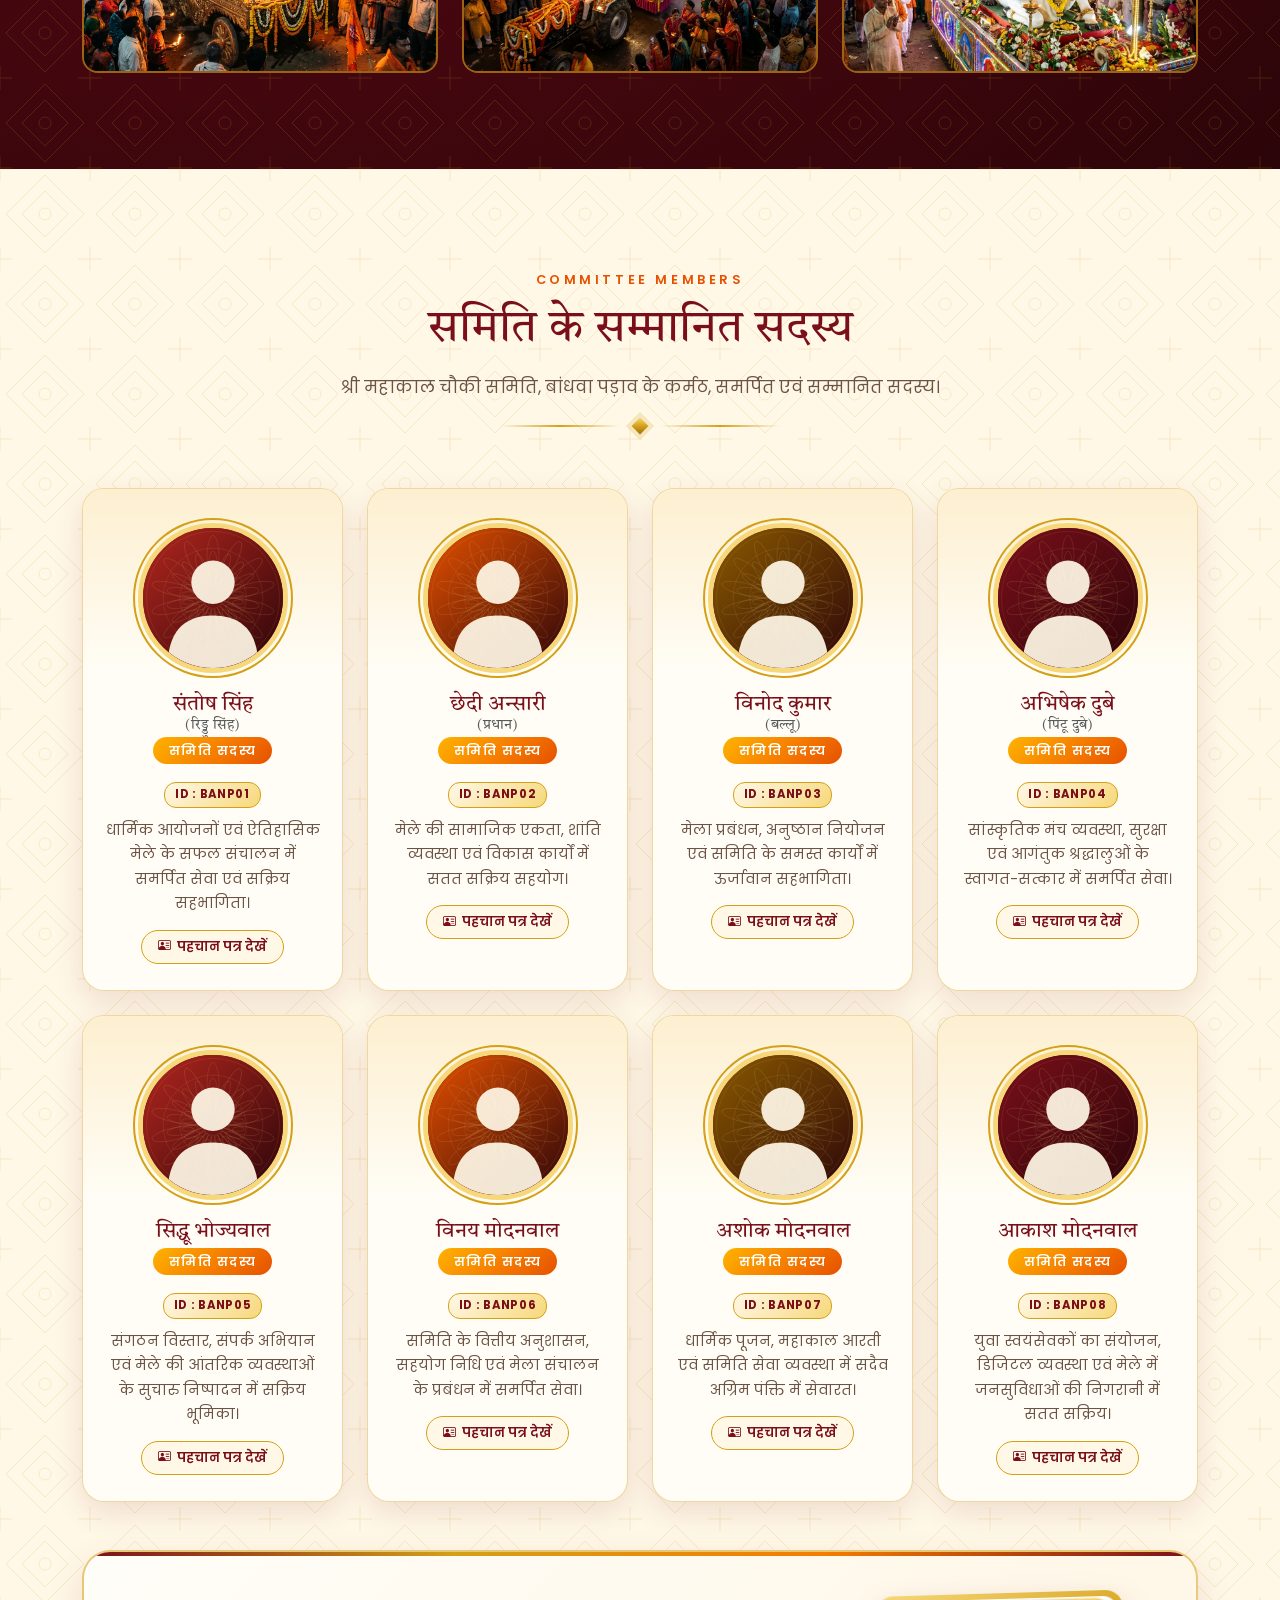
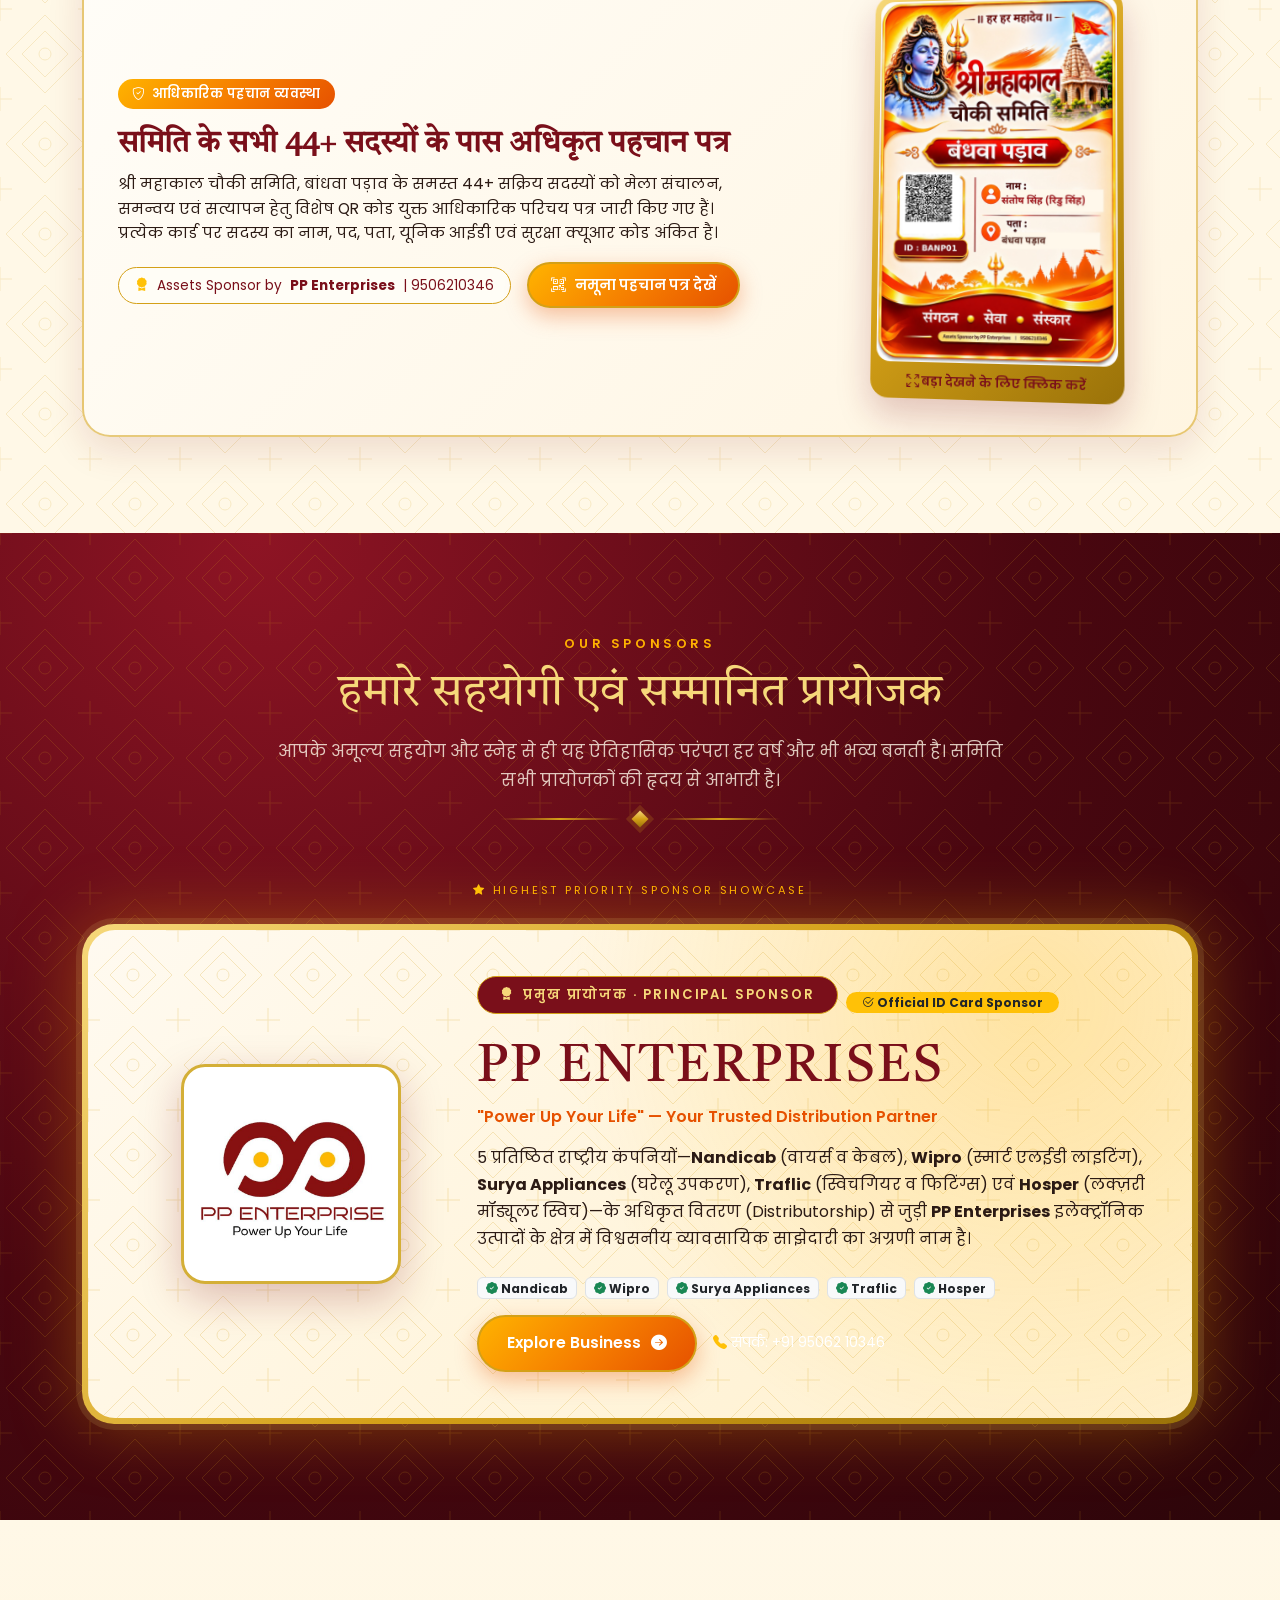
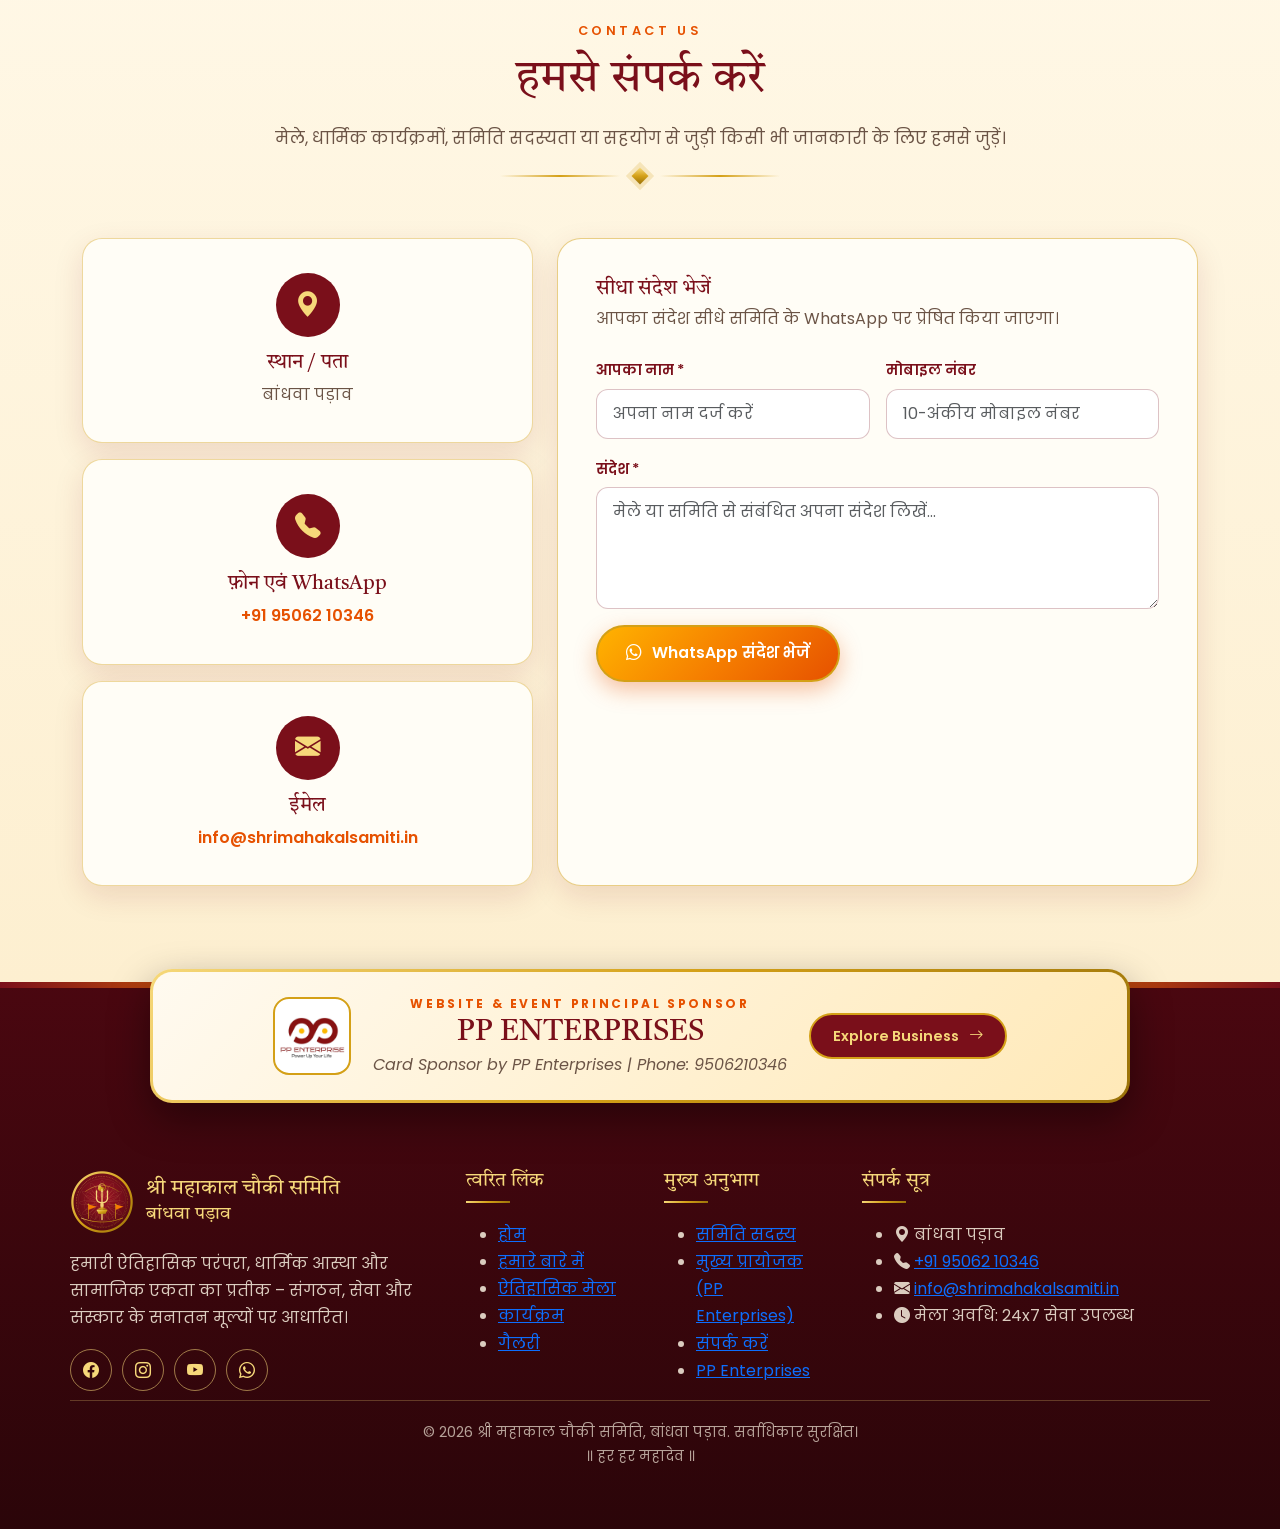
==== commit 869a3d1d: "logo change" ====
--- a/shri-mahakal-website/index.html
+++ b/shri-mahakal-website/index.html
@@ -74,7 +74,7 @@
             <li class="nav-item"><a class="nav-link" href="#events"><span class="nav-hi">कार्यक्रम</span><span class="nav-en">Events &amp; Programs</span></a></li>
             <li class="nav-item"><a class="nav-link" href="#gallery"><span class="nav-hi">झांकियां</span><span class="nav-en">Jhakiya</span></a></li>
             <li class="nav-item"><a class="nav-link" href="#committee"><span class="nav-hi">समिति सदस्य</span><span class="nav-en">Committee</span></a></li>
-            <li class="nav-item"><a class="nav-link" href="#sponsors"><span class="nav-hi">सहयोगी प्रायोजक</span><span class="nav-en">Our Sponsors</span></a></li>
+            <li class="nav-item"><a class="nav-link" href="#sponsors"><span class="nav-hi">मुख्य प्रायोजक</span><span class="nav-en">Principal Sponsor</span></a></li>
             <li class="nav-item"><a class="nav-link" href="#contact"><span class="nav-hi">संपर्क</span><span class="nav-en">Contact Us</span></a></li>
             <li class="nav-item"><a class="btn-mahadev btn-small nav-cta" href="#home"><i class="bi bi-brightness-high-fill"></i> हर हर महादेव</a></li>
           </ul>
@@ -86,63 +86,91 @@
   <main id="main">
 
     <!-- =====================================================================
-         HERO SECTION: DYNAMIC SLIDING BANNER (4-5 BANNERS WITH FOREGROUND TEXT)
+         HERO SECTION: 3-SLIDE DYNAMIC BANNER (REFERENCE DESIGN PATTERN)
          ===================================================================== -->
-    <section class="hero-slider-section" id="home" aria-labelledby="heroTitle">
-      <div id="heroCarousel" class="carousel slide carousel-fade" data-bs-ride="carousel" data-bs-interval="5500" data-bs-pause="hover">
+    <section class="banner-hero-section" id="home" aria-labelledby="heroTitle">
+      <div id="heroCarousel" class="carousel slide carousel-fade" data-bs-ride="carousel" data-bs-interval="6000" data-bs-pause="hover">
         
-        <!-- Indicators (Numbered Navigation Pills) -->
-        <div class="carousel-indicators hero-indicators">
-          <button type="button" data-bs-target="#heroCarousel" data-bs-slide-to="0" class="active" aria-current="true" aria-label="बैनर 1: महाकाल चौकी समिति">
-            <span class="indicator-num">01</span>
-            <span class="indicator-label">महाकाल चौकी समिति</span>
-          </button>
-          <button type="button" data-bs-target="#heroCarousel" data-bs-slide-to="1" aria-label="बैनर 2: ऐतिहासिक मेला">
-            <span class="indicator-num">02</span>
-            <span class="indicator-label">ऐतिहासिक मेला</span>
-          </button>
-          <button type="button" data-bs-target="#heroCarousel" data-bs-slide-to="2" aria-label="बैनर 3: पावन झांकियां">
-            <span class="indicator-num">03</span>
-            <span class="indicator-label">दिव्य झांकियां</span>
-          </button>
-          <button type="button" data-bs-target="#heroCarousel" data-bs-slide-to="3" aria-label="बैनर 4: महाआरती व अनुष्ठान">
-            <span class="indicator-num">04</span>
-            <span class="indicator-label">पावन महाआरती</span>
-          </button>
-          <button type="button" data-bs-target="#heroCarousel" data-bs-slide-to="4" aria-label="बैनर 5: संगठन व मुख्य प्रायोजक">
-            <span class="indicator-num">05</span>
-            <span class="indicator-label">संगठन व प्रायोजक</span>
-          </button>
+        <!-- Modern Bottom Pagination (Pill & Dots) -->
+        <div class="carousel-indicators banner-indicators">
+          <button type="button" data-bs-target="#heroCarousel" data-bs-slide-to="0" class="active" aria-current="true" aria-label="स्लाइड 1: श्री महाकाल चौकी समिति"></button>
+          <button type="button" data-bs-target="#heroCarousel" data-bs-slide-to="1" aria-label="स्लाइड 2: ऐतिहासिक मेला"></button>
+          <button type="button" data-bs-target="#heroCarousel" data-bs-slide-to="2" aria-label="स्लाइड 3: पावन शोभायात्रा व झांकियां"></button>
         </div>
 
         <div class="carousel-inner">
 
           <!-- SLIDE 1: Shri Mahakal Chauki Samiti - Bandhwa Padav -->
           <div class="carousel-item active">
-            <div class="hero-slide-bg">
-              <img src="assets/images/banners/banner-1.jpg" alt="श्री महाकाल चौकी समिति, बांधवा पड़ाव" class="hero-bg-img" loading="eager">
-              <div class="hero-slide-overlay"></div>
-            </div>
-            <div class="container hero-slide-container">
-              <div class="hero-slide-content text-center">
-                <span class="hero-mantra">॥ हर हर महादेव ॥</span>
-                <h1 class="hero-title" id="heroTitle">श्री महाकाल चौकी समिति</h1>
-                <div class="hero-cartouche-wrap">
-                  <span class="cartouche-flourish" aria-hidden="true">❧</span>
-                  <span class="hero-cartouche">बंधवा पड़ाव</span>
-                  <span class="cartouche-flourish" aria-hidden="true">☙</span>
-                </div>
-                <p class="hero-text mx-auto">
-                  "हमारी ऐतिहासिक परंपरा, धार्मिक आस्था और सामाजिक एकता का प्रतीक।"
-                </p>
-                <div class="d-flex flex-wrap justify-content-center gap-2 mb-4">
-                  <span class="hero-pill-badge"><i class="bi bi-flag-fill text-danger"></i> ऐतिहासिक मेला</span>
-                  <span class="hero-pill-badge"><i class="bi bi-gem text-warning"></i> संगठन · सेवा · संस्कार</span>
-                  <span class="hero-pill-badge"><i class="bi bi-people-fill text-info"></i> 44+ समिति सदस्य</span>
-                </div>
-                <div class="hero-actions justify-content-center">
-                  <a class="btn-mahadev" href="#about"><i class="bi bi-people-fill"></i> हमारी समिति के बारे में</a>
-                  <a class="btn-gold-outline" href="#gallery"><i class="bi bi-images"></i> मेले की पावन झांकियां देखें</a>
+            <div class="banner-slide-wrap">
+              <div class="banner-bg-holder">
+                <img src="assets/images/banners/banner-1.jpg" alt="श्री महाकाल चौकी समिति, बांधवा पड़ाव" class="banner-bg-img" loading="eager">
+                <div class="banner-gradient-mask"></div>
+              </div>
+
+              <div class="container banner-content-container">
+                <div class="row align-items-center">
+                  <div class="col-lg-7 col-xl-6">
+                    <div class="banner-text-box">
+                      <div class="banner-eyebrow">
+                        <span class="eyebrow-accent">॥ हर हर महादेव ॥</span>
+                        <span class="eyebrow-sep">•</span>
+                        <span>बांधवा पड़ाव</span>
+                      </div>
+
+                      <h1 class="banner-heading" id="heroTitle">
+                        श्री महाकाल <span class="heading-accent">चौकी समिति</span>
+                      </h1>
+
+                      <p class="banner-subheading">
+                        "हमारी ऐतिहासिक परंपरा, धार्मिक आस्था और सामाजिक एकता का प्रतीक।"
+                      </p>
+
+                      <div class="banner-cta-group">
+                        <a class="banner-btn-primary" href="#about">
+                          <span>हमारी समिति के बारे में</span>
+                          <i class="bi bi-arrow-right"></i>
+                        </a>
+                        <a class="banner-btn-secondary" href="#gallery">
+                          <i class="bi bi-images"></i>
+                          <span>मेले की झलकियां</span>
+                        </a>
+                      </div>
+
+                      <div class="banner-feature-row">
+                        <div class="banner-feature-item">
+                          <div class="banner-feature-icon">
+                            <i class="bi bi-flag-fill"></i>
+                          </div>
+                          <div class="banner-feature-info">
+                            <span class="feature-title">ऐतिहासिक मेला</span>
+                            <span class="feature-desc">गौरवशाली परंपरा</span>
+                          </div>
+                        </div>
+
+                        <div class="banner-feature-item">
+                          <div class="banner-feature-icon">
+                            <i class="bi bi-gem"></i>
+                          </div>
+                          <div class="banner-feature-info">
+                            <span class="feature-title">संगठन · सेवा · संस्कार</span>
+                            <span class="feature-desc">समिति के मूल मूल्य</span>
+                          </div>
+                        </div>
+
+                        <div class="banner-feature-item">
+                          <div class="banner-feature-icon">
+                            <i class="bi bi-people-fill"></i>
+                          </div>
+                          <div class="banner-feature-info">
+                            <span class="feature-title">44+ समिति सदस्य</span>
+                            <span class="feature-desc">समर्पित कार्यकर्ता</span>
+                          </div>
+                        </div>
+                      </div>
+
+                    </div>
+                  </div>
                 </div>
               </div>
             </div>
@@ -150,30 +178,75 @@
 
           <!-- SLIDE 2: Historical Village Fair / Aitihasik Mela -->
           <div class="carousel-item">
-            <div class="hero-slide-bg">
-              <img src="assets/images/banners/banner-2.jpg" alt="बांधवा पड़ाव का ऐतिहासिक मेला" class="hero-bg-img" loading="lazy">
-              <div class="hero-slide-overlay"></div>
-            </div>
-            <div class="container hero-slide-container">
-              <div class="hero-slide-content text-center">
-                <span class="hero-mantra">॥ जय श्री महाकाल ॥</span>
-                <h2 class="hero-title">बांधवा पड़ाव का ऐतिहासिक मेला</h2>
-                <div class="hero-cartouche-wrap">
-                  <span class="cartouche-flourish" aria-hidden="true">❧</span>
-                  <span class="hero-cartouche">गौरवशाली परंपरा</span>
-                  <span class="cartouche-flourish" aria-hidden="true">☙</span>
-                </div>
-                <p class="hero-text mx-auto">
-                  "दशकों पुरानी सांस्कृतिक धरोहर, धार्मिक उल्लास एवं संपूर्ण ग्रामीण क्षेत्र की समरसता का विराट संगम।"
-                </p>
-                <div class="d-flex flex-wrap justify-content-center gap-2 mb-4">
-                  <span class="hero-pill-badge"><i class="bi bi-sun-fill text-warning"></i> प्राचीन ग्रामीण मेला</span>
-                  <span class="hero-pill-badge"><i class="bi bi-stars text-warning"></i> पारंपरिक सांस्कृतिक उत्सव</span>
-                  <span class="hero-pill-badge"><i class="bi bi-geo-alt-fill text-danger"></i> बांधवा पड़ाव तीर्थ प्रांगण</span>
-                </div>
-                <div class="hero-actions justify-content-center">
-                  <a class="btn-mahadev" href="#mela"><i class="bi bi-journal-text"></i> मेले का इतिहास पढ़ें</a>
-                  <a class="btn-gold-outline" href="#events"><i class="bi bi-calendar-check-fill"></i> मुख्य कार्यक्रम देखें</a>
+            <div class="banner-slide-wrap">
+              <div class="banner-bg-holder">
+                <img src="assets/images/banners/banner-2.jpg" alt="बांधवा पड़ाव का ऐतिहासिक मेला" class="banner-bg-img" loading="lazy">
+                <div class="banner-gradient-mask"></div>
+              </div>
+
+              <div class="container banner-content-container">
+                <div class="row align-items-center">
+                  <div class="col-lg-7 col-xl-6">
+                    <div class="banner-text-box">
+                      <div class="banner-eyebrow">
+                        <span class="eyebrow-accent">॥ जय श्री महाकाल ॥</span>
+                        <span class="eyebrow-sep">•</span>
+                        <span>वार्षिक महाउत्सव</span>
+                      </div>
+
+                      <h2 class="banner-heading">
+                        बांधवा पड़ाव का <span class="heading-accent">ऐतिहासिक मेला</span>
+                      </h2>
+
+                      <p class="banner-subheading">
+                        "दशकों पुरानी सांस्कृतिक धरोहर, धार्मिक उल्लास एवं संपूर्ण ग्रामीण क्षेत्र की समरसता का विराट संगम।"
+                      </p>
+
+                      <div class="banner-cta-group">
+                        <a class="banner-btn-primary" href="#mela">
+                          <span>मेले का इतिहास पढ़ें</span>
+                          <i class="bi bi-arrow-right"></i>
+                        </a>
+                        <a class="banner-btn-secondary" href="#events">
+                          <i class="bi bi-calendar-event"></i>
+                          <span>मुख्य कार्यक्रम</span>
+                        </a>
+                      </div>
+
+                      <div class="banner-feature-row">
+                        <div class="banner-feature-item">
+                          <div class="banner-feature-icon">
+                            <i class="bi bi-sun-fill"></i>
+                          </div>
+                          <div class="banner-feature-info">
+                            <span class="feature-title">ग्रामीण मेला</span>
+                            <span class="feature-desc">पारंपरिक संस्कृति</span>
+                          </div>
+                        </div>
+
+                        <div class="banner-feature-item">
+                          <div class="banner-feature-icon">
+                            <i class="bi bi-stars"></i>
+                          </div>
+                          <div class="banner-feature-info">
+                            <span class="feature-title">विशाल जनसमूह</span>
+                            <span class="feature-desc">अटूट जन-आस्था</span>
+                          </div>
+                        </div>
+
+                        <div class="banner-feature-item">
+                          <div class="banner-feature-icon">
+                            <i class="bi bi-geo-alt-fill"></i>
+                          </div>
+                          <div class="banner-feature-info">
+                            <span class="feature-title">तीर्थ प्रांगण</span>
+                            <span class="feature-desc">बांधवा पड़ाव स्थल</span>
+                          </div>
+                        </div>
+                      </div>
+
+                    </div>
+                  </div>
                 </div>
               </div>
             </div>
@@ -181,106 +254,94 @@
 
           <!-- SLIDE 3: Grand Shobha Yatra & Divine Jhankis -->
           <div class="carousel-item">
-            <div class="hero-slide-bg">
-              <img src="assets/images/banners/banner-3.jpg" alt="भव्य शोभायात्रा एवं पावन झांकियां" class="hero-bg-img" loading="lazy">
-              <div class="hero-slide-overlay"></div>
+            <div class="banner-slide-wrap">
+              <div class="banner-bg-holder">
+                <img src="assets/images/banners/banner-3.jpg" alt="अलौकिक शोभायात्रा एवं भव्य झांकियां" class="banner-bg-img" loading="lazy">
+                <div class="banner-gradient-mask"></div>
+              </div>
+
+              <div class="container banner-content-container">
+                <div class="row align-items-center">
+                  <div class="col-lg-7 col-xl-6">
+                    <div class="banner-text-box">
+                      <div class="banner-eyebrow">
+                        <span class="eyebrow-accent">॥ ॐ नमः शिवाय ॥</span>
+                        <span class="eyebrow-sep">•</span>
+                        <span>दिव्य झांकियां</span>
+                      </div>
+
+                      <h2 class="banner-heading">
+                        अलौकिक शोभायात्रा <span class="heading-accent">& झांकियां</span>
+                      </h2>
+
+                      <p class="banner-subheading">
+                        "मेले के पावन अवसर पर देवाधिदेव महादेव की भव्य सवारी व 6 दिव्य झांकियों के अलौकिक दर्शन।"
+                      </p>
+
+                      <div class="banner-cta-group">
+                        <a class="banner-btn-primary" href="#gallery">
+                          <span>सभी झांकियों के दर्शन</span>
+                          <i class="bi bi-arrow-right"></i>
+                        </a>
+                        <a class="banner-btn-secondary" href="pp-enterprises.html">
+                          <i class="bi bi-award-fill"></i>
+                          <span>मुख्य प्रायोजक</span>
+                        </a>
+                      </div>
+
+                      <div class="banner-feature-row">
+                        <div class="banner-feature-item">
+                          <div class="banner-feature-icon">
+                            <i class="bi bi-shield-fill-check"></i>
+                          </div>
+                          <div class="banner-feature-info">
+                            <span class="feature-title">पालकी सवारी</span>
+                            <span class="feature-desc">श्री महाकाल की कृपा</span>
+                          </div>
+                        </div>
+
+                        <div class="banner-feature-item">
+                          <div class="banner-feature-icon">
+                            <i class="bi bi-fire"></i>
+                          </div>
+                          <div class="banner-feature-info">
+                            <span class="feature-title">भस्म आरती & तांडव</span>
+                            <span class="feature-desc">अद्भुत स्वरूप</span>
+                          </div>
+                        </div>
+
+                        <div class="banner-feature-item">
+                          <div class="banner-feature-icon">
+                            <i class="bi bi-award-fill"></i>
+                          </div>
+                          <div class="banner-feature-info">
+                            <span class="feature-title">PP Enterprises</span>
+                            <span class="feature-desc">मुख्य सहयोगी</span>
+                          </div>
+                        </div>
+                      </div>
+
+                    </div>
+                  </div>
+                </div>
+              </div>
             </div>
-            <div class="container hero-slide-container">
-              <div class="hero-slide-content text-center">
-                <span class="hero-mantra">॥ ॐ नमः शिवाय ॥</span>
-                <h2 class="hero-title">अलौकिक शोभायात्रा एवं झांकियां</h2>
-                <div class="hero-cartouche-wrap">
-                  <span class="cartouche-flourish" aria-hidden="true">❧</span>
-                  <span class="hero-cartouche">दिव्य दर्शन</span>
-                  <span class="cartouche-flourish" aria-hidden="true">☙</span>
-                </div>
-                <p class="hero-text mx-auto">
-                  "ऐतिहासिक मेले के पावन अवसर पर भगवान श्री महाकाल की भव्य सवारी व 6 दिव्य झांकियों के अलौकिक दर्शन।"
-                </p>
-                <div class="d-flex flex-wrap justify-content-center gap-2 mb-4">
-                  <span class="hero-pill-badge"><i class="bi bi-shield-fill-check text-warning"></i> श्री महाकाल पालकी सवारी</span>
-                  <span class="hero-pill-badge"><i class="bi bi-fire text-danger"></i> रुद्र तांडव व भस्म आरती</span>
-                  <span class="hero-pill-badge"><i class="bi bi-magic text-info"></i> 6 विशेष जीवंत झांकियां</span>
-                </div>
-                <div class="hero-actions justify-content-center">
-                  <a class="btn-mahadev" href="#gallery"><i class="bi bi-images"></i> सभी झांकियों के दर्शन करें</a>
-                  <a class="btn-gold-outline" href="#events"><i class="bi bi-compass-fill"></i> शोभायात्रा विवरण</a>
-                </div>
-              </div>
-            </div>
-          </div>
-
-          <!-- SLIDE 4: Maha Aarti & Religious Rituals -->
-          <div class="carousel-item">
-            <div class="hero-slide-bg">
-              <img src="assets/images/banners/banner-4.jpg" alt="पावन महाआरती एवं रुद्राभिषेक" class="hero-bg-img" loading="lazy">
-              <div class="hero-slide-overlay"></div>
-            </div>
-            <div class="container hero-slide-container">
-              <div class="hero-slide-content text-center">
-                <span class="hero-mantra">॥ कर्पूरगौरं करुणावतारम् ॥</span>
-                <h2 class="hero-title">पावन महाआरती एवं रुद्राभिषेक</h2>
-                <div class="hero-cartouche-wrap">
-                  <span class="cartouche-flourish" aria-hidden="true">❧</span>
-                  <span class="hero-cartouche">108 दीप महाआरती</span>
-                  <span class="cartouche-flourish" aria-hidden="true">☙</span>
-                </div>
-                <p class="hero-text mx-auto">
-                  "वैदिक मंत्रोच्चार, शंखनाद, डमरू की ध्वनि और 108 अखंड दीपों की ज्योति से पावन होता बांधवा पड़ाव धाम।"
-                </p>
-                <div class="d-flex flex-wrap justify-content-center gap-2 mb-4">
-                  <span class="hero-pill-badge"><i class="bi bi-brightness-high-fill text-warning"></i> 108 दीप महाआरती</span>
-                  <span class="hero-pill-badge"><i class="bi bi-droplet-fill text-info"></i> पवित्र रुद्राभिषेक</span>
-                  <span class="hero-pill-badge"><i class="bi bi-bell-fill text-warning"></i> अखंड भजन संध्या</span>
-                </div>
-                <div class="hero-actions justify-content-center">
-                  <a class="btn-mahadev" href="#events"><i class="bi bi-calendar-event"></i> धार्मिक कार्यक्रम देखें</a>
-                  <a class="btn-gold-outline" href="#contact"><i class="bi bi-telephone-fill"></i> समिति से संपर्क करें</a>
-                </div>
-              </div>
-            </div>
-          </div>
-
-          <!-- SLIDE 5: Organization, Values & PP Enterprises Sponsor -->
-          <div class="carousel-item">
-            <div class="hero-slide-bg">
-              <img src="assets/images/banners/banner-5.jpg" alt="संगठन सेवा संस्कार एवं मुख्य प्रायोजक" class="hero-bg-img" loading="lazy">
-              <div class="hero-slide-overlay"></div>
-            </div>
-            <div class="container hero-slide-container">
-              <div class="hero-slide-content text-center">
-                <span class="hero-mantra">॥ संगठन ● सेवा ● संस्कार ॥</span>
-                <h2 class="hero-title">श्री महाकाल चौकी समिति परिवार</h2>
-                <div class="hero-cartouche-wrap">
-                  <span class="cartouche-flourish" aria-hidden="true">❧</span>
-                  <span class="hero-cartouche">Principal Sponsor: PP Enterprises</span>
-                  <span class="cartouche-flourish" aria-hidden="true">☙</span>
-                </div>
-                <p class="hero-text mx-auto">
-                  "समर्पित 44+ सदस्यों की एकजुट शक्ति एवं मुख्य सहयोगी पी. पी. एंटरप्राइजेज (PP Enterprises | 9506210346) का पावन सहयोग।"
-                </p>
-                <div class="d-flex flex-wrap justify-content-center gap-2 mb-4">
-                  <span class="hero-pill-badge"><i class="bi bi-award-fill text-warning"></i> मुख्य प्रायोजक: PP Enterprises</span>
-                  <span class="hero-pill-badge"><i class="bi bi-people-fill text-primary"></i> 44+ समिति सदस्य</span>
-                  <span class="hero-pill-badge"><i class="bi bi-telephone-fill text-success"></i> 9506210346</span>
-                </div>
-                <div class="hero-actions justify-content-center">
-                  <a class="btn-mahadev" href="pp-enterprises.html"><i class="bi bi-briefcase-fill"></i> PP Enterprises एक्सप्लोर करें</a>
-                  <a class="btn-gold-outline" href="#committee"><i class="bi bi-person-lines-fill"></i> समिति सदस्यों की सूची</a>
-                </div>
-              </div>
-            </div>
-          </div>
-
-        </div>
-
-        <!-- Carousel Prev / Next Controls -->
-        <button class="carousel-control-prev hero-carousel-btn" type="button" data-bs-target="#heroCarousel" data-bs-slide="prev" aria-label="पिछला बैनर">
-          <span class="hero-nav-circle" aria-hidden="true"><i class="bi bi-chevron-left"></i></span>
+          </div>
+
+        </div>
+
+        <!-- Left / Right Edge Circular Navigation Arrows (Matching Reference) -->
+        <button class="carousel-control-prev banner-nav-btn" type="button" data-bs-target="#heroCarousel" data-bs-slide="prev" aria-label="पिछला बैनर">
+          <span class="banner-nav-arrow" aria-hidden="true">
+            <i class="bi bi-chevron-left"></i>
+          </span>
           <span class="visually-hidden">Previous</span>
         </button>
-        <button class="carousel-control-next hero-carousel-btn" type="button" data-bs-target="#heroCarousel" data-bs-slide="next" aria-label="अगला बैनर">
-          <span class="hero-nav-circle" aria-hidden="true"><i class="bi bi-chevron-right"></i></span>
+
+        <button class="carousel-control-next banner-nav-btn" type="button" data-bs-target="#heroCarousel" data-bs-slide="next" aria-label="अगला बैनर">
+          <span class="banner-nav-arrow" aria-hidden="true">
+            <i class="bi bi-chevron-right"></i>
+          </span>
           <span class="visually-hidden">Next</span>
         </button>
 
@@ -557,8 +618,8 @@
       <div class="container">
         <div class="section-head reveal">
           <span class="section-eyebrow">Committee Members</span>
-          <h2 class="section-title" id="committeeTitle">समिति के सम्मानित पदाधिकारी एवं सदस्य</h2>
-          <p class="section-lead">श्री महाकाल चौकी समिति, बांधवा पड़ाव के कर्मठ, समर्पित एवं सम्मानित मार्गदर्शक।</p>
+          <h2 class="section-title" id="committeeTitle">समिति के सम्मानित सदस्य</h2>
+          <p class="section-lead">श्री महाकाल चौकी समिति, बांधवा पड़ाव के कर्मठ, समर्पित एवं सम्मानित सदस्य।</p>
           <div class="gold-divider"><span class="gold-divider-icon"></span></div>
         </div>
 
@@ -570,9 +631,9 @@
                 <img class="member-photo" src="assets/images/committee/member-1.svg" alt="संतोष सिंह (रिड्डु सिंह)" loading="lazy" width="150" height="150">
               </div>
               <h3 class="member-name">संतोष सिंह <small class="d-block text-muted" style="font-size:0.85rem;">(रिड्डु सिंह)</small></h3>
-              <span class="member-role">संरक्षक / वरिष्ठ सदस्य</span>
+              <span class="member-role">समिति सदस्य</span>
               <div><span class="member-id-pill">ID : BANP01</span></div>
-              <p class="member-text">समिति के वरिष्ठ संरक्षक, धार्मिक आयोजनों एवं ऐतिहासिक मेले के संचालन में अनुभवी मार्गदर्शन।</p>
+              <p class="member-text">धार्मिक आयोजनों एवं ऐतिहासिक मेले के सफल संचालन में समर्पित सेवा एवं सक्रिय सहभागिता।</p>
               <button class="btn-card-preview" type="button" data-card="assets/images/official-id-card-sample.jpg" data-name="संतोष सिंह (रिड्डु सिंह)" data-id="BANP01">
                 <i class="bi bi-person-vcard"></i> पहचान पत्र देखें
               </button>
@@ -586,9 +647,9 @@
                 <img class="member-photo" src="assets/images/committee/member-2.svg" alt="छेदी अन्सारी (प्रधान)" loading="lazy" width="150" height="150">
               </div>
               <h3 class="member-name">छेदी अन्सारी <small class="d-block text-muted" style="font-size:0.85rem;">(प्रधान)</small></h3>
-              <span class="member-role">ग्राम प्रधान / मुख्य संरक्षक</span>
+              <span class="member-role">समिति सदस्य</span>
               <div><span class="member-id-pill">ID : BANP02</span></div>
-              <p class="member-text">ग्राम बंधवा पड़ाव के प्रधान, मेले की सामाजिक एकता, शांति व्यवस्था एवं विकास कार्यों के मजबूत स्तंभ।</p>
+              <p class="member-text">मेले की सामाजिक एकता, शांति व्यवस्था एवं विकास कार्यों में सतत सक्रिय सहयोग।</p>
               <button class="btn-card-preview" type="button" data-card="assets/images/committee/card-banp02.jpg" data-name="छेदी अन्सारी (प्रधान)" data-id="BANP02">
                 <i class="bi bi-person-vcard"></i> पहचान पत्र देखें
               </button>
@@ -602,9 +663,9 @@
                 <img class="member-photo" src="assets/images/committee/member-3.svg" alt="विनोद कुमार (बल्लू)" loading="lazy" width="150" height="150">
               </div>
               <h3 class="member-name">विनोद कुमार <small class="d-block text-muted" style="font-size:0.85rem;">(बल्लू)</small></h3>
-              <span class="member-role">अध्यक्ष / समिति प्रमुख</span>
+              <span class="member-role">समिति सदस्य</span>
               <div><span class="member-id-pill">ID : BANP03</span></div>
-              <p class="member-text">मेला प्रबंधन, अनुष्ठान नियोजन एवं समिति के समस्त कार्यवाहियों के कुशल एवं ऊर्जावान नेतृत्वकर्ता।</p>
+              <p class="member-text">मेला प्रबंधन, अनुष्ठान नियोजन एवं समिति के समस्त कार्यों में ऊर्जावान सहभागिता।</p>
               <button class="btn-card-preview" type="button" data-card="assets/images/committee/card-banp03.jpg" data-name="विनोद कुमार (बल्लू)" data-id="BANP03">
                 <i class="bi bi-person-vcard"></i> पहचान पत्र देखें
               </button>
@@ -618,9 +679,9 @@
                 <img class="member-photo" src="assets/images/committee/member-4.svg" alt="अभिषेक दुबे (पिंटू दुबे)" loading="lazy" width="150" height="150">
               </div>
               <h3 class="member-name">अभिषेक दुबे <small class="d-block text-muted" style="font-size:0.85rem;">(पिंटू दुबे)</small></h3>
-              <span class="member-role">उपाध्यक्ष / मेला प्रबंधक</span>
+              <span class="member-role">समिति सदस्य</span>
               <div><span class="member-id-pill">ID : BANP04</span></div>
-              <p class="member-text">सांस्कृतिक मंच व्यवस्था, सुरक्षा एवं आगंतुक श्रद्धालुओं के स्वागत-सत्कार में समर्पित कर्मठ कार्यकर्ता।</p>
+              <p class="member-text">सांस्कृतिक मंच व्यवस्था, सुरक्षा एवं आगंतुक श्रद्धालुओं के स्वागत-सत्कार में समर्पित सेवा।</p>
               <button class="btn-card-preview" type="button" data-card="assets/images/committee/card-banp04.jpg" data-name="अभिषेक दुबे (पिंटू दुबे)" data-id="BANP04">
                 <i class="bi bi-person-vcard"></i> पहचान पत्र देखें
               </button>
@@ -634,7 +695,7 @@
                 <img class="member-photo" src="assets/images/committee/member-5.svg" alt="सिद्धू भोज्यवाल" loading="lazy" width="150" height="150">
               </div>
               <h3 class="member-name">सिद्धू भोज्यवाल</h3>
-              <span class="member-role">सचिव / संगठन मंत्री</span>
+              <span class="member-role">समिति सदस्य</span>
               <div><span class="member-id-pill">ID : BANP05</span></div>
               <p class="member-text">संगठन विस्तार, संपर्क अभियान एवं मेले की आंतरिक व्यवस्थाओं के सुचारु निष्पादन में सक्रिय भूमिका।</p>
               <button class="btn-card-preview" type="button" data-card="assets/images/official-id-card-sample.jpg" data-name="सिद्धू भोज्यवाल" data-id="BANP05">
@@ -650,9 +711,9 @@
                 <img class="member-photo" src="assets/images/committee/member-6.svg" alt="विनय मोदनवाल" loading="lazy" width="150" height="150">
               </div>
               <h3 class="member-name">विनय मोदनवाल</h3>
-              <span class="member-role">कोषाध्यक्ष / वित्त प्रमुख</span>
+              <span class="member-role">समिति सदस्य</span>
               <div><span class="member-id-pill">ID : BANP06</span></div>
-              <p class="member-text">समिति के वित्तीय अनुशासन, सहयोग निधि की पारदर्शिता एवं मेला संचालन के लेखा-जोखा के व्यवस्थापक।</p>
+              <p class="member-text">समिति के वित्तीय अनुशासन, सहयोग निधि एवं मेला संचालन के प्रबंधन में समर्पित सेवा।</p>
               <button class="btn-card-preview" type="button" data-card="assets/images/official-id-card-sample.jpg" data-name="विनय मोदनवाल" data-id="BANP06">
                 <i class="bi bi-person-vcard"></i> पहचान पत्र देखें
               </button>
@@ -666,7 +727,7 @@
                 <img class="member-photo" src="assets/images/committee/member-7.svg" alt="अशोक मोदनवाल" loading="lazy" width="150" height="150">
               </div>
               <h3 class="member-name">अशोक मोदनवाल</h3>
-              <span class="member-role">कार्यकारिणी सदस्य</span>
+              <span class="member-role">समिति सदस्य</span>
               <div><span class="member-id-pill">ID : BANP07</span></div>
               <p class="member-text">धार्मिक पूजन, महाकाल आरती एवं समिति सेवा व्यवस्था में सदैव अग्रिम पंक्ति में सेवारत।</p>
               <button class="btn-card-preview" type="button" data-card="assets/images/official-id-card-sample.jpg" data-name="अशोक मोदनवाल" data-id="BANP07">
@@ -682,9 +743,9 @@
                 <img class="member-photo" src="assets/images/committee/member-8.svg" alt="आकाश मोदनवाल" loading="lazy" width="150" height="150">
               </div>
               <h3 class="member-name">आकाश मोदनवाल</h3>
-              <span class="member-role">युवा मोर्चा संयोजक</span>
+              <span class="member-role">समिति सदस्य</span>
               <div><span class="member-id-pill">ID : BANP08</span></div>
-              <p class="member-text">युवा स्वयंसेवकों का संयोजन, डिजिटल प्रचार एवं मेले में जनसुविधाओं की निगरानी में सतत सक्रिय।</p>
+              <p class="member-text">युवा स्वयंसेवकों का संयोजन, डिजिटल व्यवस्था एवं मेले में जनसुविधाओं की निगरानी में सतत सक्रिय।</p>
               <button class="btn-card-preview" type="button" data-card="assets/images/official-id-card-sample.jpg" data-name="आकाश मोदनवाल" data-id="BANP08">
                 <i class="bi bi-person-vcard"></i> पहचान पत्र देखें
               </button>
@@ -759,10 +820,17 @@
                   </span>
                 </div>
                 <a class="ppe-name-link" href="pp-enterprises.html"><h3 class="ppe-name">PP ENTERPRISES</h3></a>
-                <p class="ppe-tagline">"Your Trusted Distribution Partner for Electronic Products"</p>
+                <p class="ppe-tagline">"Power Up Your Life" — Your Trusted Distribution Partner</p>
                 <p class="ppe-text">
-                  पाँच प्रतिष्ठित कंपनियों के अधिकृत वितरण (Distributorship) से जुड़ी <strong>PP Enterprises</strong> इलेक्ट्रॉनिक उत्पादों की विस्तृत श्रृंखला, B2B सप्लाई, रिटेलर एवं डीलर नेटवर्क के साथ विश्वसनीय व्यावसायिक साझेदारी का अग्रणी नाम है।
+                  5 प्रतिष्ठित राष्ट्रीय कंपनियों—<strong>Nandicab</strong> (वायर्स व केबल), <strong>Wipro</strong> (स्मार्ट एलईडी लाइटिंग), <strong>Surya Appliances</strong> (घरेलू उपकरण), <strong>Traflic</strong> (स्विचगियर व फिटिंग्स) एवं <strong>Hosper</strong> (लक्ज़री मॉड्यूलर स्विच)—के अधिकृत वितरण (Distributorship) से जुड़ी <strong>PP Enterprises</strong> इलेक्ट्रॉनिक उत्पादों के क्षेत्र में विश्वसनीय व्यावसायिक साझेदारी का अग्रणी नाम है।
                 </p>
+                <div class="d-flex flex-wrap gap-2 mb-2">
+                  <span class="badge bg-light text-dark border px-2 py-1"><i class="bi bi-patch-check-fill text-success"></i> Nandicab</span>
+                  <span class="badge bg-light text-dark border px-2 py-1"><i class="bi bi-patch-check-fill text-success"></i> Wipro</span>
+                  <span class="badge bg-light text-dark border px-2 py-1"><i class="bi bi-patch-check-fill text-success"></i> Surya Appliances</span>
+                  <span class="badge bg-light text-dark border px-2 py-1"><i class="bi bi-patch-check-fill text-success"></i> Traflic</span>
+                  <span class="badge bg-light text-dark border px-2 py-1"><i class="bi bi-patch-check-fill text-success"></i> Hosper</span>
+                </div>
                 <div class="d-flex flex-wrap align-items-center gap-3 mt-3">
                   <a class="btn-mahadev ppe-cta" href="pp-enterprises.html">
                     Explore Business <i class="bi bi-arrow-right-circle-fill"></i>
@@ -774,44 +842,6 @@
               </div>
             </div>
           </div>
-        </div>
-
-        <!-- 2. TITLE SPONSOR -->
-        <h3 class="sponsor-tier-label reveal"><span>टाइटल प्रायोजक<span class="sponsor-tier-en">Title Sponsor</span></span></h3>
-        <div class="row justify-content-center reveal">
-          <div class="col-md-6 col-lg-5">
-            <a class="sponsor-card sponsor-title-card" href="#" data-sponsor="title" target="_blank" rel="noopener">
-              <img class="sponsor-logo" src="assets/images/sponsors/title-sponsor.svg" alt="Title Sponsor logo" loading="lazy" width="300" height="160">
-            </a>
-          </div>
-        </div>
-
-        <!-- 3. GOLD SPONSORS -->
-        <h3 class="sponsor-tier-label reveal"><span>गोल्ड प्रायोजक<span class="sponsor-tier-en">Gold Sponsors</span></span></h3>
-        <div class="row g-4 justify-content-center">
-          <div class="col-6 col-md-4 reveal"><a class="sponsor-card sponsor-gold-card" href="#" target="_blank" rel="noopener"><img class="sponsor-logo" src="assets/images/sponsors/gold-1.svg" alt="Gold Sponsor 1 logo" loading="lazy" width="300" height="160"></a></div>
-          <div class="col-6 col-md-4 reveal reveal-delay-1"><a class="sponsor-card sponsor-gold-card" href="#" target="_blank" rel="noopener"><img class="sponsor-logo" src="assets/images/sponsors/gold-2.svg" alt="Gold Sponsor 2 logo" loading="lazy" width="300" height="160"></a></div>
-          <div class="col-6 col-md-4 reveal reveal-delay-2"><a class="sponsor-card sponsor-gold-card" href="#" target="_blank" rel="noopener"><img class="sponsor-logo" src="assets/images/sponsors/gold-3.svg" alt="Gold Sponsor 3 logo" loading="lazy" width="300" height="160"></a></div>
-        </div>
-
-        <!-- 4. SILVER SPONSORS -->
-        <h3 class="sponsor-tier-label reveal"><span>सिल्वर प्रायोजक<span class="sponsor-tier-en">Silver Sponsors</span></span></h3>
-        <div class="row g-4 justify-content-center">
-          <div class="col-6 col-md-3 reveal"><a class="sponsor-card sponsor-silver-card" href="#" target="_blank" rel="noopener"><img class="sponsor-logo" src="assets/images/sponsors/silver-1.svg" alt="Silver Sponsor 1 logo" loading="lazy" width="300" height="160"></a></div>
-          <div class="col-6 col-md-3 reveal reveal-delay-1"><a class="sponsor-card sponsor-silver-card" href="#" target="_blank" rel="noopener"><img class="sponsor-logo" src="assets/images/sponsors/silver-2.svg" alt="Silver Sponsor 2 logo" loading="lazy" width="300" height="160"></a></div>
-          <div class="col-6 col-md-3 reveal reveal-delay-2"><a class="sponsor-card sponsor-silver-card" href="#" target="_blank" rel="noopener"><img class="sponsor-logo" src="assets/images/sponsors/silver-3.svg" alt="Silver Sponsor 3 logo" loading="lazy" width="300" height="160"></a></div>
-          <div class="col-6 col-md-3 reveal reveal-delay-3"><a class="sponsor-card sponsor-silver-card" href="#" target="_blank" rel="noopener"><img class="sponsor-logo" src="assets/images/sponsors/silver-4.svg" alt="Silver Sponsor 4 logo" loading="lazy" width="300" height="160"></a></div>
-        </div>
-
-        <!-- 5. SUPPORTING SPONSORS -->
-        <h3 class="sponsor-tier-label reveal"><span>सहयोगी प्रायोजक<span class="sponsor-tier-en">Supporting Sponsors</span></span></h3>
-        <div class="row g-3 justify-content-center">
-          <div class="col-6 col-md-4 col-lg-2 reveal"><a class="sponsor-card sponsor-support-card" href="#" target="_blank" rel="noopener"><img class="sponsor-logo" src="assets/images/sponsors/support-1.svg" alt="Supporting Sponsor 1 logo" loading="lazy" width="300" height="160"></a></div>
-          <div class="col-6 col-md-4 col-lg-2 reveal reveal-delay-1"><a class="sponsor-card sponsor-support-card" href="#" target="_blank" rel="noopener"><img class="sponsor-logo" src="assets/images/sponsors/support-2.svg" alt="Supporting Sponsor 2 logo" loading="lazy" width="300" height="160"></a></div>
-          <div class="col-6 col-md-4 col-lg-2 reveal reveal-delay-2"><a class="sponsor-card sponsor-support-card" href="#" target="_blank" rel="noopener"><img class="sponsor-logo" src="assets/images/sponsors/support-3.svg" alt="Supporting Sponsor 3 logo" loading="lazy" width="300" height="160"></a></div>
-          <div class="col-6 col-md-4 col-lg-2 reveal"><a class="sponsor-card sponsor-support-card" href="#" target="_blank" rel="noopener"><img class="sponsor-logo" src="assets/images/sponsors/support-4.svg" alt="Supporting Sponsor 4 logo" loading="lazy" width="300" height="160"></a></div>
-          <div class="col-6 col-md-4 col-lg-2 reveal reveal-delay-1"><a class="sponsor-card sponsor-support-card" href="#" target="_blank" rel="noopener"><img class="sponsor-logo" src="assets/images/sponsors/support-5.svg" alt="Supporting Sponsor 5 logo" loading="lazy" width="300" height="160"></a></div>
-          <div class="col-6 col-md-4 col-lg-2 reveal reveal-delay-2"><a class="sponsor-card sponsor-support-card" href="#" target="_blank" rel="noopener"><img class="sponsor-logo" src="assets/images/sponsors/support-6.svg" alt="Supporting Sponsor 6 logo" loading="lazy" width="300" height="160"></a></div>
         </div>
       </div>
     </section>
@@ -949,8 +979,8 @@
         <div class="col-6 col-lg-2">
           <h4 class="footer-title">मुख्य अनुभाग</h4>
           <ul class="footer-links">
-            <li><a href="#committee">समिति पदाधिकारी</a></li>
-            <li><a href="#sponsors">सहयोगी प्रायोजक</a></li>
+            <li><a href="#committee">समिति सदस्य</a></li>
+            <li><a href="#sponsors">मुख्य प्रायोजक (PP Enterprises)</a></li>
             <li><a href="#contact">संपर्क करें</a></li>
             <li><a href="pp-enterprises.html">PP Enterprises</a></li>
           </ul>
--- a/shri-mahakal-website/assets/css/style.css
+++ b/shri-mahakal-website/assets/css/style.css
@@ -231,12 +231,11 @@
   .nav-cta { margin: 14px 0 4px; width: 100%; }
 }
 
-/* ---------- Hero Slider (Dynamic 4-5 Banners) ---------- */
-.hero-slider-section {
+/* ---------- Hero Banner (Reference Design Pattern with 3 Images) ---------- */
+.banner-hero-section {
   position: relative;
   overflow: hidden;
-  background: #140205;
-  color: #FFF;
+  background-color: #FFFDF8;
 }
 
 #heroCarousel {
@@ -244,252 +243,355 @@
   width: 100%;
 }
 
-.hero-slider-section .carousel-item {
+.banner-slide-wrap {
+  position: relative;
   min-height: calc(100vh - var(--header-h));
-  position: relative;
+  display: flex;
+  align-items: center;
   overflow: hidden;
-  background-color: #120104;
-}
-
-/* Background image with Ken Burns subtle animation */
-.hero-slide-bg {
+}
+
+@media (min-width: 1200px) {
+  .banner-slide-wrap {
+    min-height: 640px;
+    max-height: 740px;
+  }
+}
+
+/* Background image & gradient mask */
+.banner-bg-holder {
   position: absolute;
   inset: 0;
   z-index: 1;
   overflow: hidden;
 }
 
-.hero-bg-img {
+.banner-bg-img {
   width: 100%;
   height: 100%;
   object-fit: cover;
-  object-position: center;
-  transform: scale(1.06);
+  object-position: right center;
+  transform: scale(1.04);
   transition: transform 6s cubic-bezier(0.25, 1, 0.5, 1);
 }
 
-.carousel-item.active .hero-bg-img {
+.carousel-item.active .banner-bg-img {
   transform: scale(1);
 }
 
-/* Rich spiritual overlay: ensures text readability on top of any image */
-.hero-slide-overlay {
+/* Gradient mask: smooth white/cream fade on left (matching reference) */
+.banner-gradient-mask {
   position: absolute;
   inset: 0;
   background: linear-gradient(
-    180deg,
-    rgba(20, 2, 5, 0.72) 0%,
-    rgba(74, 7, 16, 0.62) 35%,
-    rgba(35, 3, 7, 0.78) 70%,
-    rgba(14, 1, 3, 0.94) 100%
+    90deg,
+    rgba(255, 253, 248, 0.98) 0%,
+    rgba(255, 253, 248, 0.96) 38%,
+    rgba(255, 251, 244, 0.88) 52%,
+    rgba(255, 250, 240, 0.45) 70%,
+    rgba(255, 250, 240, 0.12) 86%,
+    transparent 100%
   );
   pointer-events: none;
-}
-
-.hero-slide-overlay::after {
-  content: "";
-  position: absolute;
-  inset: 0;
-  background-image: radial-gradient(circle at 50% 45%, rgba(212, 175, 55, 0.16) 0%, transparent 68%);
-  pointer-events: none;
+  z-index: 2;
 }
 
 /* Foreground content container */
-.hero-slide-container {
+.banner-content-container {
   position: relative;
   z-index: 3;
-  min-height: calc(100vh - var(--header-h));
+  padding: 60px 15px 90px;
+  width: 100%;
+}
+
+.banner-text-box {
+  max-width: 600px;
+}
+
+/* Eyebrow */
+.banner-eyebrow {
+  display: inline-flex;
+  align-items: center;
+  gap: 8px;
+  font-size: 0.88rem;
+  font-weight: 700;
+  text-transform: uppercase;
+  letter-spacing: 0.14em;
+  color: var(--maroon);
+  margin-bottom: 14px;
+}
+
+.banner-eyebrow .eyebrow-accent {
+  color: var(--saffron-deep);
+}
+
+.banner-eyebrow .eyebrow-sep {
+  color: var(--gold);
+  font-size: 1.1rem;
+}
+
+/* Headline */
+.banner-heading {
+  font-family: var(--font-display);
+  font-size: clamp(2.3rem, 4.2vw, 3.8rem);
+  line-height: 1.15;
+  color: var(--maroon);
+  font-weight: 700;
+  margin: 0 0 16px;
+  text-shadow: 0 1px 2px rgba(255, 255, 255, 0.9);
+}
+
+.banner-heading .heading-accent {
+  color: var(--saffron-deep);
+  position: relative;
+  display: inline-block;
+}
+
+/* Subheading */
+.banner-subheading {
+  font-size: clamp(1.02rem, 1.4vw, 1.2rem);
+  color: var(--ink-soft);
+  line-height: 1.6;
+  margin: 0 0 28px;
+  max-width: 540px;
+}
+
+/* CTA Group (Two pill buttons matching reference) */
+.banner-cta-group {
+  display: flex;
+  flex-wrap: wrap;
+  gap: 14px;
+  align-items: center;
+  margin-bottom: 32px;
+}
+
+.banner-btn-primary {
+  display: inline-flex;
+  align-items: center;
+  gap: 10px;
+  padding: 13px 28px;
+  border-radius: 50px;
+  background: linear-gradient(135deg, #FF6F00 0%, #E65100 100%);
+  color: #FFFFFF !important;
+  font-weight: 600;
+  font-size: 0.96rem;
+  box-shadow: 0 6px 18px rgba(230, 81, 0, 0.35);
+  border: none;
+  text-decoration: none;
+  transition: all 0.3s ease;
+}
+
+.banner-btn-primary:hover {
+  transform: translateY(-2px);
+  box-shadow: 0 8px 22px rgba(230, 81, 0, 0.45);
+  color: #FFFFFF !important;
+}
+
+.banner-btn-primary i {
+  font-size: 1.1rem;
+  transition: transform 0.25s ease;
+}
+
+.banner-btn-primary:hover i {
+  transform: translateX(4px);
+}
+
+.banner-btn-secondary {
+  display: inline-flex;
+  align-items: center;
+  gap: 8px;
+  padding: 12px 26px;
+  border-radius: 50px;
+  background: #FFFFFF;
+  color: var(--maroon) !important;
+  font-weight: 600;
+  font-size: 0.96rem;
+  border: 2px solid rgba(212, 160, 23, 0.6);
+  box-shadow: 0 4px 12px rgba(0, 0, 0, 0.05);
+  text-decoration: none;
+  transition: all 0.3s ease;
+}
+
+.banner-btn-secondary:hover {
+  background: var(--maroon);
+  color: #FFFFFF !important;
+  border-color: var(--maroon);
+  transform: translateY(-2px);
+  box-shadow: 0 6px 16px rgba(122, 15, 26, 0.25);
+}
+
+/* Feature Badges Row (Matching Reference) */
+.banner-feature-row {
+  display: flex;
+  flex-wrap: wrap;
+  gap: 20px;
+  align-items: center;
+  padding-top: 18px;
+  border-top: 1px solid rgba(212, 160, 23, 0.3);
+}
+
+.banner-feature-item {
+  display: flex;
+  align-items: center;
+  gap: 10px;
+}
+
+.banner-feature-icon {
+  width: 36px;
+  height: 36px;
+  border-radius: 50%;
+  background: rgba(255, 238, 209, 0.85);
+  border: 1px solid rgba(230, 81, 0, 0.3);
   display: flex;
   align-items: center;
   justify-content: center;
-  padding: 85px 20px 140px;
-}
-
-.hero-slide-content {
-  max-width: 900px;
-  margin: 0 auto;
-}
-
-.hero-slide-content .hero-mantra {
-  font-family: var(--font-display);
-  font-size: clamp(1.2rem, 2.2vw, 1.85rem);
-  color: #F6D87A;
-  letter-spacing: 0.08em;
-  margin-bottom: 8px;
-  display: inline-block;
-  text-shadow: 0 2px 10px rgba(0, 0, 0, 0.8), 0 0 16px rgba(246, 216, 122, 0.45);
-}
-
-.hero-slide-content .hero-title {
-  font-family: var(--font-display);
-  font-size: clamp(2.3rem, 5.2vw, 4.2rem);
-  line-height: 1.18;
-  color: #FFFFFF;
-  margin: 0 0 10px;
-  text-shadow: 0 4px 20px rgba(0, 0, 0, 0.9), 0 2px 6px rgba(212, 175, 55, 0.6);
-}
-
-.hero-slide-content .hero-text {
-  font-size: clamp(1.05rem, 1.8vw, 1.25rem);
-  color: #FFFDF8;
-  max-width: 760px;
-  margin: 0 auto 24px;
-  text-shadow: 0 2px 10px rgba(0, 0, 0, 0.9);
-  line-height: 1.65;
-}
-
-.hero-slide-content .hero-pill-badge {
-  display: inline-flex;
-  align-items: center;
-  gap: 8px;
-  padding: 8px 18px;
-  border-radius: 999px;
-  background: rgba(18, 2, 4, 0.72);
-  border: 1px solid rgba(212, 175, 55, 0.55);
-  backdrop-filter: blur(8px);
-  -webkit-backdrop-filter: blur(8px);
-  font-size: 0.92rem;
-  font-weight: 600;
-  color: #FFFDF8;
-  box-shadow: 0 4px 15px rgba(0, 0, 0, 0.35);
-  transition: transform 0.25s ease, border-color 0.25s ease;
-}
-
-.hero-slide-content .hero-pill-badge:hover {
-  transform: translateY(-2px);
-  border-color: var(--gold-light);
-}
-
-.hero-actions { display: flex; flex-wrap: wrap; gap: 14px; }
-
-/* Indicators (Numbered Navigation Pills) */
-.hero-indicators {
-  position: absolute;
-  bottom: 40px;
+  font-size: 1.05rem;
+  color: var(--saffron-deep);
+  flex-shrink: 0;
+}
+
+.banner-feature-info {
+  display: flex;
+  flex-direction: column;
+}
+
+.banner-feature-info .feature-title {
+  font-weight: 700;
+  font-size: 0.9rem;
+  color: var(--maroon);
+  line-height: 1.25;
+}
+
+.banner-feature-info .feature-desc {
+  font-size: 0.76rem;
+  color: var(--ink-soft);
+}
+
+/* Indicators (Pill + Dots matching reference) */
+.banner-indicators {
+  position: absolute;
+  bottom: 22px;
   left: 0;
   right: 0;
-  z-index: 5;
+  z-index: 10;
   display: flex;
   justify-content: center;
-  gap: 10px;
+  align-items: center;
+  gap: 8px;
   margin: 0;
   padding: 0;
 }
 
-.hero-indicators button {
-  width: auto !important;
-  height: auto !important;
-  text-indent: 0 !important;
-  background: rgba(20, 2, 5, 0.72) !important;
-  border: 1px solid rgba(212, 175, 55, 0.45) !important;
-  border-radius: 30px !important;
-  padding: 7px 16px !important;
-  opacity: 0.75;
-  transition: all 0.35s ease;
-  display: inline-flex;
-  align-items: center;
-  gap: 7px;
-  color: #FFFDF8;
-  backdrop-filter: blur(8px);
-  -webkit-backdrop-filter: blur(8px);
+.banner-indicators button {
+  width: 9px !important;
+  height: 9px !important;
+  border-radius: 50% !important;
+  background: #D8CEBE !important;
+  border: none !important;
+  opacity: 0.7 !important;
+  padding: 0 !important;
+  transition: all 0.35s cubic-bezier(0.25, 1, 0.5, 1) !important;
   cursor: pointer;
 }
 
-.hero-indicators button .indicator-num {
-  font-weight: 700;
-  font-size: 0.85rem;
-  color: var(--gold-light);
-}
-
-.hero-indicators button .indicator-label {
-  font-size: 0.82rem;
-  display: none;
-  letter-spacing: 0.02em;
-}
-
-@media (min-width: 992px) {
-  .hero-indicators button .indicator-label {
-    display: inline;
-  }
-}
-
-.hero-indicators button.active {
-  opacity: 1;
-  background: linear-gradient(135deg, #F6D87A 0%, #D4AF37 100%) !important;
-  border-color: #FFF !important;
-  color: #4A0710 !important;
-  box-shadow: 0 0 20px rgba(246, 216, 122, 0.75);
-  transform: scale(1.05);
-}
-
-.hero-indicators button.active .indicator-num {
-  color: #4A0710;
-}
-
-.hero-indicators button.active .indicator-label {
-  font-weight: 700;
-  color: #4A0710;
-}
-
-/* Prev / Next Buttons */
-.hero-carousel-btn {
-  width: 56px;
-  height: 56px;
+.banner-indicators button.active {
+  width: 28px !important;
+  border-radius: 8px !important;
+  background: linear-gradient(90deg, #FF6F00, #E65100) !important;
+  opacity: 1 !important;
+  box-shadow: 0 2px 8px rgba(230, 81, 0, 0.4) !important;
+}
+
+/* Navigation Arrows (Circular buttons on edges matching reference) */
+.banner-nav-btn {
+  position: absolute;
   top: 50%;
   transform: translateY(-50%);
-  opacity: 0.85;
-  z-index: 5;
-  background: none;
+  width: 44px;
+  height: 44px;
+  z-index: 10;
+  opacity: 0.92;
+  transition: all 0.25s ease;
   border: none;
-  transition: all 0.3s ease;
-}
-
-.hero-carousel-btn.carousel-control-prev {
-  left: 20px;
-}
-
-.hero-carousel-btn.carousel-control-next {
-  right: 20px;
-}
-
-.hero-nav-circle {
-  width: 48px;
-  height: 48px;
+  background: transparent;
+  padding: 0;
+}
+
+.banner-nav-btn.carousel-control-prev {
+  left: 18px;
+}
+
+.banner-nav-btn.carousel-control-next {
+  right: 18px;
+}
+
+.banner-nav-arrow {
+  width: 44px;
+  height: 44px;
   border-radius: 50%;
-  background: rgba(20, 2, 5, 0.72);
-  border: 1px solid rgba(212, 175, 55, 0.6);
-  backdrop-filter: blur(8px);
-  -webkit-backdrop-filter: blur(8px);
+  background: #FFFFFF;
+  border: 1px solid rgba(0, 0, 0, 0.08);
+  box-shadow: 0 4px 14px rgba(0, 0, 0, 0.12);
   display: flex;
   align-items: center;
   justify-content: center;
-  color: var(--gold-light);
-  font-size: 1.25rem;
-  box-shadow: 0 4px 15px rgba(0, 0, 0, 0.4);
-  transition: all 0.3s ease;
-}
-
-.hero-carousel-btn:hover .hero-nav-circle {
-  background: linear-gradient(135deg, #F6D87A 0%, #D4AF37 100%);
-  color: #4A0710;
-  border-color: #FFF;
-  transform: scale(1.12);
-  box-shadow: 0 0 22px rgba(246, 216, 122, 0.85);
+  font-size: 1.1rem;
+  color: var(--maroon);
+  transition: all 0.25s ease;
+}
+
+.banner-nav-btn:hover .banner-nav-arrow {
+  background: var(--saffron-deep);
+  color: #FFFFFF;
+  transform: scale(1.08);
+  box-shadow: 0 6px 18px rgba(230, 81, 0, 0.3);
+}
+
+/* Responsive Breakpoints */
+@media (max-width: 991.98px) {
+  .banner-gradient-mask {
+    background: linear-gradient(
+      180deg,
+      rgba(255, 253, 248, 0.97) 0%,
+      rgba(255, 251, 242, 0.94) 55%,
+      rgba(255, 250, 240, 0.8) 80%,
+      rgba(255, 250, 240, 0.5) 100%
+    );
+  }
+  .banner-text-box {
+    max-width: 100%;
+    text-align: center;
+  }
+  .banner-eyebrow {
+    justify-content: center;
+  }
+  .banner-subheading {
+    margin-left: auto;
+    margin-right: auto;
+  }
+  .banner-cta-group {
+    justify-content: center;
+  }
+  .banner-feature-row {
+    justify-content: center;
+  }
+  .banner-content-container {
+    padding: 50px 20px 80px;
+  }
 }
 
 @media (max-width: 767.98px) {
-  .hero-carousel-btn {
+  .banner-nav-btn {
     display: none;
   }
-  .hero-slide-container {
-    padding: 60px 15px 120px;
+  .banner-feature-row {
+    gap: 12px;
   }
-  .hero-indicators {
-    bottom: 30px;
-    gap: 6px;
+  .banner-feature-item {
+    font-size: 0.85rem;
   }
-  .hero-indicators button {
-    padding: 5px 10px !important;
+  .banner-heading {
+    font-size: 2rem;
   }
 }
 
@@ -498,7 +600,7 @@
   left: 0;
   right: 0;
   bottom: -1px;
-  height: 56px;
+  height: 48px;
   z-index: 4;
   background: var(--cream);
   clip-path: polygon(0 100%, 0 70%, 6% 55%, 12% 70%, 18% 55%, 24% 70%, 30% 55%, 36% 70%, 42% 55%, 48% 70%, 54% 55%, 60% 70%, 66% 55%, 72% 70%, 78% 55%, 84% 70%, 90% 55%, 96% 70%, 100% 60%, 100% 100%);
@@ -842,16 +944,20 @@
 }
 .ppe-logo-link { position: relative; z-index: 3; display: block; width: fit-content; margin: 0 auto; }
 .ppe-logo-frame {
-  width: 230px;
-  height: 230px;
-  border-radius: 50%;
-  padding: 10px;
-  background: var(--gold-grad);
-  box-shadow: 0 14px 40px rgba(122, 15, 26, 0.3);
+  width: 220px;
+  height: 220px;
+  border-radius: 24px;
+  padding: 12px;
+  background: #FFFFFF;
+  border: 3px solid #D4AF37;
+  box-shadow: 0 14px 40px rgba(122, 15, 26, 0.25);
   transition: transform 0.4s ease;
-}
-.ppe-logo-link:hover .ppe-logo-frame { transform: rotate(-4deg) scale(1.05); }
-.ppe-logo { width: 100%; height: 100%; border-radius: 50%; object-fit: cover; background: #0b2a5b; }
+  display: flex;
+  align-items: center;
+  justify-content: center;
+}
+.ppe-logo-link:hover .ppe-logo-frame { transform: translateY(-4px) scale(1.04); }
+.ppe-logo { width: 100%; height: 100%; border-radius: 16px; object-fit: contain; background: #FFFFFF; }
 .ppe-name-link { position: relative; z-index: 3; text-decoration: none; }
 .ppe-name {
   font-family: var(--font-display);
@@ -971,7 +1077,7 @@
   border-radius: 19px;
   background: linear-gradient(135deg, #fffaf0, #ffe9b8);
 }
-.footer-sponsor-logo { width: 78px; height: 78px; border-radius: 50%; border: 3px solid var(--gold); }
+.footer-sponsor-logo { width: 78px; height: 78px; border-radius: 16px; border: 2px solid var(--gold); object-fit: contain; background: #FFFFFF; padding: 4px; }
 .footer-sponsor-label { font-size: 0.75rem; letter-spacing: 0.22em; text-transform: uppercase; color: var(--saffron-deep); font-weight: 700; display: block; }
 .footer-sponsor-name { font-family: var(--font-display); font-size: 1.9rem; color: var(--maroon); text-decoration: none; display: block; line-height: 1.2; }
 .footer-sponsor-name:hover { color: var(--saffron-deep); }
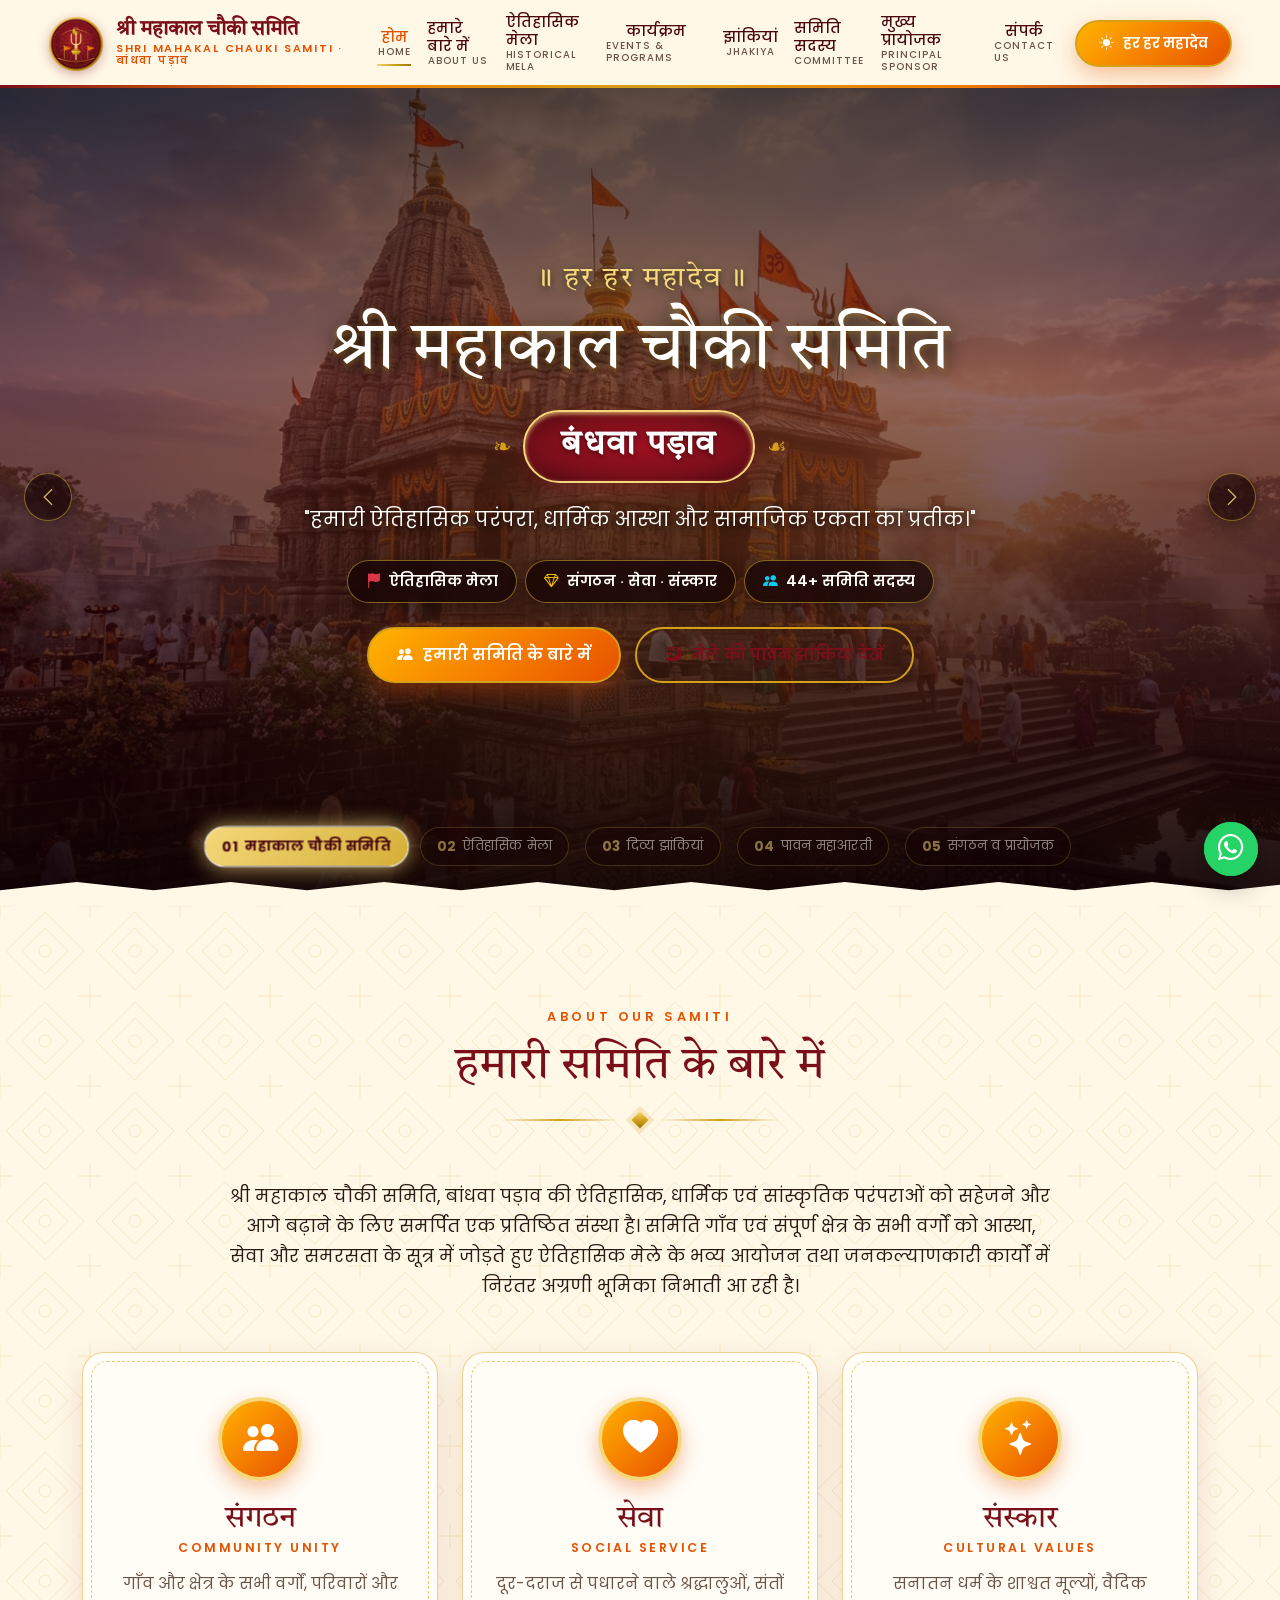
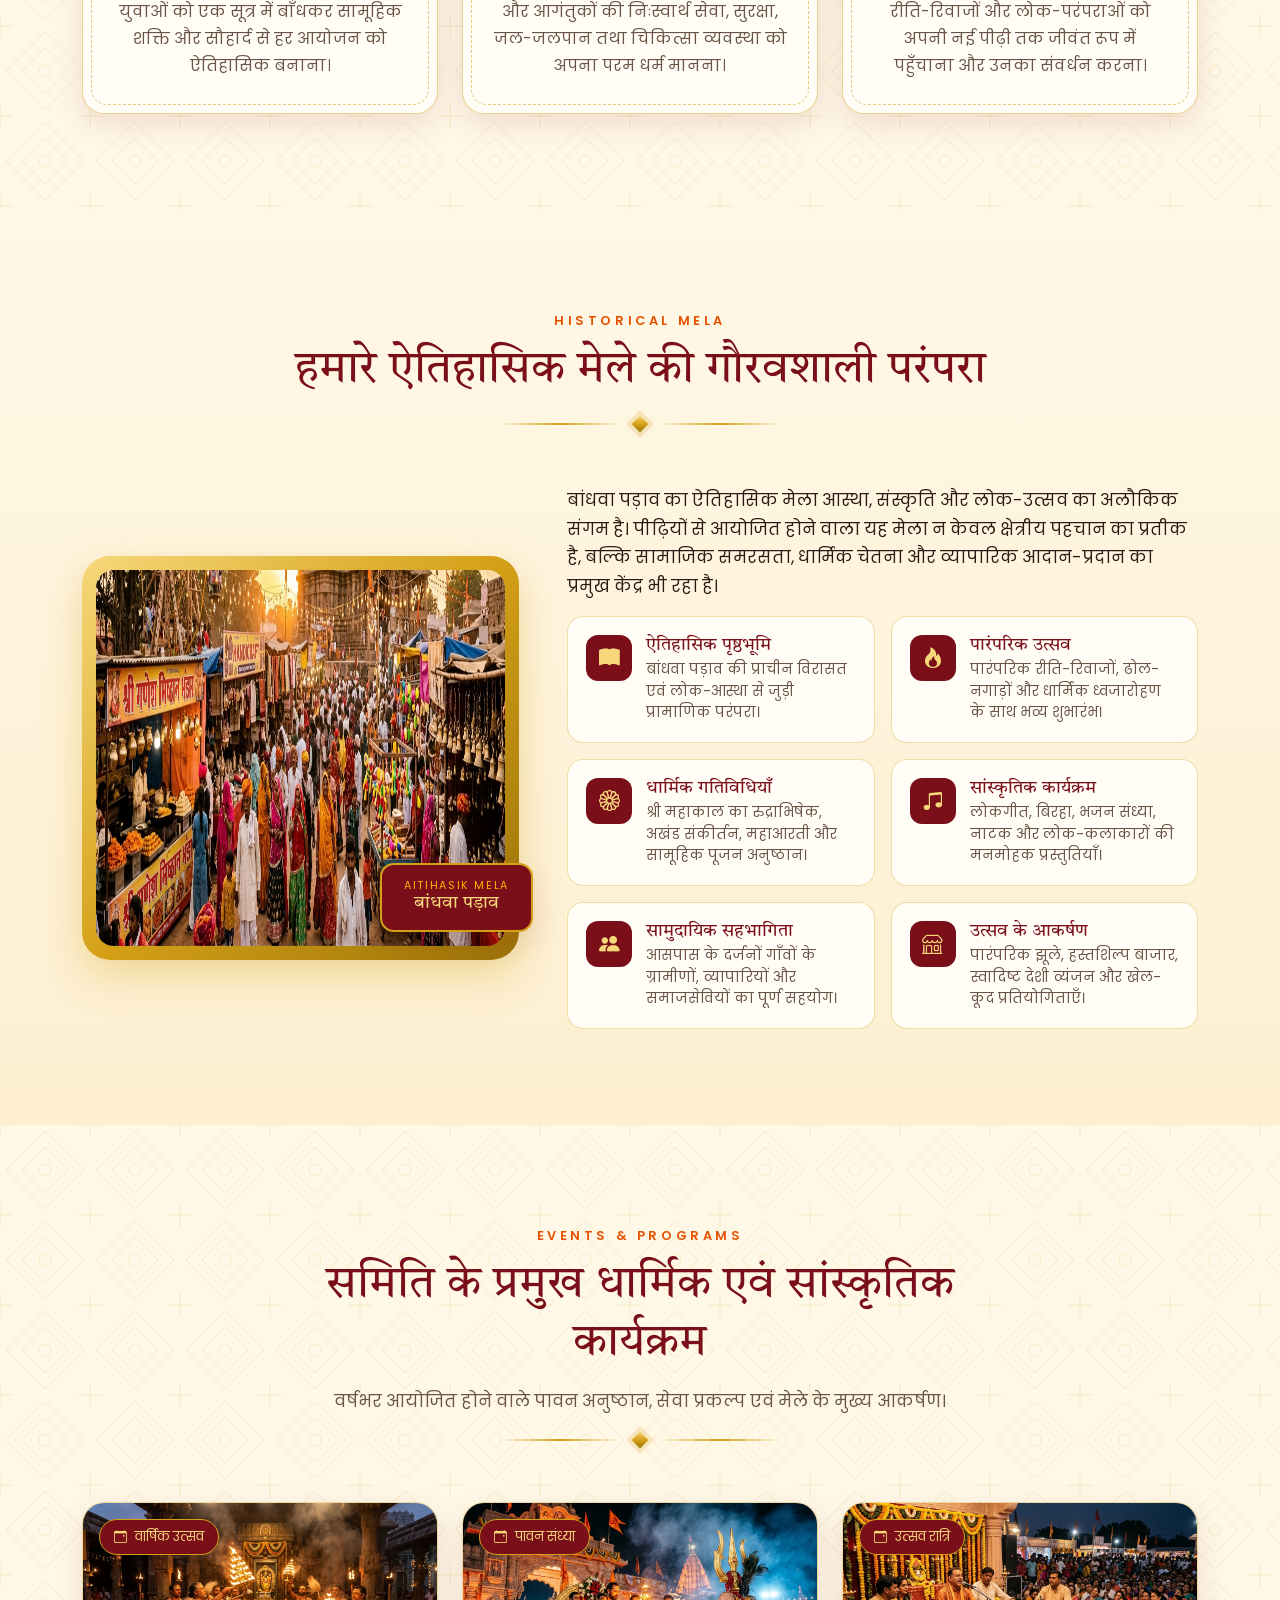
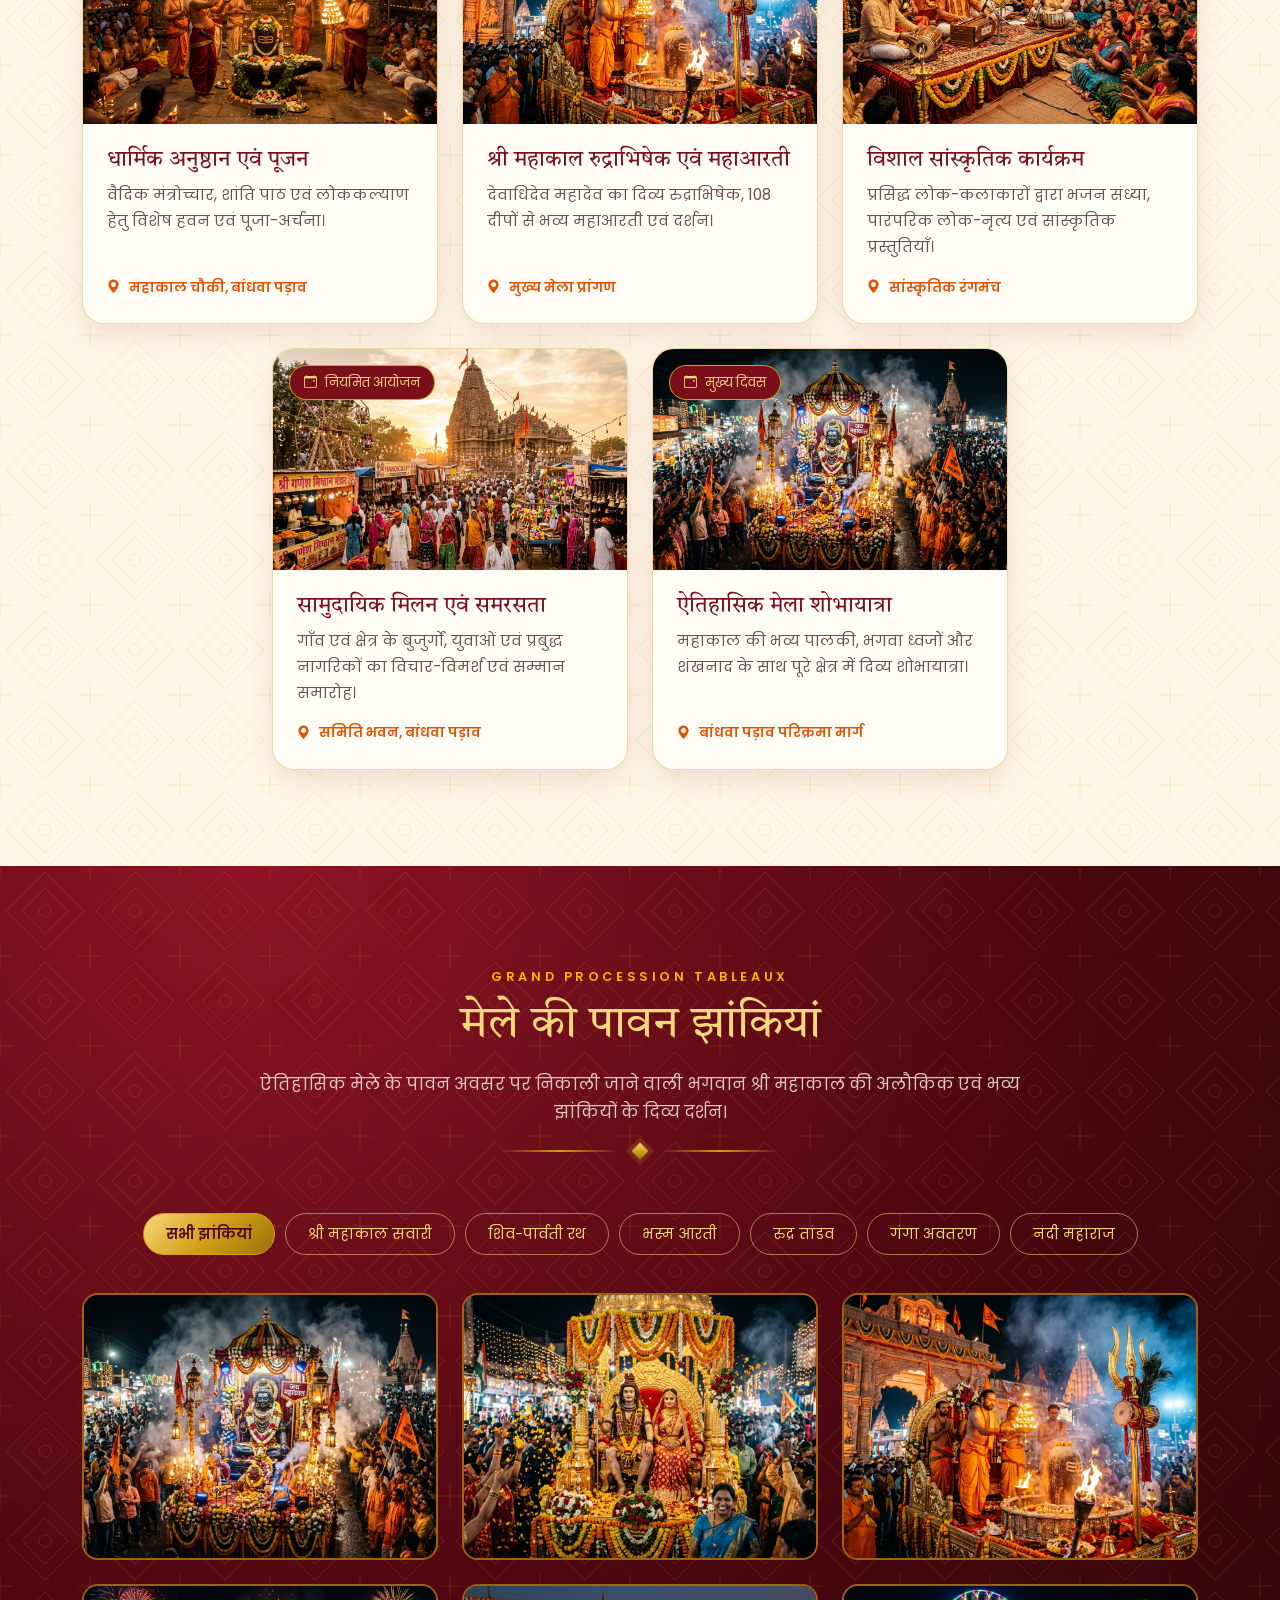
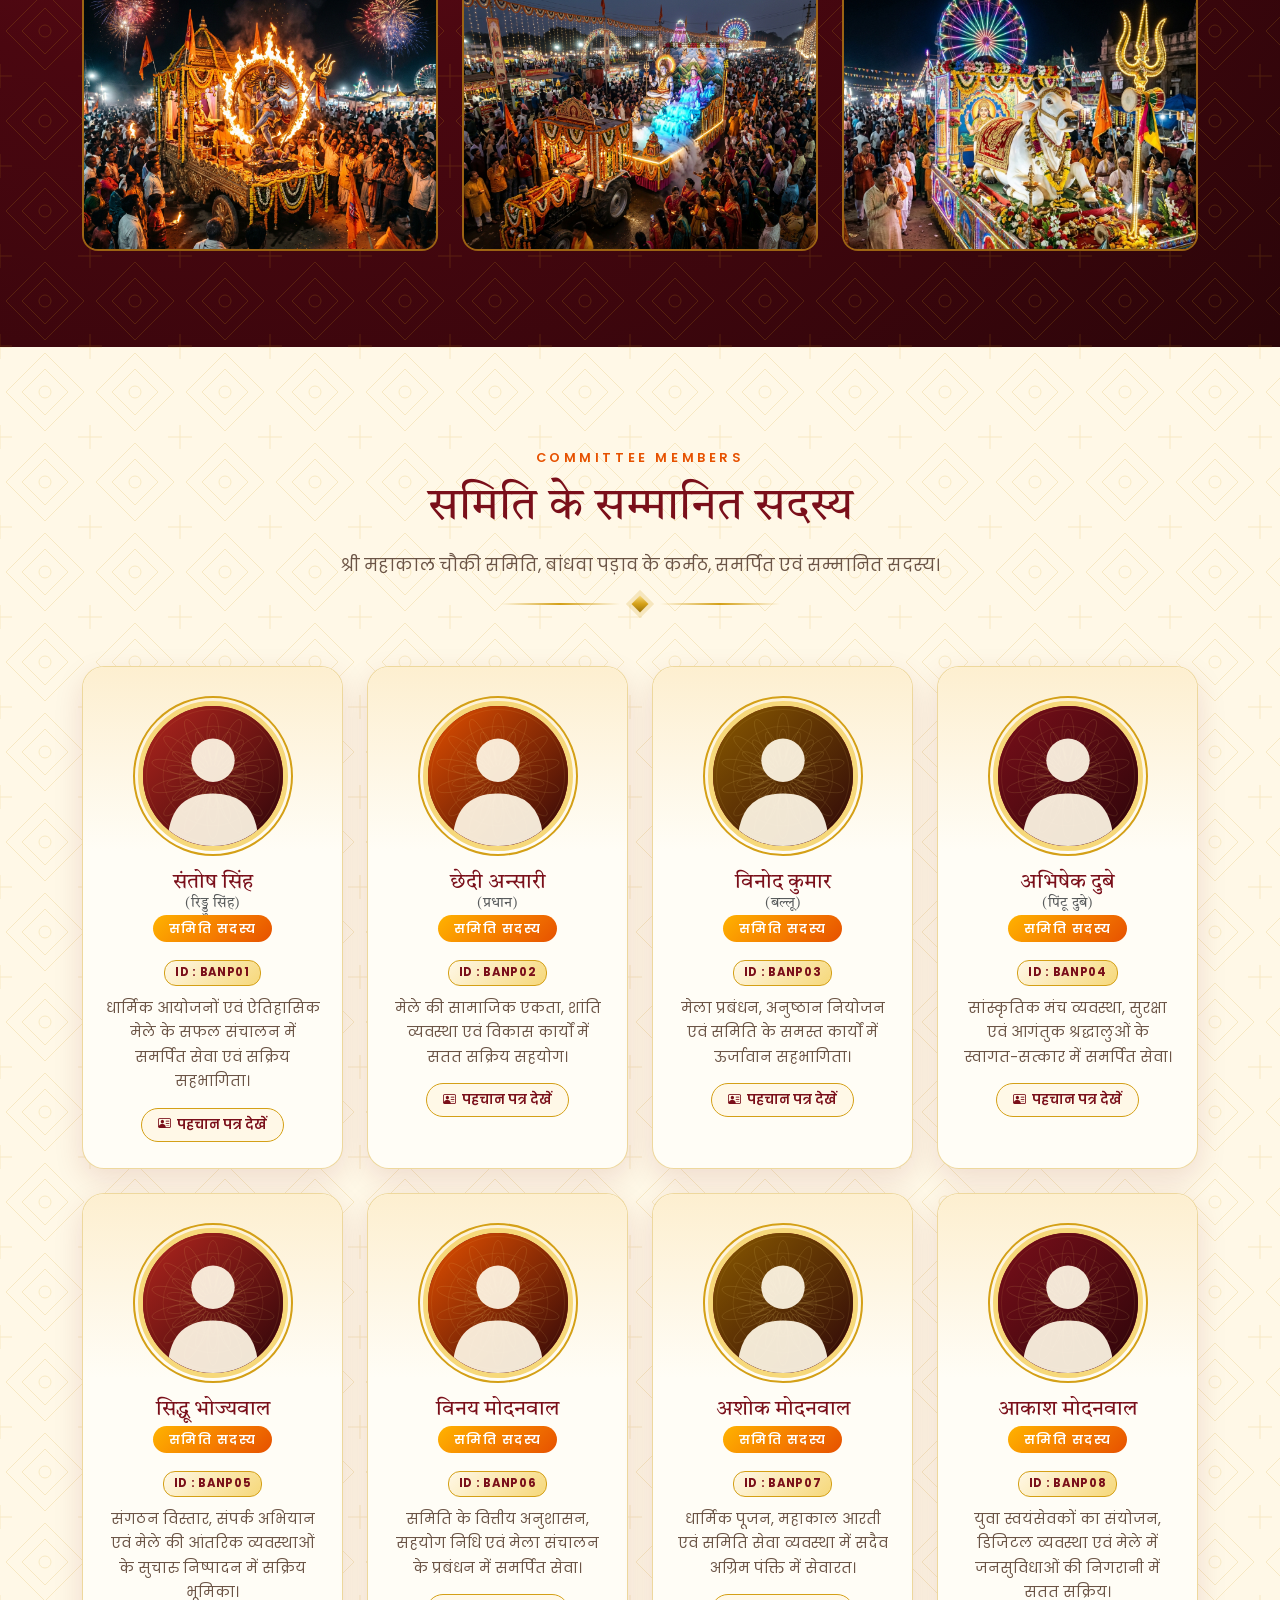
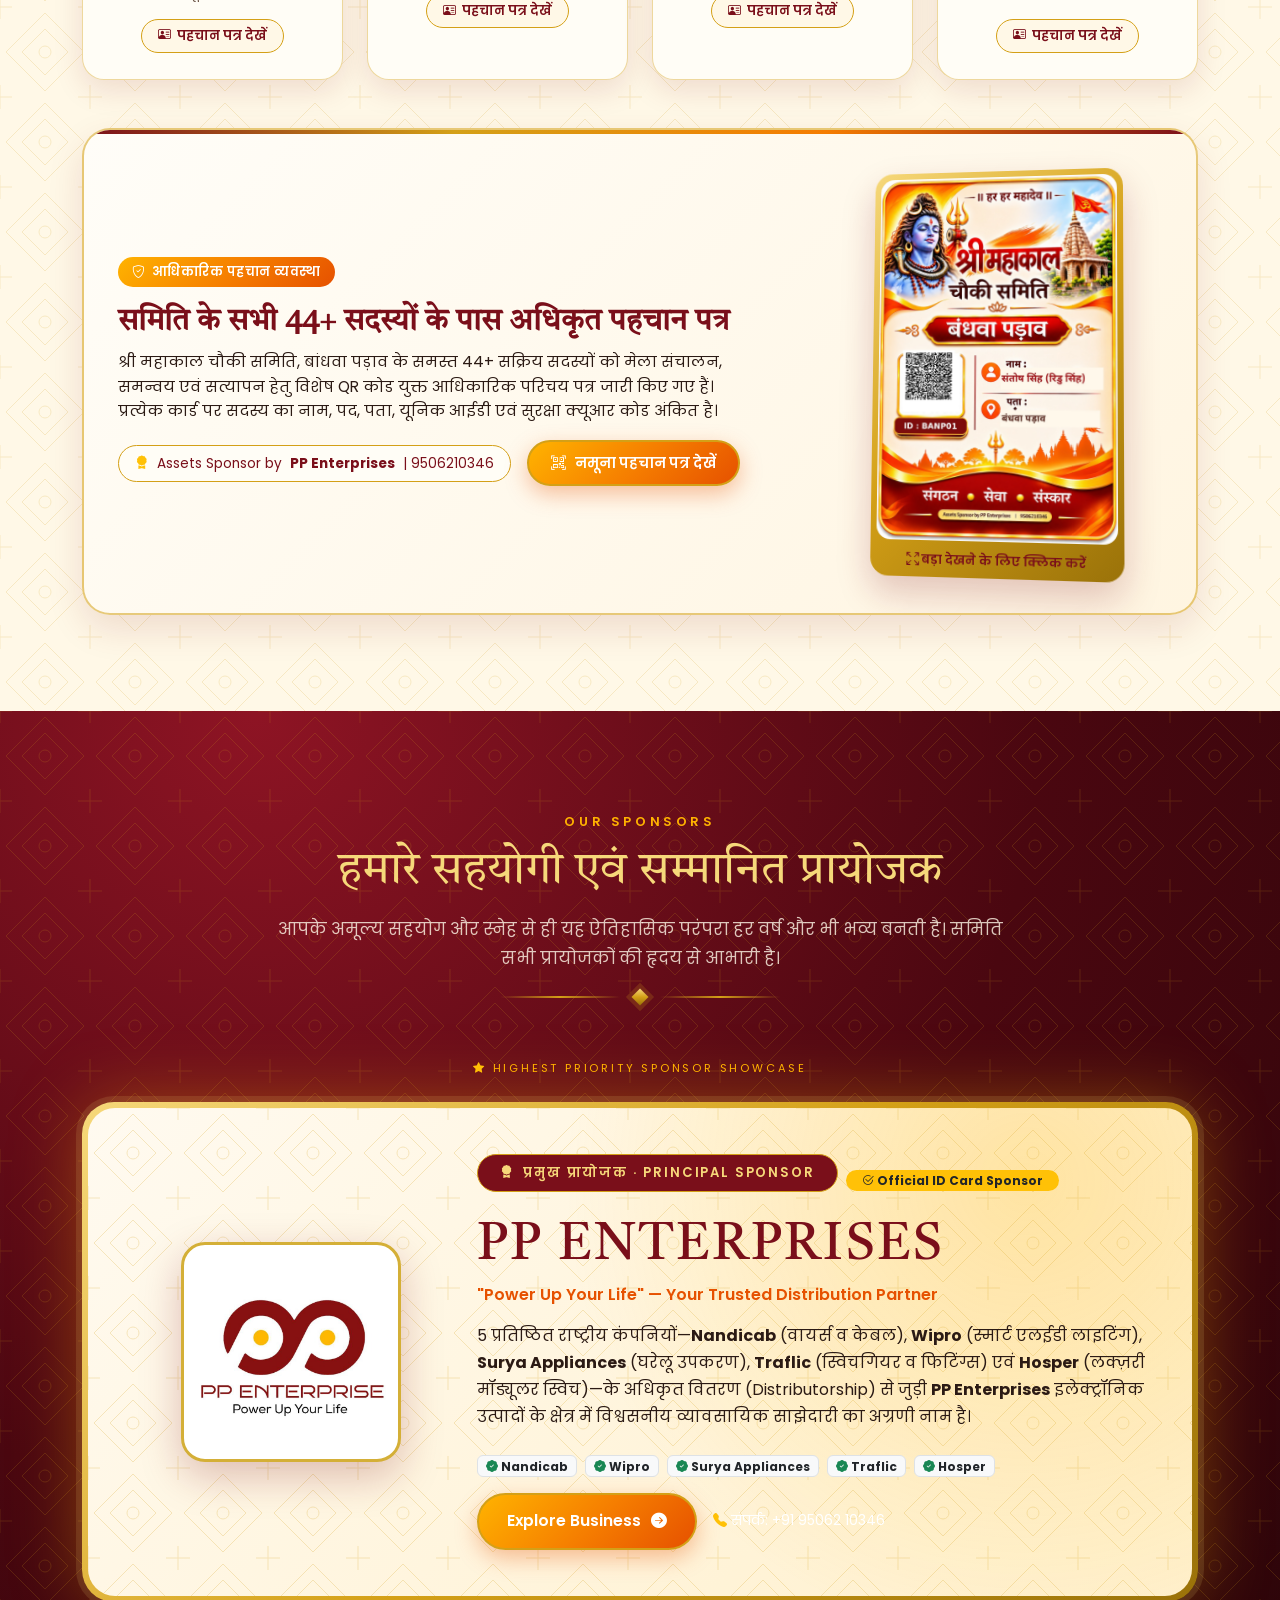
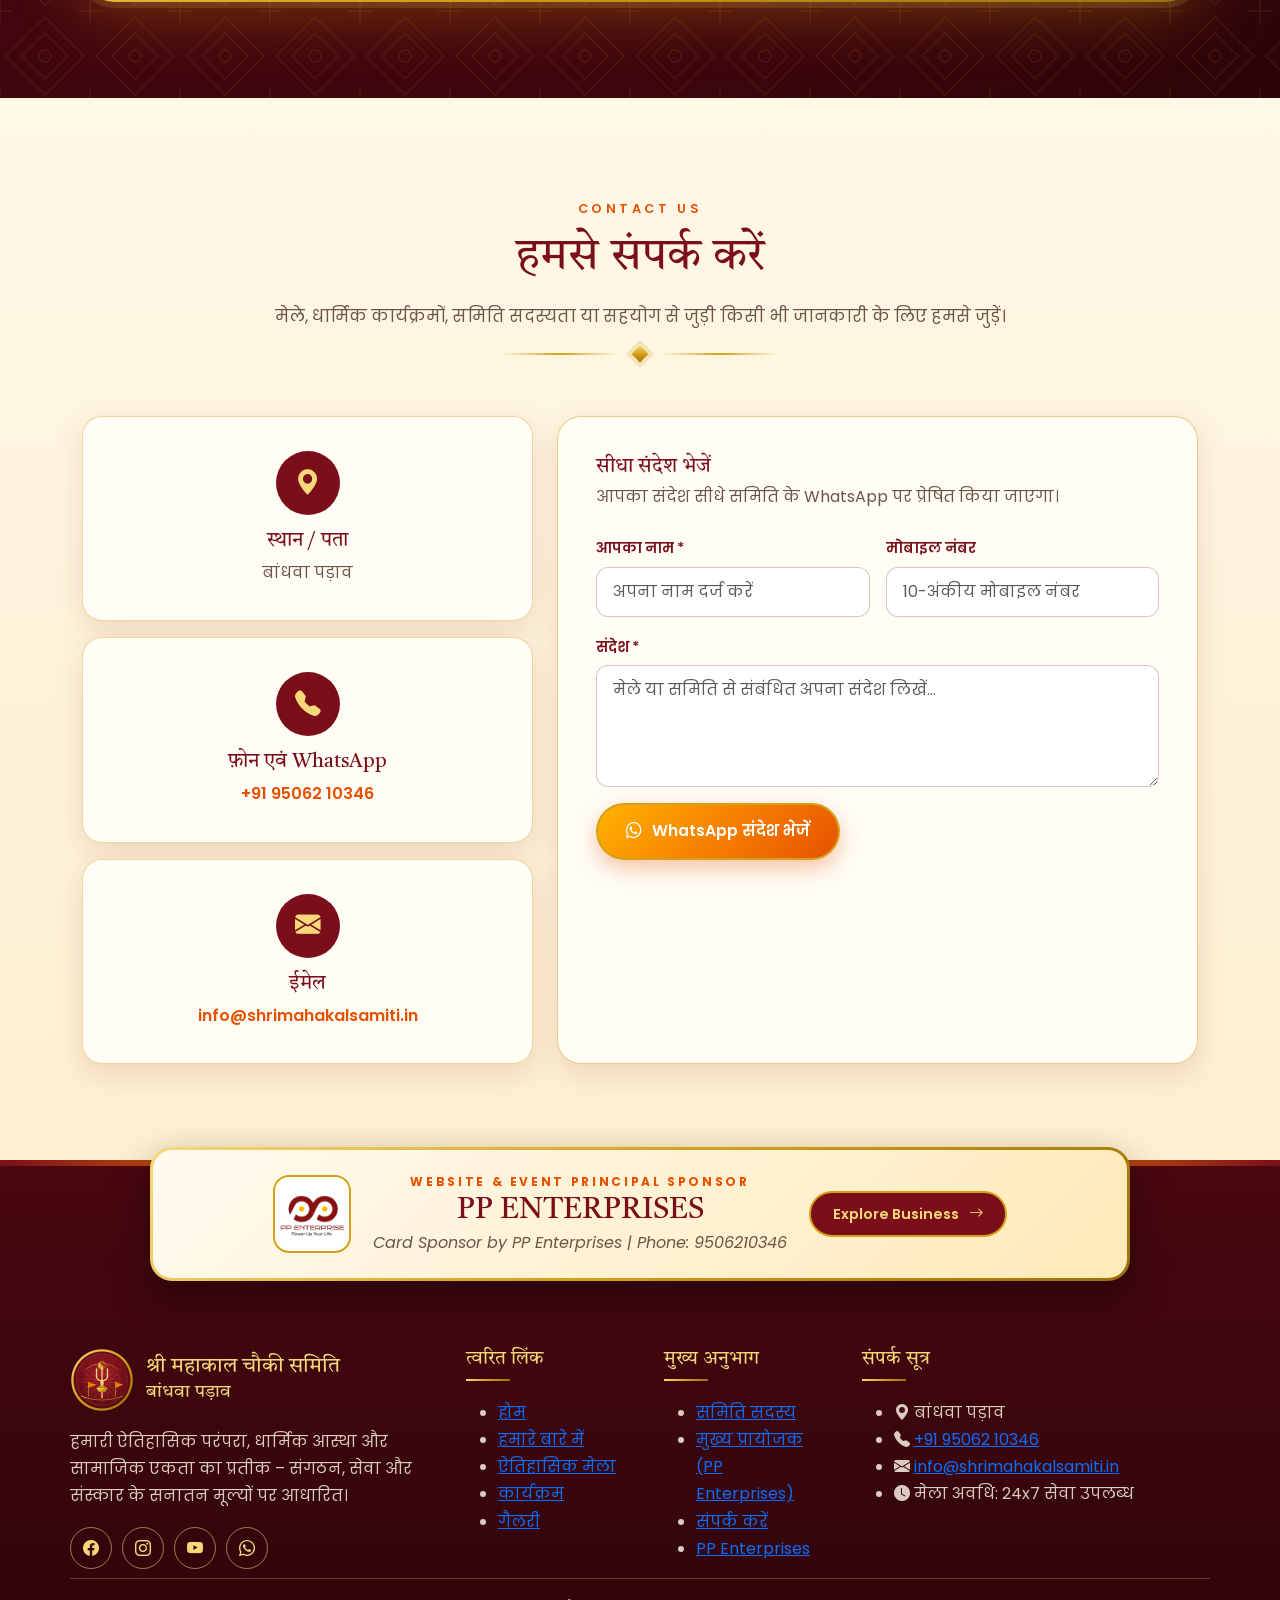
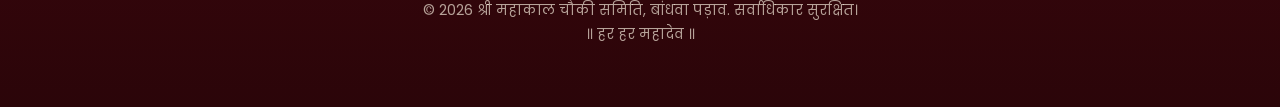
==== commit 5ae581e3: "Revert hero banner to 5-slide dynamic spiritual slider while preserving all partner, sponsor, and co" ====
--- a/shri-mahakal-website/index.html
+++ b/shri-mahakal-website/index.html
@@ -85,92 +85,64 @@
 
   <main id="main">
 
-    <!-- =====================================================================
-         HERO SECTION: 3-SLIDE DYNAMIC BANNER (REFERENCE DESIGN PATTERN)
+        <!-- =====================================================================
+         HERO SECTION: DYNAMIC SLIDING BANNER (4-5 BANNERS WITH FOREGROUND TEXT)
          ===================================================================== -->
-    <section class="banner-hero-section" id="home" aria-labelledby="heroTitle">
-      <div id="heroCarousel" class="carousel slide carousel-fade" data-bs-ride="carousel" data-bs-interval="6000" data-bs-pause="hover">
+    <section class="hero-slider-section" id="home" aria-labelledby="heroTitle">
+      <div id="heroCarousel" class="carousel slide carousel-fade" data-bs-ride="carousel" data-bs-interval="5500" data-bs-pause="hover">
         
-        <!-- Modern Bottom Pagination (Pill & Dots) -->
-        <div class="carousel-indicators banner-indicators">
-          <button type="button" data-bs-target="#heroCarousel" data-bs-slide-to="0" class="active" aria-current="true" aria-label="स्लाइड 1: श्री महाकाल चौकी समिति"></button>
-          <button type="button" data-bs-target="#heroCarousel" data-bs-slide-to="1" aria-label="स्लाइड 2: ऐतिहासिक मेला"></button>
-          <button type="button" data-bs-target="#heroCarousel" data-bs-slide-to="2" aria-label="स्लाइड 3: पावन शोभायात्रा व झांकियां"></button>
+        <!-- Indicators (Numbered Navigation Pills) -->
+        <div class="carousel-indicators hero-indicators">
+          <button type="button" data-bs-target="#heroCarousel" data-bs-slide-to="0" class="active" aria-current="true" aria-label="बैनर 1: महाकाल चौकी समिति">
+            <span class="indicator-num">01</span>
+            <span class="indicator-label">महाकाल चौकी समिति</span>
+          </button>
+          <button type="button" data-bs-target="#heroCarousel" data-bs-slide-to="1" aria-label="बैनर 2: ऐतिहासिक मेला">
+            <span class="indicator-num">02</span>
+            <span class="indicator-label">ऐतिहासिक मेला</span>
+          </button>
+          <button type="button" data-bs-target="#heroCarousel" data-bs-slide-to="2" aria-label="बैनर 3: पावन झांकियां">
+            <span class="indicator-num">03</span>
+            <span class="indicator-label">दिव्य झांकियां</span>
+          </button>
+          <button type="button" data-bs-target="#heroCarousel" data-bs-slide-to="3" aria-label="बैनर 4: महाआरती व अनुष्ठान">
+            <span class="indicator-num">04</span>
+            <span class="indicator-label">पावन महाआरती</span>
+          </button>
+          <button type="button" data-bs-target="#heroCarousel" data-bs-slide-to="4" aria-label="बैनर 5: संगठन व मुख्य प्रायोजक">
+            <span class="indicator-num">05</span>
+            <span class="indicator-label">संगठन व प्रायोजक</span>
+          </button>
         </div>
 
         <div class="carousel-inner">
 
           <!-- SLIDE 1: Shri Mahakal Chauki Samiti - Bandhwa Padav -->
           <div class="carousel-item active">
-            <div class="banner-slide-wrap">
-              <div class="banner-bg-holder">
-                <img src="assets/images/banners/banner-1.jpg" alt="श्री महाकाल चौकी समिति, बांधवा पड़ाव" class="banner-bg-img" loading="eager">
-                <div class="banner-gradient-mask"></div>
-              </div>
-
-              <div class="container banner-content-container">
-                <div class="row align-items-center">
-                  <div class="col-lg-7 col-xl-6">
-                    <div class="banner-text-box">
-                      <div class="banner-eyebrow">
-                        <span class="eyebrow-accent">॥ हर हर महादेव ॥</span>
-                        <span class="eyebrow-sep">•</span>
-                        <span>बांधवा पड़ाव</span>
-                      </div>
-
-                      <h1 class="banner-heading" id="heroTitle">
-                        श्री महाकाल <span class="heading-accent">चौकी समिति</span>
-                      </h1>
-
-                      <p class="banner-subheading">
-                        "हमारी ऐतिहासिक परंपरा, धार्मिक आस्था और सामाजिक एकता का प्रतीक।"
-                      </p>
-
-                      <div class="banner-cta-group">
-                        <a class="banner-btn-primary" href="#about">
-                          <span>हमारी समिति के बारे में</span>
-                          <i class="bi bi-arrow-right"></i>
-                        </a>
-                        <a class="banner-btn-secondary" href="#gallery">
-                          <i class="bi bi-images"></i>
-                          <span>मेले की झलकियां</span>
-                        </a>
-                      </div>
-
-                      <div class="banner-feature-row">
-                        <div class="banner-feature-item">
-                          <div class="banner-feature-icon">
-                            <i class="bi bi-flag-fill"></i>
-                          </div>
-                          <div class="banner-feature-info">
-                            <span class="feature-title">ऐतिहासिक मेला</span>
-                            <span class="feature-desc">गौरवशाली परंपरा</span>
-                          </div>
-                        </div>
-
-                        <div class="banner-feature-item">
-                          <div class="banner-feature-icon">
-                            <i class="bi bi-gem"></i>
-                          </div>
-                          <div class="banner-feature-info">
-                            <span class="feature-title">संगठन · सेवा · संस्कार</span>
-                            <span class="feature-desc">समिति के मूल मूल्य</span>
-                          </div>
-                        </div>
-
-                        <div class="banner-feature-item">
-                          <div class="banner-feature-icon">
-                            <i class="bi bi-people-fill"></i>
-                          </div>
-                          <div class="banner-feature-info">
-                            <span class="feature-title">44+ समिति सदस्य</span>
-                            <span class="feature-desc">समर्पित कार्यकर्ता</span>
-                          </div>
-                        </div>
-                      </div>
-
-                    </div>
-                  </div>
+            <div class="hero-slide-bg">
+              <img src="assets/images/banners/banner-1.jpg" alt="श्री महाकाल चौकी समिति, बांधवा पड़ाव" class="hero-bg-img" loading="eager">
+              <div class="hero-slide-overlay"></div>
+            </div>
+            <div class="container hero-slide-container">
+              <div class="hero-slide-content text-center">
+                <span class="hero-mantra">॥ हर हर महादेव ॥</span>
+                <h1 class="hero-title" id="heroTitle">श्री महाकाल चौकी समिति</h1>
+                <div class="hero-cartouche-wrap">
+                  <span class="cartouche-flourish" aria-hidden="true">❧</span>
+                  <span class="hero-cartouche">बंधवा पड़ाव</span>
+                  <span class="cartouche-flourish" aria-hidden="true">☙</span>
+                </div>
+                <p class="hero-text mx-auto">
+                  "हमारी ऐतिहासिक परंपरा, धार्मिक आस्था और सामाजिक एकता का प्रतीक।"
+                </p>
+                <div class="d-flex flex-wrap justify-content-center gap-2 mb-4">
+                  <span class="hero-pill-badge"><i class="bi bi-flag-fill text-danger"></i> ऐतिहासिक मेला</span>
+                  <span class="hero-pill-badge"><i class="bi bi-gem text-warning"></i> संगठन · सेवा · संस्कार</span>
+                  <span class="hero-pill-badge"><i class="bi bi-people-fill text-info"></i> 44+ समिति सदस्य</span>
+                </div>
+                <div class="hero-actions justify-content-center">
+                  <a class="btn-mahadev" href="#about"><i class="bi bi-people-fill"></i> हमारी समिति के बारे में</a>
+                  <a class="btn-gold-outline" href="#gallery"><i class="bi bi-images"></i> मेले की पावन झांकियां देखें</a>
                 </div>
               </div>
             </div>
@@ -178,75 +150,30 @@
 
           <!-- SLIDE 2: Historical Village Fair / Aitihasik Mela -->
           <div class="carousel-item">
-            <div class="banner-slide-wrap">
-              <div class="banner-bg-holder">
-                <img src="assets/images/banners/banner-2.jpg" alt="बांधवा पड़ाव का ऐतिहासिक मेला" class="banner-bg-img" loading="lazy">
-                <div class="banner-gradient-mask"></div>
-              </div>
-
-              <div class="container banner-content-container">
-                <div class="row align-items-center">
-                  <div class="col-lg-7 col-xl-6">
-                    <div class="banner-text-box">
-                      <div class="banner-eyebrow">
-                        <span class="eyebrow-accent">॥ जय श्री महाकाल ॥</span>
-                        <span class="eyebrow-sep">•</span>
-                        <span>वार्षिक महाउत्सव</span>
-                      </div>
-
-                      <h2 class="banner-heading">
-                        बांधवा पड़ाव का <span class="heading-accent">ऐतिहासिक मेला</span>
-                      </h2>
-
-                      <p class="banner-subheading">
-                        "दशकों पुरानी सांस्कृतिक धरोहर, धार्मिक उल्लास एवं संपूर्ण ग्रामीण क्षेत्र की समरसता का विराट संगम।"
-                      </p>
-
-                      <div class="banner-cta-group">
-                        <a class="banner-btn-primary" href="#mela">
-                          <span>मेले का इतिहास पढ़ें</span>
-                          <i class="bi bi-arrow-right"></i>
-                        </a>
-                        <a class="banner-btn-secondary" href="#events">
-                          <i class="bi bi-calendar-event"></i>
-                          <span>मुख्य कार्यक्रम</span>
-                        </a>
-                      </div>
-
-                      <div class="banner-feature-row">
-                        <div class="banner-feature-item">
-                          <div class="banner-feature-icon">
-                            <i class="bi bi-sun-fill"></i>
-                          </div>
-                          <div class="banner-feature-info">
-                            <span class="feature-title">ग्रामीण मेला</span>
-                            <span class="feature-desc">पारंपरिक संस्कृति</span>
-                          </div>
-                        </div>
-
-                        <div class="banner-feature-item">
-                          <div class="banner-feature-icon">
-                            <i class="bi bi-stars"></i>
-                          </div>
-                          <div class="banner-feature-info">
-                            <span class="feature-title">विशाल जनसमूह</span>
-                            <span class="feature-desc">अटूट जन-आस्था</span>
-                          </div>
-                        </div>
-
-                        <div class="banner-feature-item">
-                          <div class="banner-feature-icon">
-                            <i class="bi bi-geo-alt-fill"></i>
-                          </div>
-                          <div class="banner-feature-info">
-                            <span class="feature-title">तीर्थ प्रांगण</span>
-                            <span class="feature-desc">बांधवा पड़ाव स्थल</span>
-                          </div>
-                        </div>
-                      </div>
-
-                    </div>
-                  </div>
+            <div class="hero-slide-bg">
+              <img src="assets/images/banners/banner-2.jpg" alt="बांधवा पड़ाव का ऐतिहासिक मेला" class="hero-bg-img" loading="lazy">
+              <div class="hero-slide-overlay"></div>
+            </div>
+            <div class="container hero-slide-container">
+              <div class="hero-slide-content text-center">
+                <span class="hero-mantra">॥ जय श्री महाकाल ॥</span>
+                <h2 class="hero-title">बांधवा पड़ाव का ऐतिहासिक मेला</h2>
+                <div class="hero-cartouche-wrap">
+                  <span class="cartouche-flourish" aria-hidden="true">❧</span>
+                  <span class="hero-cartouche">गौरवशाली परंपरा</span>
+                  <span class="cartouche-flourish" aria-hidden="true">☙</span>
+                </div>
+                <p class="hero-text mx-auto">
+                  "दशकों पुरानी सांस्कृतिक धरोहर, धार्मिक उल्लास एवं संपूर्ण ग्रामीण क्षेत्र की समरसता का विराट संगम।"
+                </p>
+                <div class="d-flex flex-wrap justify-content-center gap-2 mb-4">
+                  <span class="hero-pill-badge"><i class="bi bi-sun-fill text-warning"></i> प्राचीन ग्रामीण मेला</span>
+                  <span class="hero-pill-badge"><i class="bi bi-stars text-warning"></i> पारंपरिक सांस्कृतिक उत्सव</span>
+                  <span class="hero-pill-badge"><i class="bi bi-geo-alt-fill text-danger"></i> बांधवा पड़ाव तीर्थ प्रांगण</span>
+                </div>
+                <div class="hero-actions justify-content-center">
+                  <a class="btn-mahadev" href="#mela"><i class="bi bi-journal-text"></i> मेले का इतिहास पढ़ें</a>
+                  <a class="btn-gold-outline" href="#events"><i class="bi bi-calendar-check-fill"></i> मुख्य कार्यक्रम देखें</a>
                 </div>
               </div>
             </div>
@@ -254,100 +181,113 @@
 
           <!-- SLIDE 3: Grand Shobha Yatra & Divine Jhankis -->
           <div class="carousel-item">
-            <div class="banner-slide-wrap">
-              <div class="banner-bg-holder">
-                <img src="assets/images/banners/banner-3.jpg" alt="अलौकिक शोभायात्रा एवं भव्य झांकियां" class="banner-bg-img" loading="lazy">
-                <div class="banner-gradient-mask"></div>
-              </div>
-
-              <div class="container banner-content-container">
-                <div class="row align-items-center">
-                  <div class="col-lg-7 col-xl-6">
-                    <div class="banner-text-box">
-                      <div class="banner-eyebrow">
-                        <span class="eyebrow-accent">॥ ॐ नमः शिवाय ॥</span>
-                        <span class="eyebrow-sep">•</span>
-                        <span>दिव्य झांकियां</span>
-                      </div>
-
-                      <h2 class="banner-heading">
-                        अलौकिक शोभायात्रा <span class="heading-accent">& झांकियां</span>
-                      </h2>
-
-                      <p class="banner-subheading">
-                        "मेले के पावन अवसर पर देवाधिदेव महादेव की भव्य सवारी व 6 दिव्य झांकियों के अलौकिक दर्शन।"
-                      </p>
-
-                      <div class="banner-cta-group">
-                        <a class="banner-btn-primary" href="#gallery">
-                          <span>सभी झांकियों के दर्शन</span>
-                          <i class="bi bi-arrow-right"></i>
-                        </a>
-                        <a class="banner-btn-secondary" href="pp-enterprises.html">
-                          <i class="bi bi-award-fill"></i>
-                          <span>मुख्य प्रायोजक</span>
-                        </a>
-                      </div>
-
-                      <div class="banner-feature-row">
-                        <div class="banner-feature-item">
-                          <div class="banner-feature-icon">
-                            <i class="bi bi-shield-fill-check"></i>
-                          </div>
-                          <div class="banner-feature-info">
-                            <span class="feature-title">पालकी सवारी</span>
-                            <span class="feature-desc">श्री महाकाल की कृपा</span>
-                          </div>
-                        </div>
-
-                        <div class="banner-feature-item">
-                          <div class="banner-feature-icon">
-                            <i class="bi bi-fire"></i>
-                          </div>
-                          <div class="banner-feature-info">
-                            <span class="feature-title">भस्म आरती & तांडव</span>
-                            <span class="feature-desc">अद्भुत स्वरूप</span>
-                          </div>
-                        </div>
-
-                        <div class="banner-feature-item">
-                          <div class="banner-feature-icon">
-                            <i class="bi bi-award-fill"></i>
-                          </div>
-                          <div class="banner-feature-info">
-                            <span class="feature-title">PP Enterprises</span>
-                            <span class="feature-desc">मुख्य सहयोगी</span>
-                          </div>
-                        </div>
-                      </div>
-
-                    </div>
-                  </div>
-                </div>
-              </div>
-            </div>
-          </div>
-
-        </div>
-
-        <!-- Left / Right Edge Circular Navigation Arrows (Matching Reference) -->
-        <button class="carousel-control-prev banner-nav-btn" type="button" data-bs-target="#heroCarousel" data-bs-slide="prev" aria-label="पिछला बैनर">
-          <span class="banner-nav-arrow" aria-hidden="true">
-            <i class="bi bi-chevron-left"></i>
-          </span>
+            <div class="hero-slide-bg">
+              <img src="assets/images/banners/banner-3.jpg" alt="भव्य शोभायात्रा एवं पावन झांकियां" class="hero-bg-img" loading="lazy">
+              <div class="hero-slide-overlay"></div>
+            </div>
+            <div class="container hero-slide-container">
+              <div class="hero-slide-content text-center">
+                <span class="hero-mantra">॥ ॐ नमः शिवाय ॥</span>
+                <h2 class="hero-title">अलौकिक शोभायात्रा एवं झांकियां</h2>
+                <div class="hero-cartouche-wrap">
+                  <span class="cartouche-flourish" aria-hidden="true">❧</span>
+                  <span class="hero-cartouche">दिव्य दर्शन</span>
+                  <span class="cartouche-flourish" aria-hidden="true">☙</span>
+                </div>
+                <p class="hero-text mx-auto">
+                  "ऐतिहासिक मेले के पावन अवसर पर भगवान श्री महाकाल की भव्य सवारी व 6 दिव्य झांकियों के अलौकिक दर्शन।"
+                </p>
+                <div class="d-flex flex-wrap justify-content-center gap-2 mb-4">
+                  <span class="hero-pill-badge"><i class="bi bi-shield-fill-check text-warning"></i> श्री महाकाल पालकी सवारी</span>
+                  <span class="hero-pill-badge"><i class="bi bi-fire text-danger"></i> रुद्र तांडव व भस्म आरती</span>
+                  <span class="hero-pill-badge"><i class="bi bi-magic text-info"></i> 6 विशेष जीवंत झांकियां</span>
+                </div>
+                <div class="hero-actions justify-content-center">
+                  <a class="btn-mahadev" href="#gallery"><i class="bi bi-images"></i> सभी झांकियों के दर्शन करें</a>
+                  <a class="btn-gold-outline" href="#events"><i class="bi bi-compass-fill"></i> शोभायात्रा विवरण</a>
+                </div>
+              </div>
+            </div>
+          </div>
+
+          <!-- SLIDE 4: Maha Aarti & Religious Rituals -->
+          <div class="carousel-item">
+            <div class="hero-slide-bg">
+              <img src="assets/images/banners/banner-4.jpg" alt="पावन महाआरती एवं रुद्राभिषेक" class="hero-bg-img" loading="lazy">
+              <div class="hero-slide-overlay"></div>
+            </div>
+            <div class="container hero-slide-container">
+              <div class="hero-slide-content text-center">
+                <span class="hero-mantra">॥ कर्पूरगौरं करुणावतारम् ॥</span>
+                <h2 class="hero-title">पावन महाआरती एवं रुद्राभिषेक</h2>
+                <div class="hero-cartouche-wrap">
+                  <span class="cartouche-flourish" aria-hidden="true">❧</span>
+                  <span class="hero-cartouche">108 दीप महाआरती</span>
+                  <span class="cartouche-flourish" aria-hidden="true">☙</span>
+                </div>
+                <p class="hero-text mx-auto">
+                  "वैदिक मंत्रोच्चार, शंखनाद, डमरू की ध्वनि और 108 अखंड दीपों की ज्योति से पावन होता बांधवा पड़ाव धाम।"
+                </p>
+                <div class="d-flex flex-wrap justify-content-center gap-2 mb-4">
+                  <span class="hero-pill-badge"><i class="bi bi-brightness-high-fill text-warning"></i> 108 दीप महाआरती</span>
+                  <span class="hero-pill-badge"><i class="bi bi-droplet-fill text-info"></i> पवित्र रुद्राभिषेक</span>
+                  <span class="hero-pill-badge"><i class="bi bi-bell-fill text-warning"></i> अखंड भजन संध्या</span>
+                </div>
+                <div class="hero-actions justify-content-center">
+                  <a class="btn-mahadev" href="#events"><i class="bi bi-calendar-event"></i> धार्मिक कार्यक्रम देखें</a>
+                  <a class="btn-gold-outline" href="#contact"><i class="bi bi-telephone-fill"></i> समिति से संपर्क करें</a>
+                </div>
+              </div>
+            </div>
+          </div>
+
+          <!-- SLIDE 5: Organization, Values & PP Enterprises Sponsor -->
+          <div class="carousel-item">
+            <div class="hero-slide-bg">
+              <img src="assets/images/banners/banner-5.jpg" alt="संगठन सेवा संस्कार एवं मुख्य प्रायोजक" class="hero-bg-img" loading="lazy">
+              <div class="hero-slide-overlay"></div>
+            </div>
+            <div class="container hero-slide-container">
+              <div class="hero-slide-content text-center">
+                <span class="hero-mantra">॥ संगठन ● सेवा ● संस्कार ॥</span>
+                <h2 class="hero-title">श्री महाकाल चौकी समिति परिवार</h2>
+                <div class="hero-cartouche-wrap">
+                  <span class="cartouche-flourish" aria-hidden="true">❧</span>
+                  <span class="hero-cartouche">Principal Sponsor: PP Enterprises</span>
+                  <span class="cartouche-flourish" aria-hidden="true">☙</span>
+                </div>
+                <p class="hero-text mx-auto">
+                  "समर्पित 44+ सदस्यों की एकजुट शक्ति एवं मुख्य सहयोगी पी. पी. एंटरप्राइजेज (PP Enterprises | 9506210346) का पावन सहयोग।"
+                </p>
+                <div class="d-flex flex-wrap justify-content-center gap-2 mb-4">
+                  <span class="hero-pill-badge"><i class="bi bi-award-fill text-warning"></i> मुख्य प्रायोजक: PP Enterprises</span>
+                  <span class="hero-pill-badge"><i class="bi bi-people-fill text-primary"></i> 44+ समिति सदस्य</span>
+                  <span class="hero-pill-badge"><i class="bi bi-telephone-fill text-success"></i> 9506210346</span>
+                </div>
+                <div class="hero-actions justify-content-center">
+                  <a class="btn-mahadev" href="pp-enterprises.html"><i class="bi bi-briefcase-fill"></i> PP Enterprises एक्सप्लोर करें</a>
+                  <a class="btn-gold-outline" href="#committee"><i class="bi bi-person-lines-fill"></i> समिति सदस्यों की सूची</a>
+                </div>
+              </div>
+            </div>
+          </div>
+
+        </div>
+
+        <!-- Carousel Prev / Next Controls -->
+        <button class="carousel-control-prev hero-carousel-btn" type="button" data-bs-target="#heroCarousel" data-bs-slide="prev" aria-label="पिछला बैनर">
+          <span class="hero-nav-circle" aria-hidden="true"><i class="bi bi-chevron-left"></i></span>
           <span class="visually-hidden">Previous</span>
         </button>
-
-        <button class="carousel-control-next banner-nav-btn" type="button" data-bs-target="#heroCarousel" data-bs-slide="next" aria-label="अगला बैनर">
-          <span class="banner-nav-arrow" aria-hidden="true">
-            <i class="bi bi-chevron-right"></i>
-          </span>
+        <button class="carousel-control-next hero-carousel-btn" type="button" data-bs-target="#heroCarousel" data-bs-slide="next" aria-label="अगला बैनर">
+          <span class="hero-nav-circle" aria-hidden="true"><i class="bi bi-chevron-right"></i></span>
           <span class="visually-hidden">Next</span>
         </button>
 
       </div>
       <div class="hero-wave" aria-hidden="true"></div>
     </section>
+
 
     <!-- =====================================================================
          ABOUT OUR SAMITI
--- a/shri-mahakal-website/assets/css/style.css
+++ b/shri-mahakal-website/assets/css/style.css
@@ -231,11 +231,12 @@
   .nav-cta { margin: 14px 0 4px; width: 100%; }
 }
 
-/* ---------- Hero Banner (Reference Design Pattern with 3 Images) ---------- */
-.banner-hero-section {
+/* ---------- Hero Slider (Dynamic 4-5 Banners) ---------- */
+.hero-slider-section {
   position: relative;
   overflow: hidden;
-  background-color: #FFFDF8;
+  background: #140205;
+  color: #FFF;
 }
 
 #heroCarousel {
@@ -243,355 +244,252 @@
   width: 100%;
 }
 
-.banner-slide-wrap {
-  position: relative;
+.hero-slider-section .carousel-item {
   min-height: calc(100vh - var(--header-h));
-  display: flex;
-  align-items: center;
+  position: relative;
   overflow: hidden;
-}
-
-@media (min-width: 1200px) {
-  .banner-slide-wrap {
-    min-height: 640px;
-    max-height: 740px;
-  }
-}
-
-/* Background image & gradient mask */
-.banner-bg-holder {
+  background-color: #120104;
+}
+
+/* Background image with Ken Burns subtle animation */
+.hero-slide-bg {
   position: absolute;
   inset: 0;
   z-index: 1;
   overflow: hidden;
 }
 
-.banner-bg-img {
+.hero-bg-img {
   width: 100%;
   height: 100%;
   object-fit: cover;
-  object-position: right center;
-  transform: scale(1.04);
+  object-position: center;
+  transform: scale(1.06);
   transition: transform 6s cubic-bezier(0.25, 1, 0.5, 1);
 }
 
-.carousel-item.active .banner-bg-img {
+.carousel-item.active .hero-bg-img {
   transform: scale(1);
 }
 
-/* Gradient mask: smooth white/cream fade on left (matching reference) */
-.banner-gradient-mask {
+/* Rich spiritual overlay: ensures text readability on top of any image */
+.hero-slide-overlay {
   position: absolute;
   inset: 0;
   background: linear-gradient(
-    90deg,
-    rgba(255, 253, 248, 0.98) 0%,
-    rgba(255, 253, 248, 0.96) 38%,
-    rgba(255, 251, 244, 0.88) 52%,
-    rgba(255, 250, 240, 0.45) 70%,
-    rgba(255, 250, 240, 0.12) 86%,
-    transparent 100%
+    180deg,
+    rgba(20, 2, 5, 0.72) 0%,
+    rgba(74, 7, 16, 0.62) 35%,
+    rgba(35, 3, 7, 0.78) 70%,
+    rgba(14, 1, 3, 0.94) 100%
   );
   pointer-events: none;
-  z-index: 2;
+}
+
+.hero-slide-overlay::after {
+  content: "";
+  position: absolute;
+  inset: 0;
+  background-image: radial-gradient(circle at 50% 45%, rgba(212, 175, 55, 0.16) 0%, transparent 68%);
+  pointer-events: none;
 }
 
 /* Foreground content container */
-.banner-content-container {
+.hero-slide-container {
   position: relative;
   z-index: 3;
-  padding: 60px 15px 90px;
-  width: 100%;
-}
-
-.banner-text-box {
-  max-width: 600px;
-}
-
-/* Eyebrow */
-.banner-eyebrow {
+  min-height: calc(100vh - var(--header-h));
+  display: flex;
+  align-items: center;
+  justify-content: center;
+  padding: 85px 20px 140px;
+}
+
+.hero-slide-content {
+  max-width: 900px;
+  margin: 0 auto;
+}
+
+.hero-slide-content .hero-mantra {
+  font-family: var(--font-display);
+  font-size: clamp(1.2rem, 2.2vw, 1.85rem);
+  color: #F6D87A;
+  letter-spacing: 0.08em;
+  margin-bottom: 8px;
+  display: inline-block;
+  text-shadow: 0 2px 10px rgba(0, 0, 0, 0.8), 0 0 16px rgba(246, 216, 122, 0.45);
+}
+
+.hero-slide-content .hero-title {
+  font-family: var(--font-display);
+  font-size: clamp(2.3rem, 5.2vw, 4.2rem);
+  line-height: 1.18;
+  color: #FFFFFF;
+  margin: 0 0 10px;
+  text-shadow: 0 4px 20px rgba(0, 0, 0, 0.9), 0 2px 6px rgba(212, 175, 55, 0.6);
+}
+
+.hero-slide-content .hero-text {
+  font-size: clamp(1.05rem, 1.8vw, 1.25rem);
+  color: #FFFDF8;
+  max-width: 760px;
+  margin: 0 auto 24px;
+  text-shadow: 0 2px 10px rgba(0, 0, 0, 0.9);
+  line-height: 1.65;
+}
+
+.hero-slide-content .hero-pill-badge {
   display: inline-flex;
   align-items: center;
   gap: 8px;
-  font-size: 0.88rem;
-  font-weight: 700;
-  text-transform: uppercase;
-  letter-spacing: 0.14em;
-  color: var(--maroon);
-  margin-bottom: 14px;
-}
-
-.banner-eyebrow .eyebrow-accent {
-  color: var(--saffron-deep);
-}
-
-.banner-eyebrow .eyebrow-sep {
-  color: var(--gold);
-  font-size: 1.1rem;
-}
-
-/* Headline */
-.banner-heading {
-  font-family: var(--font-display);
-  font-size: clamp(2.3rem, 4.2vw, 3.8rem);
-  line-height: 1.15;
-  color: var(--maroon);
-  font-weight: 700;
-  margin: 0 0 16px;
-  text-shadow: 0 1px 2px rgba(255, 255, 255, 0.9);
-}
-
-.banner-heading .heading-accent {
-  color: var(--saffron-deep);
-  position: relative;
-  display: inline-block;
-}
-
-/* Subheading */
-.banner-subheading {
-  font-size: clamp(1.02rem, 1.4vw, 1.2rem);
-  color: var(--ink-soft);
-  line-height: 1.6;
-  margin: 0 0 28px;
-  max-width: 540px;
-}
-
-/* CTA Group (Two pill buttons matching reference) */
-.banner-cta-group {
-  display: flex;
-  flex-wrap: wrap;
-  gap: 14px;
-  align-items: center;
-  margin-bottom: 32px;
-}
-
-.banner-btn-primary {
-  display: inline-flex;
-  align-items: center;
-  gap: 10px;
-  padding: 13px 28px;
-  border-radius: 50px;
-  background: linear-gradient(135deg, #FF6F00 0%, #E65100 100%);
-  color: #FFFFFF !important;
+  padding: 8px 18px;
+  border-radius: 999px;
+  background: rgba(18, 2, 4, 0.72);
+  border: 1px solid rgba(212, 175, 55, 0.55);
+  backdrop-filter: blur(8px);
+  -webkit-backdrop-filter: blur(8px);
+  font-size: 0.92rem;
   font-weight: 600;
-  font-size: 0.96rem;
-  box-shadow: 0 6px 18px rgba(230, 81, 0, 0.35);
-  border: none;
-  text-decoration: none;
-  transition: all 0.3s ease;
-}
-
-.banner-btn-primary:hover {
+  color: #FFFDF8;
+  box-shadow: 0 4px 15px rgba(0, 0, 0, 0.35);
+  transition: transform 0.25s ease, border-color 0.25s ease;
+}
+
+.hero-slide-content .hero-pill-badge:hover {
   transform: translateY(-2px);
-  box-shadow: 0 8px 22px rgba(230, 81, 0, 0.45);
-  color: #FFFFFF !important;
-}
-
-.banner-btn-primary i {
-  font-size: 1.1rem;
-  transition: transform 0.25s ease;
-}
-
-.banner-btn-primary:hover i {
-  transform: translateX(4px);
-}
-
-.banner-btn-secondary {
-  display: inline-flex;
-  align-items: center;
-  gap: 8px;
-  padding: 12px 26px;
-  border-radius: 50px;
-  background: #FFFFFF;
-  color: var(--maroon) !important;
-  font-weight: 600;
-  font-size: 0.96rem;
-  border: 2px solid rgba(212, 160, 23, 0.6);
-  box-shadow: 0 4px 12px rgba(0, 0, 0, 0.05);
-  text-decoration: none;
-  transition: all 0.3s ease;
-}
-
-.banner-btn-secondary:hover {
-  background: var(--maroon);
-  color: #FFFFFF !important;
-  border-color: var(--maroon);
-  transform: translateY(-2px);
-  box-shadow: 0 6px 16px rgba(122, 15, 26, 0.25);
-}
-
-/* Feature Badges Row (Matching Reference) */
-.banner-feature-row {
-  display: flex;
-  flex-wrap: wrap;
-  gap: 20px;
-  align-items: center;
-  padding-top: 18px;
-  border-top: 1px solid rgba(212, 160, 23, 0.3);
-}
-
-.banner-feature-item {
-  display: flex;
-  align-items: center;
-  gap: 10px;
-}
-
-.banner-feature-icon {
-  width: 36px;
-  height: 36px;
-  border-radius: 50%;
-  background: rgba(255, 238, 209, 0.85);
-  border: 1px solid rgba(230, 81, 0, 0.3);
-  display: flex;
-  align-items: center;
-  justify-content: center;
-  font-size: 1.05rem;
-  color: var(--saffron-deep);
-  flex-shrink: 0;
-}
-
-.banner-feature-info {
-  display: flex;
-  flex-direction: column;
-}
-
-.banner-feature-info .feature-title {
-  font-weight: 700;
-  font-size: 0.9rem;
-  color: var(--maroon);
-  line-height: 1.25;
-}
-
-.banner-feature-info .feature-desc {
-  font-size: 0.76rem;
-  color: var(--ink-soft);
-}
-
-/* Indicators (Pill + Dots matching reference) */
-.banner-indicators {
-  position: absolute;
-  bottom: 22px;
+  border-color: var(--gold-light);
+}
+
+.hero-actions { display: flex; flex-wrap: wrap; gap: 14px; }
+
+/* Indicators (Numbered Navigation Pills) */
+.hero-indicators {
+  position: absolute;
+  bottom: 40px;
   left: 0;
   right: 0;
-  z-index: 10;
+  z-index: 5;
   display: flex;
   justify-content: center;
-  align-items: center;
-  gap: 8px;
+  gap: 10px;
   margin: 0;
   padding: 0;
 }
 
-.banner-indicators button {
-  width: 9px !important;
-  height: 9px !important;
-  border-radius: 50% !important;
-  background: #D8CEBE !important;
-  border: none !important;
-  opacity: 0.7 !important;
-  padding: 0 !important;
-  transition: all 0.35s cubic-bezier(0.25, 1, 0.5, 1) !important;
+.hero-indicators button {
+  width: auto !important;
+  height: auto !important;
+  text-indent: 0 !important;
+  background: rgba(20, 2, 5, 0.72) !important;
+  border: 1px solid rgba(212, 175, 55, 0.45) !important;
+  border-radius: 30px !important;
+  padding: 7px 16px !important;
+  opacity: 0.75;
+  transition: all 0.35s ease;
+  display: inline-flex;
+  align-items: center;
+  gap: 7px;
+  color: #FFFDF8;
+  backdrop-filter: blur(8px);
+  -webkit-backdrop-filter: blur(8px);
   cursor: pointer;
 }
 
-.banner-indicators button.active {
-  width: 28px !important;
-  border-radius: 8px !important;
-  background: linear-gradient(90deg, #FF6F00, #E65100) !important;
-  opacity: 1 !important;
-  box-shadow: 0 2px 8px rgba(230, 81, 0, 0.4) !important;
-}
-
-/* Navigation Arrows (Circular buttons on edges matching reference) */
-.banner-nav-btn {
-  position: absolute;
+.hero-indicators button .indicator-num {
+  font-weight: 700;
+  font-size: 0.85rem;
+  color: var(--gold-light);
+}
+
+.hero-indicators button .indicator-label {
+  font-size: 0.82rem;
+  display: none;
+  letter-spacing: 0.02em;
+}
+
+@media (min-width: 992px) {
+  .hero-indicators button .indicator-label {
+    display: inline;
+  }
+}
+
+.hero-indicators button.active {
+  opacity: 1;
+  background: linear-gradient(135deg, #F6D87A 0%, #D4AF37 100%) !important;
+  border-color: #FFF !important;
+  color: #4A0710 !important;
+  box-shadow: 0 0 20px rgba(246, 216, 122, 0.75);
+  transform: scale(1.05);
+}
+
+.hero-indicators button.active .indicator-num {
+  color: #4A0710;
+}
+
+.hero-indicators button.active .indicator-label {
+  font-weight: 700;
+  color: #4A0710;
+}
+
+/* Prev / Next Buttons */
+.hero-carousel-btn {
+  width: 56px;
+  height: 56px;
   top: 50%;
   transform: translateY(-50%);
-  width: 44px;
-  height: 44px;
-  z-index: 10;
-  opacity: 0.92;
-  transition: all 0.25s ease;
+  opacity: 0.85;
+  z-index: 5;
+  background: none;
   border: none;
-  background: transparent;
-  padding: 0;
-}
-
-.banner-nav-btn.carousel-control-prev {
-  left: 18px;
-}
-
-.banner-nav-btn.carousel-control-next {
-  right: 18px;
-}
-
-.banner-nav-arrow {
-  width: 44px;
-  height: 44px;
+  transition: all 0.3s ease;
+}
+
+.hero-carousel-btn.carousel-control-prev {
+  left: 20px;
+}
+
+.hero-carousel-btn.carousel-control-next {
+  right: 20px;
+}
+
+.hero-nav-circle {
+  width: 48px;
+  height: 48px;
   border-radius: 50%;
-  background: #FFFFFF;
-  border: 1px solid rgba(0, 0, 0, 0.08);
-  box-shadow: 0 4px 14px rgba(0, 0, 0, 0.12);
+  background: rgba(20, 2, 5, 0.72);
+  border: 1px solid rgba(212, 175, 55, 0.6);
+  backdrop-filter: blur(8px);
+  -webkit-backdrop-filter: blur(8px);
   display: flex;
   align-items: center;
   justify-content: center;
-  font-size: 1.1rem;
-  color: var(--maroon);
-  transition: all 0.25s ease;
-}
-
-.banner-nav-btn:hover .banner-nav-arrow {
-  background: var(--saffron-deep);
-  color: #FFFFFF;
-  transform: scale(1.08);
-  box-shadow: 0 6px 18px rgba(230, 81, 0, 0.3);
-}
-
-/* Responsive Breakpoints */
-@media (max-width: 991.98px) {
-  .banner-gradient-mask {
-    background: linear-gradient(
-      180deg,
-      rgba(255, 253, 248, 0.97) 0%,
-      rgba(255, 251, 242, 0.94) 55%,
-      rgba(255, 250, 240, 0.8) 80%,
-      rgba(255, 250, 240, 0.5) 100%
-    );
-  }
-  .banner-text-box {
-    max-width: 100%;
-    text-align: center;
-  }
-  .banner-eyebrow {
-    justify-content: center;
-  }
-  .banner-subheading {
-    margin-left: auto;
-    margin-right: auto;
-  }
-  .banner-cta-group {
-    justify-content: center;
-  }
-  .banner-feature-row {
-    justify-content: center;
-  }
-  .banner-content-container {
-    padding: 50px 20px 80px;
-  }
+  color: var(--gold-light);
+  font-size: 1.25rem;
+  box-shadow: 0 4px 15px rgba(0, 0, 0, 0.4);
+  transition: all 0.3s ease;
+}
+
+.hero-carousel-btn:hover .hero-nav-circle {
+  background: linear-gradient(135deg, #F6D87A 0%, #D4AF37 100%);
+  color: #4A0710;
+  border-color: #FFF;
+  transform: scale(1.12);
+  box-shadow: 0 0 22px rgba(246, 216, 122, 0.85);
 }
 
 @media (max-width: 767.98px) {
-  .banner-nav-btn {
+  .hero-carousel-btn {
     display: none;
   }
-  .banner-feature-row {
-    gap: 12px;
+  .hero-slide-container {
+    padding: 60px 15px 120px;
   }
-  .banner-feature-item {
-    font-size: 0.85rem;
+  .hero-indicators {
+    bottom: 30px;
+    gap: 6px;
   }
-  .banner-heading {
-    font-size: 2rem;
+  .hero-indicators button {
+    padding: 5px 10px !important;
   }
 }
 
@@ -600,11 +498,12 @@
   left: 0;
   right: 0;
   bottom: -1px;
-  height: 48px;
+  height: 56px;
   z-index: 4;
   background: var(--cream);
   clip-path: polygon(0 100%, 0 70%, 6% 55%, 12% 70%, 18% 55%, 24% 70%, 30% 55%, 36% 70%, 42% 55%, 48% 70%, 54% 55%, 60% 70%, 66% 55%, 72% 70%, 78% 55%, 84% 70%, 90% 55%, 96% 70%, 100% 60%, 100% 100%);
 }
+
 
 /* ---------- About ---------- */
 .about-intro { max-width: 820px; margin: 0 auto 50px; text-align: center; font-size: 1.1rem; color: var(--ink); }
